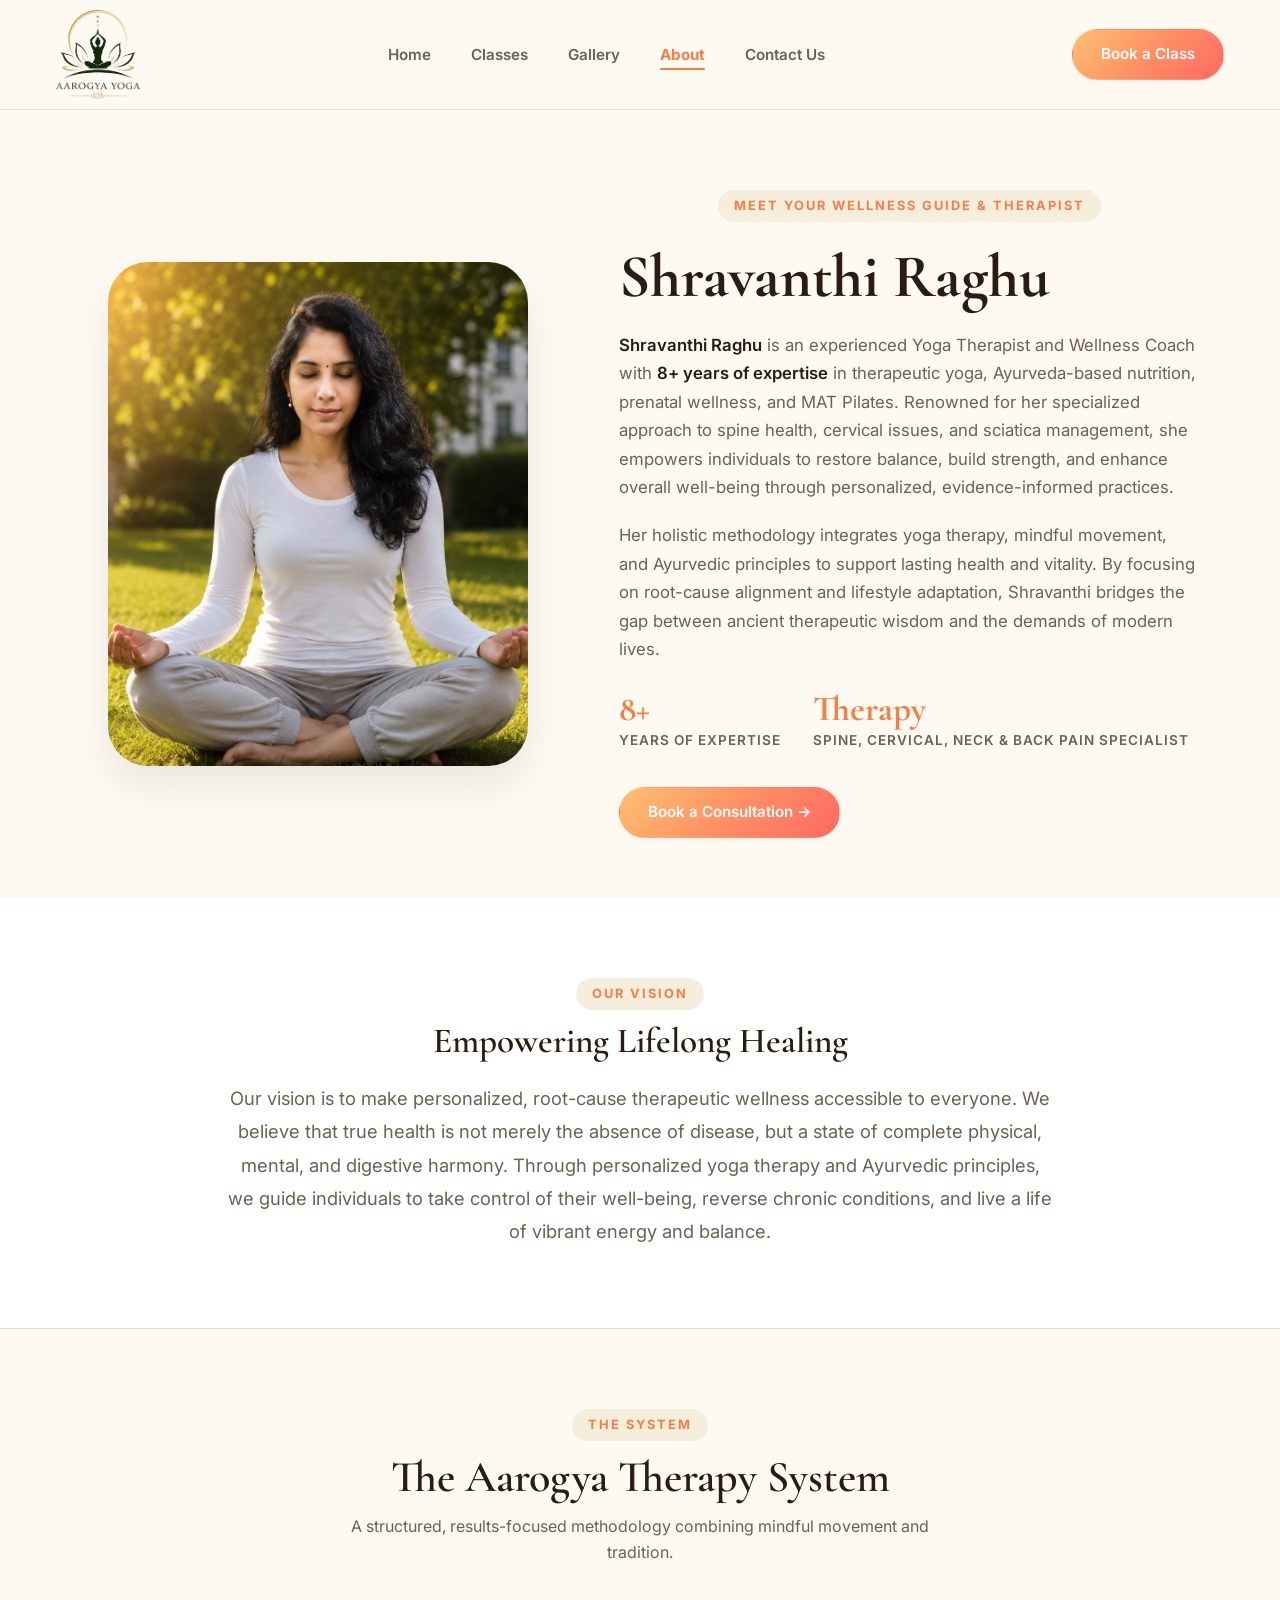
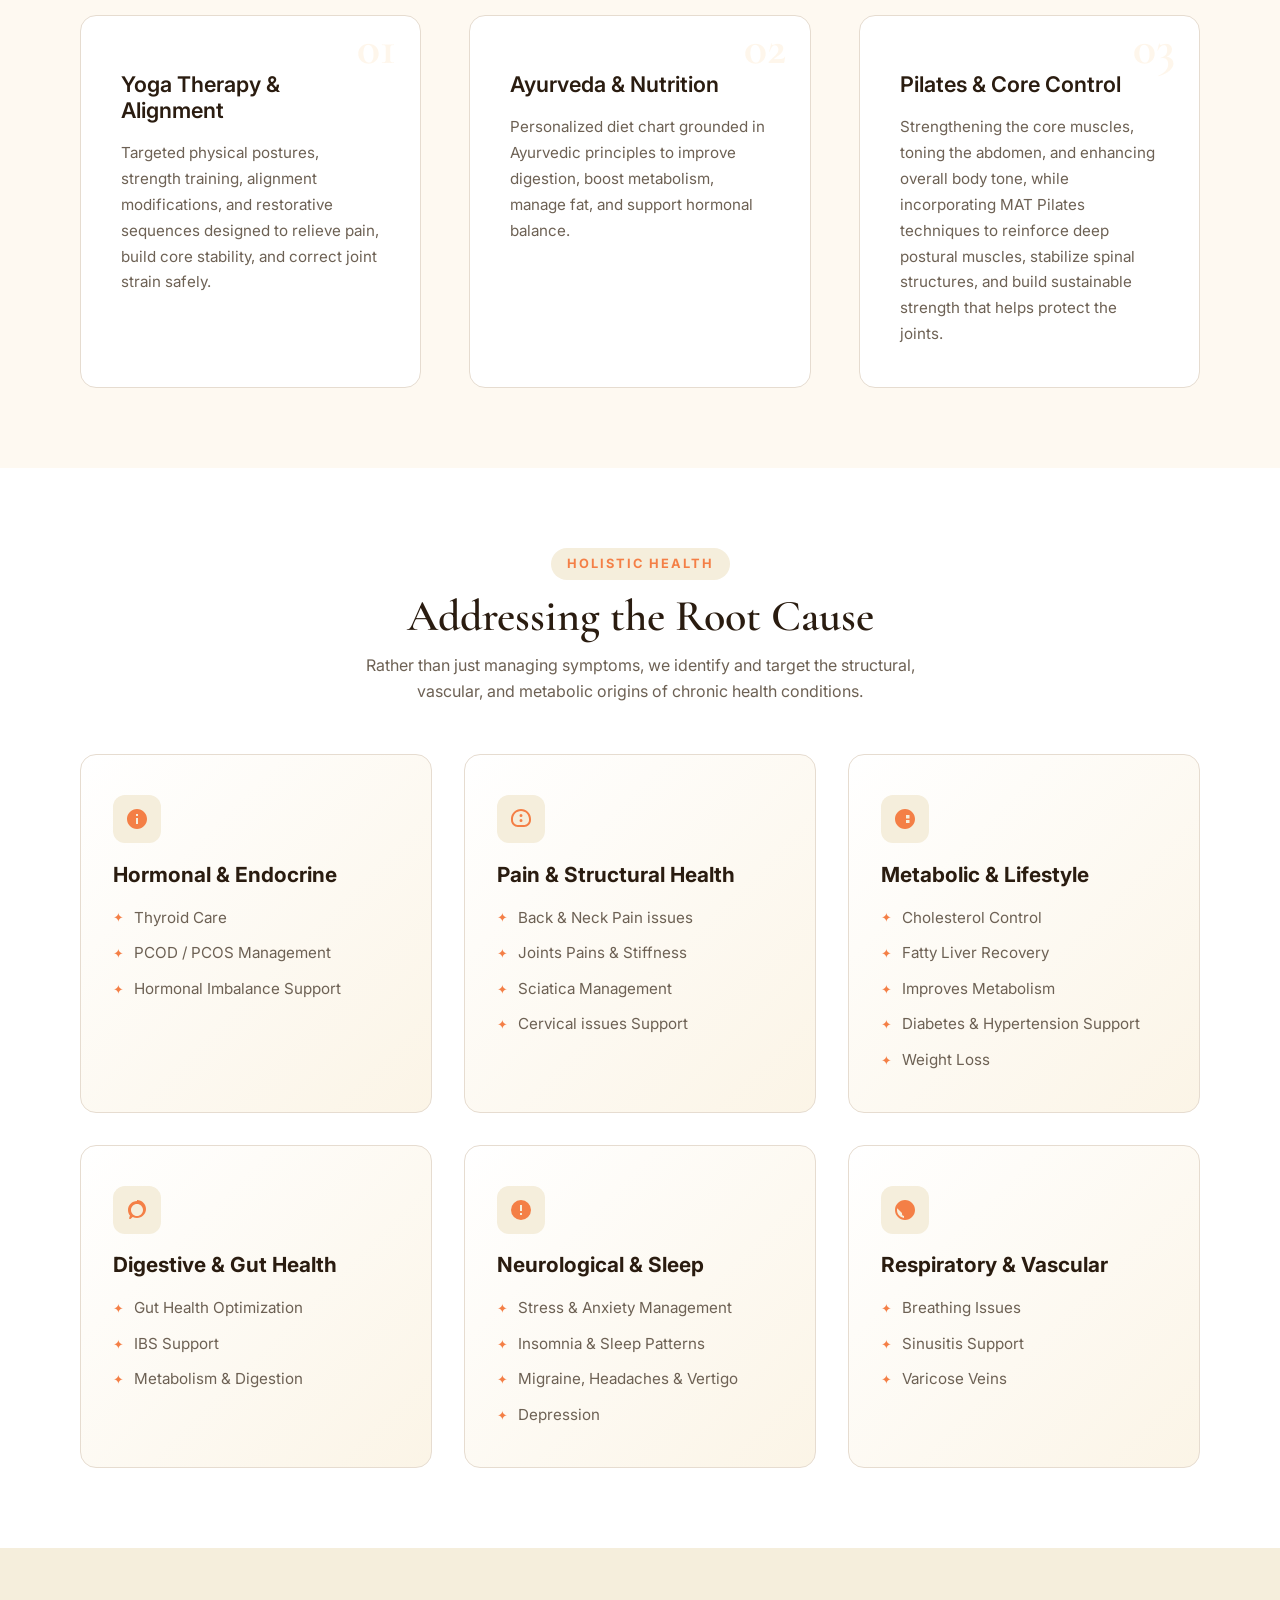
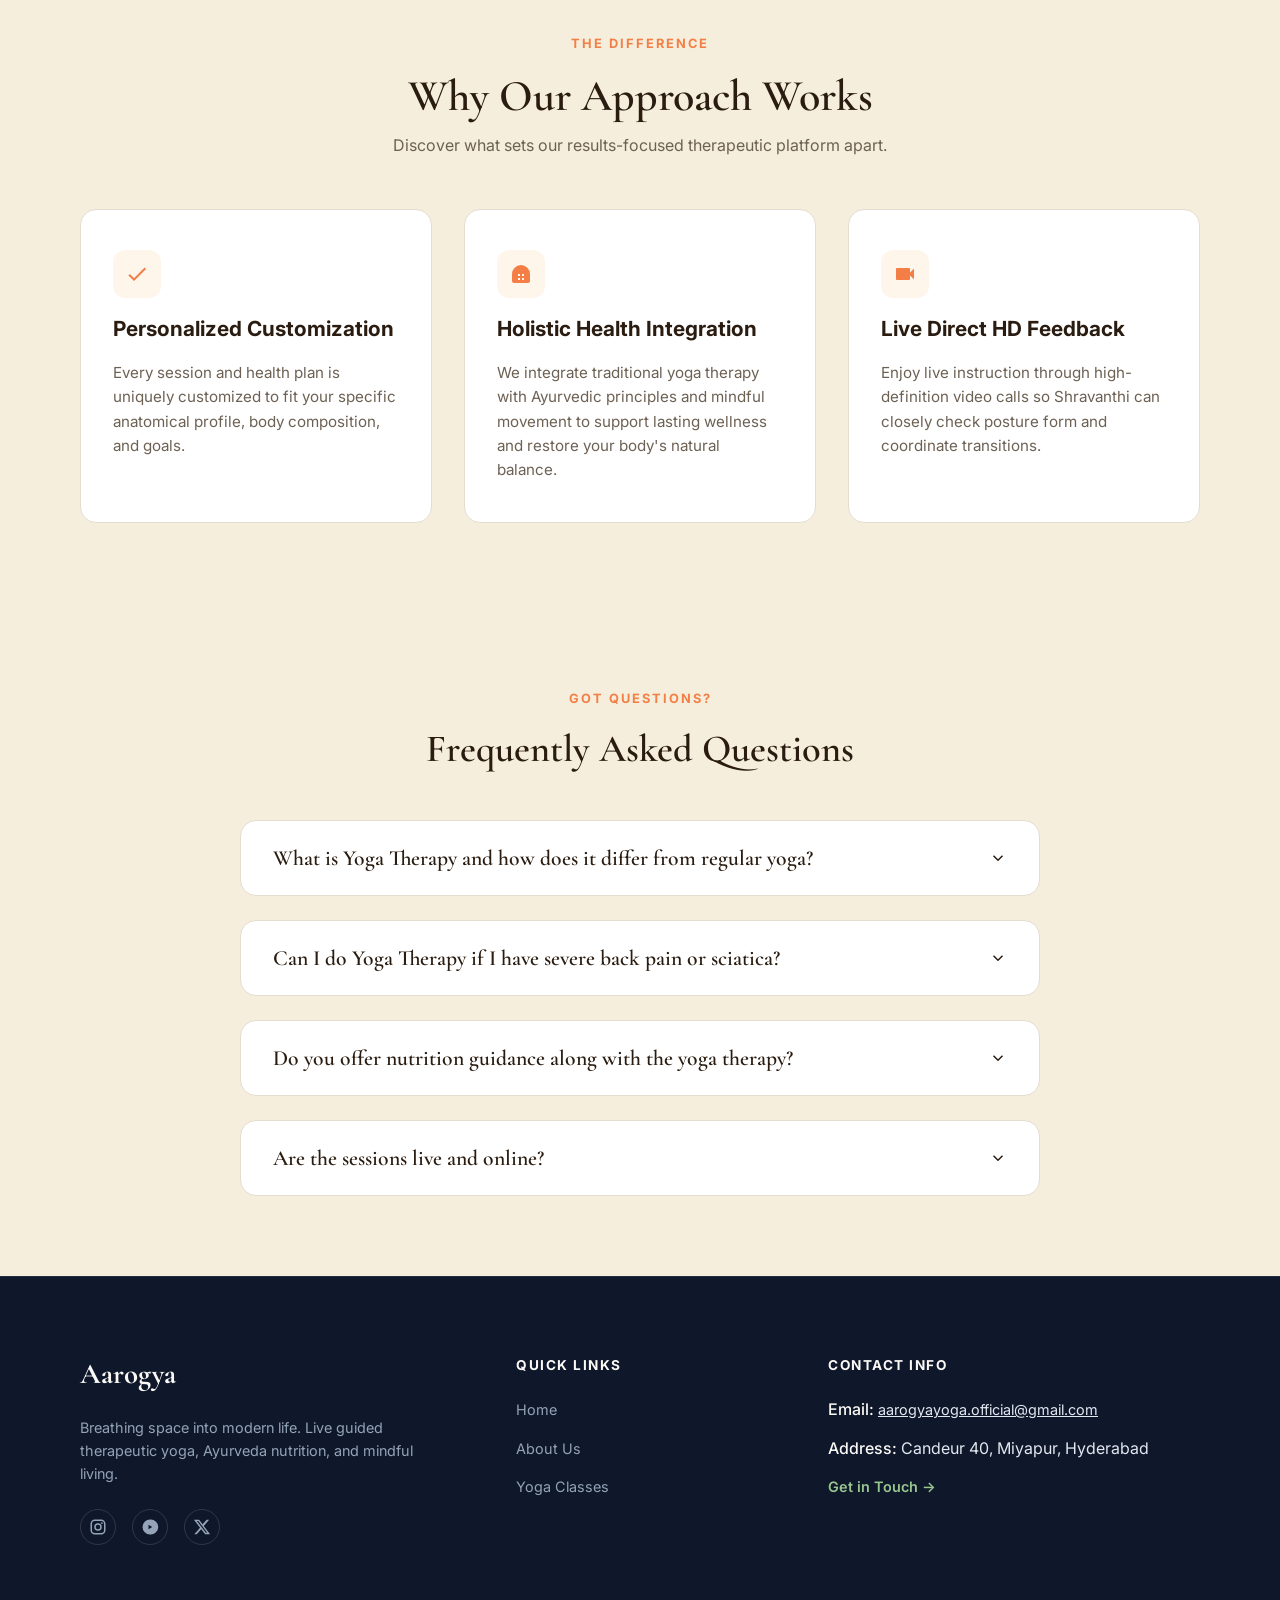
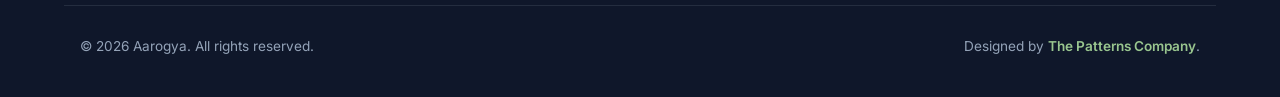
==== about.html @ a9d63c6a "d" ====
<!DOCTYPE html>
<html lang="en">

<head>
  <meta charset="UTF-8">
  <meta name="viewport" content="width=device-width, initial-scale=1.0">
  <title>About Shravanthi Raghu | Yoga Therapist & Wellness Coach - Aarogya</title>
  <meta name="description"
    content="Meet Shravanthi Raghu, an experienced Yoga Therapist and Wellness Coach with 8+ years of expertise. Learn about our holistic treatment for PCOS, Thyroid, Sciatica, and lifestyle disorders.">
  <link rel="stylesheet" href="css/style.css">

  <style>
    /* Custom Redesign Styles (v2) for Shravanthi Raghu & Therapeutic Solutions */
    .about-hero {
      background-color: var(--color-bg);
      padding: 80px 0 60px 0;
    }

    .hero-grid-custom {
      display: grid;
      grid-template-columns: 0.9fr 1.1fr;
      align-items: center;
      gap: 4rem;
    }

    .hero-left-img {
      display: flex;
      justify-content: center;
      position: relative;
    }

    .hero-right-content {
      display: flex;
      flex-direction: column;
      gap: 1.2rem;
      align-items: flex-start;
    }

    .about-title {
      font-size: clamp(2.5rem, 5vw, 3.8rem);
      font-weight: 700;
      color: var(--color-text);
      line-height: 1.15;
      margin: 0;
    }

    .about-tagline {
      font-size: 1.05rem;
      color: var(--color-text-muted);
      line-height: 1.7;
      margin: 0;
    }

    .about-tagline strong {
      color: var(--color-text);
      font-weight: 600;
    }

    .hero-badge-row {
      display: flex;
      gap: 2rem;
      margin-top: 0.5rem;
    }

    .hero-badge-item {
      display: flex;
      flex-direction: column;
      gap: 4px;
    }

    .badge-number {
      font-family: var(--font-serif);
      font-size: 2.2rem;
      font-weight: 700;
      color: var(--color-primary);
      line-height: 1;
    }

    .badge-label {
      font-size: 0.85rem;
      text-transform: uppercase;
      letter-spacing: 1px;
      color: var(--color-text-muted);
      font-weight: 600;
    }

    .oval-image-frame {
      width: 100%;
      max-width: 420px;
      aspect-ratio: 1/1.2;
      border-radius: var(--border-radius-xl);
      overflow: hidden;
      box-shadow: var(--shadow-lg);
      transition: transform 0.4s ease;
    }

    .oval-image-frame:hover {
      transform: scale(1.02);
    }

    .oval-image-frame img {
      width: 100%;
      height: 100%;
      object-fit: cover;
    }

    .about-hero .hero-subtitle {
      align-self: center !important;
    }

    .bio-paragraph {
      font-size: 1.05rem;
      line-height: 1.8;
      color: var(--color-text-muted);
      margin: 0;
    }

    /* Disorders & Root Cause Section */
    .disorder-grid {
      display: grid;
      grid-template-columns: repeat(auto-fit, minmax(280px, 1fr));
      gap: 2rem;
      margin-top: 3rem;
    }

    .disorder-card {
      background: linear-gradient(135deg, var(--color-white) 0%, var(--color-secondary-light) 100%);
      border: 1px solid var(--color-border);
      border-radius: var(--border-radius-md);
      padding: 2.5rem 2rem;
      transition: all 0.4s var(--transition-ease);
      display: flex;
      flex-direction: column;
      gap: 1.2rem;
      align-items: flex-start;
      position: relative;
      overflow: hidden;
    }

    .disorder-card::before {
      content: '';
      position: absolute;
      top: 0;
      left: 0;
      width: 4px;
      height: 100%;
      background-color: var(--color-primary);
      transform: scaleY(0);
      transition: transform 0.3s ease;
      transform-origin: bottom;
    }

    .disorder-card:hover {
      transform: translateY(-6px);
      box-shadow: var(--shadow-md);
      border-color: var(--color-primary);
    }

    .disorder-card:hover::before {
      transform: scaleY(1);
    }

    .disorder-icon-wrapper {
      width: 48px;
      height: 48px;
      border-radius: 12px;
      background-color: var(--color-primary-light);
      color: var(--color-primary);
      display: flex;
      align-items: center;
      justify-content: center;
      transition: all 0.3s ease;
    }

    .disorder-card:hover .disorder-icon-wrapper {
      background-color: var(--color-primary);
      color: var(--color-white);
      transform: scale(1.1);
    }

    .disorder-icon-wrapper svg {
      width: 24px;
      height: 24px;
      fill: currentColor;
    }

    .disorder-card h3 {
      font-size: 1.3rem;
      font-family: var(--font-sans);
      font-weight: 700;
      color: var(--color-text);
      margin: 0;
    }

    .disorder-list {
      list-style: none;
      padding: 0;
      margin: 0;
      display: flex;
      flex-direction: column;
      gap: 0.8rem;
      width: 100%;
    }

    .disorder-list li {
      font-size: 0.95rem;
      color: var(--color-text-muted);
      line-height: 1.5;
      display: flex;
      align-items: center;
      gap: 10px;
    }

    .disorder-list li::before {
      content: "✦";
      color: var(--color-primary);
      font-size: 0.8rem;
      font-weight: bold;
    }

    /* Pillars / System Section */
    .pillars-container {
      display: grid;
      grid-template-columns: repeat(3, 1fr);
      gap: 3rem;
      margin-top: 3rem;
    }

    .pillar-box {
      display: flex;
      flex-direction: column;
      gap: 1rem;
      padding: 2.5rem;
      background-color: var(--color-white);
      border: 1px solid var(--color-border);
      border-radius: var(--border-radius-md);
      position: relative;
    }

    .pillar-box:hover {
      background-color: var(--color-primary-light);
      border-color: var(--color-primary);
      transform: translateY(-8px) scale(1.02);
      box-shadow: 0 20px 40px rgba(244, 63, 94, 0.25);
      transition: all var(--transition-speed) var(--transition-ease);
    }

    .pillar-num {
      font-family: var(--font-serif);
      font-size: 3rem;
      font-weight: 700;
      color: var(--color-logo-bg);
      line-height: 1;
      position: absolute;
      top: 0.5rem;
      right: 1.5rem;
    }

    .pillar-box h3 {
      font-size: 1.35rem;
      color: var(--color-text);
      font-family: var(--font-sans);
      font-weight: 600;
      margin: 0;
      padding-top: 1rem;
    }

    .pillar-box p {
      font-size: 0.95rem;
      color: var(--color-text-muted);
      line-height: 1.7;
      margin: 0;
    }

    /* Media Queries for Custom Styles */
    @media (max-width: 1024px) {
      .hero-grid-custom {
        grid-template-columns: 1fr;
        gap: 3rem;
        text-align: center;
      }

      .hero-right-content {
        align-items: center;
      }

      .hero-badge-row {
        justify-content: center;
      }

      .hero-left-img {
        order: -1;
      }

      .pillars-container {
        grid-template-columns: 1fr;
        gap: 2rem;
      }
    }

    @media (max-width: 768px) {
      .disorder-grid {
        grid-template-columns: repeat(2, 1fr);
        gap: 0.75rem;
        margin-top: 1.5rem;
      }

      /* Make the 3rd card span full width if it's odd to align neatly and avoid empty space */
      .disorder-grid .disorder-card:last-child:nth-child(odd) {
        grid-column: span 2;
      }

      .disorder-card {
        display: grid;
        grid-template-columns: 32px 1fr;
        grid-template-rows: auto auto;
        column-gap: 0.4rem;
        row-gap: 0.5rem;
        padding: 0.85rem 0.6rem;
        border-radius: var(--border-radius-sm);
        align-items: center;
        text-align: left;
      }

      .disorder-icon-wrapper {
        grid-column: 1;
        grid-row: 1;
        width: 32px;
        height: 32px;
        border-radius: 6px;
        margin: 0;
      }

      .disorder-icon-wrapper svg {
        width: 15px;
        height: 15px;
      }

      .disorder-card h3 {
        grid-column: 2;
        grid-row: 1;
        font-size: 0.85rem;
        margin: 0;
        line-height: 1.25;
        text-align: left;
        word-break: break-word;
        overflow-wrap: break-word;
      }

      .disorder-list,
      .disorder-card p {
        grid-column: 1 / span 2;
        grid-row: 2;
        margin: 0;
        align-self: start;
        text-align: left;
      }

      .disorder-list {
        gap: 0.4rem;
      }

      .disorder-list li {
        font-size: 0.8rem;
        gap: 4px;
        line-height: 1.3;
        text-align: left;
        justify-content: flex-start;
      }

      .disorder-list li::before {
        font-size: 0.65rem;
      }

      .disorder-card p {
        font-size: 0.8rem;
        line-height: 1.4;
        text-align: left;
      }
    }

    @media (min-width: 769px) and (max-width: 1024px) {
      .hero-grid-custom {
        grid-template-columns: 0.9fr 1.1fr;
        gap: 3rem;
        text-align: left;
      }

      .hero-right-content {
        align-items: flex-start;
        text-align: left;
      }

      .hero-badge-row {
        justify-content: flex-start;
      }

      .about-hero {
        padding: 1.5rem 0 !important;
      }

      .oval-image-frame {
        max-width: 330px !important;
        aspect-ratio: 1 / 1.15 !important;
      }

      .oval-image-frame img {
        object-position: center top !important;
        object-fit: cover !important;
      }

      .disorder-grid {
        grid-template-columns: repeat(3, 1fr) !important;
        gap: 1.25rem !important;
        margin-top: 2rem !important;
      }
    }

    @media (max-width: 576px) {
      .hero-badge-row {
        flex-direction: column !important;
        gap: 1.5rem !important;
        align-items: center !important;
      }

      .hero-badge-item {
        align-items: center !important;
        text-align: center !important;
      }
    }
  </style>
</head>

<body>

  <!-- HEADER & NAVIGATION -->
  <header class="header-nav" id="main-header">
    <div class="container nav-container">
      <a href="index.html" class="logo">
        <img src="images/logo_transparent.png" alt="Aarogya Yoga Logo" class="logo-image">
      </a>

      <nav>
        <ul class="nav-links">
          <li><a href="index.html">Home</a></li>
          <li><a href="classes.html">Classes</a></li>
          <li><a href="gallery.html">Gallery</a></li>
          <li class="active"><a href="about.html">About</a></li>
          <li><a href="contact.html">Contact Us</a></li>
        </ul>
      </nav>

      <div class="nav-btn-container">
        <a href="contact.html" class="btn btn-nav-gold" id="book-class-btn">Book a Class</a>
      </div>

      <button class="menu-toggle" aria-label="Toggle menu">
        <span></span>
        <span></span>
        <span></span>
      </button>
    </div>
  </header>

  <main>
    <!-- ========== HERO SECTION (Profile and Narrative Side-by-Side) ========== -->
    <section class="about-hero">
      <div class="container hero-grid-custom">
        <div class="hero-left-img">
          <div class="oval-image-frame">
            <img src="images/image5.jpeg" alt="Shravanthi Raghu">
          </div>
        </div>
        <div class="hero-right-content">
          <span class="hero-subtitle">Meet Your Wellness Guide &amp; Therapist</span>
          <h1 class="about-title">Shravanthi Raghu</h1>
          <p class="about-tagline">
            <strong>Shravanthi Raghu</strong> is an experienced Yoga Therapist and Wellness Coach with <strong>8+ years
              of expertise</strong> in therapeutic yoga, Ayurveda-based nutrition, prenatal wellness, and MAT Pilates.
            Renowned for her specialized approach to spine health, cervical issues, and sciatica management, she
            empowers individuals to restore balance, build strength, and enhance overall well-being through
            personalized, evidence-informed practices.
          </p>
          <p class="about-tagline">
            Her holistic methodology integrates yoga therapy, mindful movement, and Ayurvedic principles to support
            lasting health and vitality. By focusing on root-cause alignment and lifestyle adaptation, Shravanthi
            bridges the gap between ancient therapeutic wisdom and the demands of modern lives.
          </p>
          <div class="hero-badge-row">
            <div class="hero-badge-item">
              <span class="badge-number">8+</span>
              <span class="badge-label">Years of Expertise</span>
            </div>
            <div class="hero-badge-item">
              <span class="badge-number">Therapy</span>
              <span class="badge-label">Spine, Cervical, Neck & Back Pain Specialist</span>
            </div>
          </div>
          <a href="contact.html" class="btn btn-primary" style="margin-top: 1rem;">Book a Consultation &rarr;</a>
        </div>
      </div>
    </section>

    <!-- ========== OUR VISION & MISSION SECTION ========== -->
    <section class="section-padding"
      style="background-color: var(--color-white); border-bottom: 1px solid var(--color-border);">
      <div class="container" style="max-width: 860px; text-align: center;">
        <span class="hero-subtitle">Our Vision</span>
        <h2 class="section-title" style="font-size: 2.2rem; margin: 10px 0 20px 0;">Empowering Lifelong Healing</h2>
        <p class="bio-paragraph" style="font-size: 1.15rem; line-height: 1.8; color: var(--color-text-muted);">
          Our vision is to make personalized, root-cause therapeutic wellness accessible to everyone. We believe that
          true health is not merely the absence of disease, but a state of complete physical, mental, and digestive
          harmony. Through personalized yoga therapy and Ayurvedic principles, we guide individuals to take control of
          their well-being, reverse chronic conditions, and live a life of vibrant energy and balance.
        </p>
      </div>
    </section>

    <!-- ========== THE SYSTEM SECTION (Methodology / Timeline) ========== -->
    <section class="section-padding bg-light-section" style="background-color: var(--color-bg);">
      <div class="container">
        <div class="section-header">
          <span class="hero-subtitle">The System</span>
          <h2 class="section-title">The Aarogya Therapy System</h2>
          <p class="section-subtitle">A structured, results-focused methodology combining mindful movement and
            tradition.</p>
        </div>

        <div class="pillars-container">
          <!-- Pillar 1 -->
          <div class="pillar-box">
            <div class="pillar-num">01</div>
            <h3>Yoga Therapy &amp; Alignment</h3>
            <p>Targeted physical postures, strength training, alignment modifications, and restorative sequences
              designed
              to relieve pain,
              build core stability, and correct joint strain safely.</p>
          </div>
          <!-- Pillar 2 -->
          <div class="pillar-box">
            <div class="pillar-num">02</div>
            <h3>Ayurveda &amp; Nutrition</h3>
            <p>Personalized diet chart grounded in Ayurvedic principles to improve digestion, boost metabolism,
              manage fat, and support hormonal balance.</p>
          </div>
          <!-- Pillar 3 -->
          <div class="pillar-box">
            <div class="pillar-num">03</div>
            <h3>Pilates &amp; Core Control</h3>
            <p>Strengthening the core muscles, toning the abdomen, and enhancing overall body tone, while incorporating
              MAT Pilates techniques to reinforce deep postural muscles, stabilize spinal structures, and build
              sustainable strength that helps protect the joints.</p>
          </div>
        </div>
      </div>
    </section>

    <!-- ========== HOLISTIC HEALTH (Addressing the Root Cause) ========== -->
    <section class="section-padding" style="background-color: var(--color-white);" id="therapeutic-solutions">
      <div class="container">
        <div class="section-header">
          <span class="hero-subtitle">Holistic Health</span>
          <h2 class="section-title">Addressing the Root Cause</h2>
          <p class="section-subtitle">
            Rather than just managing symptoms, we identify and target the structural, vascular, and metabolic origins
            of chronic health conditions.
          </p>
        </div>

        <div class="disorder-grid">
          <!-- Card 1: Endocrine & Hormonal -->
          <div class="disorder-card">
            <div class="disorder-icon-wrapper">
              <svg viewBox="0 0 24 24">
                <path
                  d="M12 2C6.48 2 2 6.48 2 12s4.48 10 10 10 10-4.48 10-10S17.52 2 12 2zm1 15h-2v-6h2v6zm0-8h-2V7h2v2z" />
              </svg>
            </div>
            <h3>Hormonal &amp; Endocrine</h3>
            <ul class="disorder-list">
              <li>Thyroid Care</li>
              <li>PCOD / PCOS Management</li>
              <li>Hormonal Imbalance Support</li>
            </ul>
          </div>

          <!-- Card 2: Spine & Pain Care -->
          <div class="disorder-card">
            <div class="disorder-icon-wrapper">
              <svg viewBox="0 0 24 24">
                <path
                  d="M12 2c5.52 0 10 4.48 10 10v1c0 3.87-3.13 7-7 7H9c-3.87 0-7-3.13-7-7v-1c0-5.52 4.48-10 10-10zm0 2c-4.41 0-8 3.59-8 8v1c0 2.76 2.24 5 5 5h6c2.76 0 5-2.24 5-5v-1c0-4.41-3.59-8-8-8zM12 7a1.5 1.5 0 110 3 1.5 1.5 0 010-3zm0 5a1.5 1.5 0 110 3 1.5 1.5 0 010-3z" />
              </svg>
            </div>
            <h3>Pain &amp; Structural Health</h3>
            <ul class="disorder-list">
              <li>Back &amp; Neck Pain issues</li>
              <li>Joints Pains &amp; Stiffness</li>
              <li>Sciatica Management</li>
              <li>Cervical issues Support</li>
            </ul>
          </div>

          <!-- Card 3: Metabolic & Cardiovascular -->
          <div class="disorder-card">
            <div class="disorder-icon-wrapper">
              <svg viewBox="0 0 24 24">
                <path
                  d="M12 2C6.48 2 2 6.48 2 12s4.48 10 10 10 10-4.48 10-10S17.52 2 12 2zm4.5 14H13v-3h3.5v3zm0-4.5H13V8h3.5v3.5z" />
              </svg>
            </div>
            <h3>Metabolic &amp; Lifestyle</h3>
            <ul class="disorder-list">
              <li>Cholesterol Control</li>
              <li>Fatty Liver Recovery</li>
              <li>Improves Metabolism</li>
              <li>Diabetes &amp; Hypertension Support</li>
              <li>Weight Loss</li>

            </ul>
          </div>

          <!-- Card 4: Digestive & Gut Health -->
          <div class="disorder-card">
            <div class="disorder-icon-wrapper">
              <svg viewBox="0 0 24 24">
                <path
                  d="M12 3c-4.97 0-9 4.03-9 9 0 2.12.74 4.07 1.97 5.61L4.35 19.4c-.39.39-.39 1.02 0 1.41.39.39 1.02.39 1.41 0l1.9-1.9C9.17 19.57 10.53 20 12 20c4.97 0 9-4.03 9-9 0-4.97-4.03-9-9-9zm0 15c-3.31 0-6-2.69-6-6s2.69-6 6-6 6 2.69 6 6-2.69 6-6 6z" />
              </svg>
            </div>
            <h3>Digestive &amp; Gut Health</h3>
            <ul class="disorder-list">
              <li>Gut Health Optimization</li>
              <li>IBS Support</li>
              <li>Metabolism &amp; Digestion</li>
            </ul>
          </div>

          <!-- Card 5: Neurological & Mental -->
          <div class="disorder-card">
            <div class="disorder-icon-wrapper">
              <svg viewBox="0 0 24 24">
                <path
                  d="M12 2A10 10 0 002 12a10 10 0 0010 10 10 10 0 0010-10A10 10 0 0012 2zm1 15h-2v-2h2v2zm0-4h-2V7h2v6z" />
              </svg>
            </div>
            <h3>Neurological &amp; Sleep</h3>
            <ul class="disorder-list">
              <li>Stress &amp; Anxiety Management</li>
              <li>Insomnia &amp; Sleep Patterns</li>
              <li>Migraine, Headaches &amp; Vertigo</li>
              <li>Depression</li>
            </ul>
          </div>

          <!-- Card 6: Respiratory & Vascular -->
          <div class="disorder-card">
            <div class="disorder-icon-wrapper">
              <svg viewBox="0 0 24 24">
                <path
                  d="M12 2C6.48 2 2 6.48 2 12s4.48 10 10 10 10-4.48 10-10S17.52 2 12 2zm-1 17.93c-3.95-.49-7-3.85-7-7.93 0-.62.08-1.21.21-1.79L9 15v1c0 1.1.9 2 2 2v1.93z" />
              </svg>
            </div>
            <h3>Respiratory &amp; Vascular</h3>
            <ul class="disorder-list">
              <li>Breathing Issues</li>
              <li>Sinusitis Support</li>
              <li>Varicose Veins</li>
            </ul>
          </div>
        </div>
      </div>
    </section>

    <!-- ========== THE DIFFERENCE SECTION ========== -->
    <section class="section-padding" style="background-color: var(--color-bg-secondary);">
      <div class="container">
        <div class="section-header">
          <span class="hero-subtitle">The Difference</span>
          <h2 class="section-title">Why Our Approach Works</h2>
          <p class="section-subtitle">Discover what sets our results-focused therapeutic platform apart.</p>
        </div>

        <div class="disorder-grid" style="margin-top: 2rem;">
          <!-- Card 1 -->
          <div class="disorder-card" style="background: var(--color-white);">
            <div class="disorder-icon-wrapper"
              style="background-color: var(--color-logo-bg); color: var(--color-primary);">
              <svg viewBox="0 0 24 24">
                <path d="M9 16.17L4.83 12l-1.42 1.41L9 19 21 7l-1.41-1.41z" fill="currentColor" />
              </svg>
            </div>
            <h3>Personalized Customization</h3>
            <p style="font-size: 0.95rem; color: var(--color-text-muted); line-height: 1.6; margin: 0;">
              Every session and health plan is uniquely customized to fit your specific anatomical profile, body
              composition, and goals.
            </p>
          </div>
          <!-- Card 2 -->
          <div class="disorder-card" style="background: var(--color-white);">
            <div class="disorder-icon-wrapper"
              style="background-color: var(--color-logo-bg); color: var(--color-primary);">
              <svg viewBox="0 0 24 24">
                <path
                  d="M12 3a9 9 0 00-9 9v7a2 2 0 002 2h14a2 2 0 002-2v-7a9 9 0 00-9-9zm-1 15H9v-2h2v2zm0-4H9v-2h2v2zm4 4h-2v-2h2v2zm0-4h-2v-2h2v2z"
                  fill="currentColor" />
              </svg>
            </div>
            <h3>Holistic Health Integration</h3>
            <p style="font-size: 0.95rem; color: var(--color-text-muted); line-height: 1.6; margin: 0;">
              We integrate traditional yoga therapy with Ayurvedic principles and mindful movement to support lasting
              wellness and restore your body's natural balance.
            </p>
          </div>
          <!-- Card 3 -->
          <div class="disorder-card" style="background: var(--color-white);">
            <div class="disorder-icon-wrapper"
              style="background-color: var(--color-logo-bg); color: var(--color-primary);">
              <svg viewBox="0 0 24 24">
                <path
                  d="M17 10.5V7c0-.55-.45-1-1-1H4c-.55 0-1 .45-1 1v10c0 .55.45 1 1 1h12c.55 0 1-.45 1-1v-3.5l4 4v-11l-4 4z"
                  fill="currentColor" />
              </svg>
            </div>
            <h3>Live Direct HD Feedback</h3>
            <p style="font-size: 0.95rem; color: var(--color-text-muted); line-height: 1.6; margin: 0;">
              Enjoy live instruction through high-definition video calls so Shravanthi can closely check posture form
              and coordinate transitions.
            </p>
          </div>
        </div>
      </div>
    </section>

    <!-- ========== FAQ SECTION ========== -->
    <section class="bg-secondary-section section-padding">
      <div class="container">
        <div class="section-header" style="text-align:center; margin-bottom:3rem;">
          <span class="hero-subtitle">Got Questions?</span>
          <h2 class="section-title" style="font-size:2.4rem;">Frequently Asked Questions</h2>
        </div>
        <div class="faq-container">
          <div class="faq-item">
            <button class="faq-question-btn">
              What is Yoga Therapy and how does it differ from regular yoga?
              <svg class="faq-arrow" viewBox="0 0 24 24" fill="none" stroke="currentColor" stroke-width="2">
                <path d="M6 9l6 6 6-6" />
              </svg>
            </button>
            <div class="faq-answer">
              <div class="faq-answer-inner">
                Yoga Therapy focuses on treating specific physiological, metabolic, and musculoskeletal disorders by
                modifying traditional yoga postures, breathing exercises, and lifestyle habits. Regular yoga is a
                general practice for fitness, whereas therapy is customized, holistic, and targeted to heal chronic
                disorders (such as back pain, PCOS, thyroid, diabetic disorders, asthma, or hypertension).
              </div>
            </div>
          </div>
          <div class="faq-item">
            <button class="faq-question-btn">
              Can I do Yoga Therapy if I have severe back pain or sciatica?
              <svg class="faq-arrow" viewBox="0 0 24 24" fill="none" stroke="currentColor" stroke-width="2">
                <path d="M6 9l6 6 6-6" />
              </svg>
            </button>
            <div class="faq-answer">
              <div class="faq-answer-inner">
                Yes, absolutely. Shravanthi specializes in spine health, cervical issues, and sciatica. Our postures are
                adapted and props are used to stabilize your joints and build deep muscular strength without straining
                your spine.
              </div>
            </div>
          </div>
          <div class="faq-item">
            <button class="faq-question-btn">
              Do you offer nutrition guidance along with the yoga therapy?
              <svg class="faq-arrow" viewBox="0 0 24 24" fill="none" stroke="currentColor" stroke-width="2">
                <path d="M6 9l6 6 6-6" />
              </svg>
            </button>
            <div class="faq-answer">
              <div class="faq-answer-inner">
                Yes. Shravanthi as an Ayurvedic dietician integrates Ayurveda-based nutrition and lifestyle planning
                into her coaching methodology
                to improve digestion, boost metabolism, and help address metabolic disorders at their root.
              </div>
            </div>
          </div>
          <div class="faq-item">
            <button class="faq-question-btn">
              Are the sessions live and online?
              <svg class="faq-arrow" viewBox="0 0 24 24" fill="none" stroke="currentColor" stroke-width="2">
                <path d="M6 9l6 6 6-6" />
              </svg>
            </button>
            <div class="faq-answer">
              <div class="faq-answer-inner">
                Yes, our sessions are conducted live via high-definition zoom video calls. This ensures Shravanthi can
                monitor your form, provide real-time alignment adjustments, and give direct feedback during your
                practice.
              </div>
            </div>
          </div>
        </div>
      </div>
    </section>
  </main>

  <!-- FOOTER -->

  <footer>
    <div class="container footer-grid">
      <div class="footer-column">
        <h1 class="footer-logo">Aarogya</h1>
        <p class="footer-desc">
          Breathing space into modern life. Live guided therapeutic yoga, Ayurveda nutrition, and mindful living.
        </p>
        <div class="footer-socials">
          <a href="#" class="social-link" aria-label="Instagram">
            <svg width="18" height="18" fill="currentColor" viewBox="0 0 24 24">
              <path
                d="M7.8,2H16.2C19.4,2 22,4.6 22,7.8V16.2A5.8,5.8 0 0,1 16.2,22H7.8C4.6,22 2,19.4 2,16.2V7.8A5.8,5.8 0 0,1 7.8,2M7.6,4A3.6,3.6 0 0,0 4,7.6V16.4A3.6,3.6 0 0,0 7.6,20H16.4A3.6,3.6 0 0,0 20,16.4V7.6A3.6,3.6 0 0,0 16.4,4H7.6M12,7A5,5 0 0,1 17,12A5,5 0 0,1 12,17A5,5 0 0,1 7,12A5,5 0 0,1 12,7M12,9A3,3 0 0,0 9,12A3,3 0 0,0 12,15A3,3 0 0,0 15,12A3,3 0 0,0 12,9M17.25,5.5A1.25,1.25 0 0,1 18.5,6.75A1.25,1.25 0 0,1 17.25,8A1.25,1.25 0 0,1 16,6.75A1.25,1.25 0 0,1 17.25,5.5Z" />
            </svg>
          </a>
          <a href="#" class="social-link" aria-label="YouTube">
            <svg width="18" height="18" fill="currentColor" viewBox="0 0 24 24">
              <path
                d="M23,12A10,10 0 0,0 12,2A10,10 0 0,0 2,12A10,10 0 0,0 12,22A10,10 0 0,0 23,12M10,15V9L15,12L10,15Z" />
            </svg>
          </a>
          <a href="#" class="social-link" aria-label="X (formerly Twitter)">
            <svg width="18" height="18" fill="currentColor" viewBox="0 0 24 24">
              <path
                d="M18.244 2.25h3.308l-7.227 8.26 8.502 11.24H16.17l-5.214-6.817L4.99 21.75H1.68l7.73-8.835L1.254 2.25H8.08l4.713 6.231zm-1.161 17.52h1.833L7.084 4.126H5.117z" />
            </svg>
          </a>
        </div>
      </div>

      <div class="footer-column">
        <h3>Quick Links</h3>
        <ul class="footer-links">
          <li><a href="index.html">Home</a></li>
          <li><a href="about.html">About Us</a></li>
          <li><a href="classes.html">Yoga Classes</a></li>
        </ul>
      </div>



      <div class="footer-column">
        <h3>Contact Info</h3>
        <ul class="footer-links" style="pointer-events: none;">
          <li><span style="color: #FAF9F6; font-weight: 500;">Email:</span> <a
              href="mailto:aarogyayoga.official@gmail.com"
              style="pointer-events: auto; color: inherit; text-decoration: underline;">aarogyayoga.official@gmail.com</a>
          </li>
          <li><span style="color: #FAF9F6; font-weight: 500;">Address:</span> Candeur 40, Miyapur, Hyderabad</li>
          <li><a href="contact.html" style="pointer-events: auto; color: var(--color-accent); font-weight: 600;">Get in
              Touch &rarr;</a></li>
        </ul>
      </div>
    </div>

    <div class="container footer-bottom">
      <p>&copy; 2026 Aarogya. All rights reserved.</p>
      <p>Designed by <a href="https://thepatternscompany.com/" target="_blank" rel="noopener noreferrer"
          class="designer-link">The Patterns Company</a>.</p>
    </div>
  </footer>

  <script src="js/main.js"></script>
</body>

</html>
---- css/style.css ----
/* 
 * Aarogya Yoga - Master Stylesheet
 * Custom, premium, and responsive design system.
 */

@import url('https://fonts.googleapis.com/css2?family=Cormorant+Garamond:ital,wght@0,300;0,400;0,500;0,600;0,700;1,300;1,400;1,500&family=Playfair+Display:ital,wght@0,400;0,500;0,600;0,700;1,400&family=Lora:ital,wght@0,400;0,500;0,600;0,700;1,400&family=Inter:wght@300;400;500;600;700&family=Plus+Jakarta+Sans:wght@300;400;500;600;700;800&display=swap');

/* --- DESIGN SYSTEM TOKENS --- */
:root {
  --color-bg: oklch(0.985 0.012 80);
  /* Warm cream/sage/gold yoga background */
  --color-bg-secondary: oklch(0.95 0.025 90);
  /* Soft secondary background */
  --color-text: oklch(0.24 0.03 60);
  /* Deep slate/warm gray text */
  --color-text-muted: oklch(0.5 0.025 70);
  /* Muted slate text */
  --color-primary: oklch(0.72 0.16 45);
  /* Warm terracotta-gold accent */
  --color-primary-hover: oklch(0.65 0.16 35);
  /* Terracotta primary hover */
  --color-primary-light: oklch(0.95 0.025 90);
  /* Soft secondary/cream tint */
  --color-secondary: oklch(0.82 0.13 75);
  /* Soft Gold accent */
  --color-secondary-light: oklch(0.97 0.02 85);
  /* Cream light accent */
  --color-white: #ffffff;
  --color-border: oklch(0.9 0.02 75);
  /* Sleek light grey border */
  --color-accent: oklch(0.78 0.09 140);
  /* Sage green accent */

  /* Additional styling variables */
  --color-logo-bg: oklch(0.82 0.13 75 / 0.12);
  --color-icon-bg: oklch(0.72 0.16 45 / 0.1);
  --gradient-accent: linear-gradient(135deg, oklch(0.85 0.12 70), oklch(0.78 0.16 40), oklch(0.7 0.18 25));
  --gradient-accent-hover: linear-gradient(135deg, oklch(0.78 0.14 55), oklch(0.72 0.18 35));

  --font-serif: "Cormorant Garamond", "Playfair Display", Georgia, serif;
  --font-sans: "Inter", system-ui, sans-serif;
  --font-indian-yatra: 'Yatra One', cursive;
  --font-indian-vesper: 'Vesper Libre', serif;
  --font-indian-vireo: 'Vireo', serif;

  --transition-speed: 0.3s;
  --transition-ease: cubic-bezier(0.25, 0.8, 0.25, 1);

  --border-radius-sm: 8px;
  --border-radius-md: 16px;
  --border-radius-lg: 24px;
  --border-radius-xl: 40px;
  --border-radius-full: 9999px;

  --shadow-sm: 0 2px 8px rgba(15, 23, 42, 0.04);
  --shadow-md: 0 10px 30px rgba(15, 23, 42, 0.06);
  --shadow-lg: 0 20px 40px rgba(15, 23, 42, 0.08);
}

/* Utility Classes for Indian Traditional Fonts */
.font-indian-traditional {
  font-family: var(--font-indian-yatra) !important;
  font-style: normal !important;
}

.font-indian-vesper {
  font-family: var(--font-indian-vesper) !important;
}

.font-indian-vireo {
  font-family: var(--font-indian-vireo) !important;
}

/* --- GLOBAL RESET & BASE --- */
* {
  margin: 0;
  padding: 0;
  box-sizing: border-box;
}

html {
  scroll-behavior: smooth;
  font-size: 16px;
}

body {
  font-family: var(--font-sans);
  background-color: var(--color-bg);
  color: var(--color-text);
  line-height: 1.6;
  -webkit-font-smoothing: antialiased;
  overflow-x: hidden;
}

h1,
h2,
h3,
h4,
h5,
h6,
.serif-font {
  font-family: var(--font-serif);
  font-weight: 600;
  line-height: 1.2;
}

a {
  color: inherit;
  text-decoration: none;
  transition: all var(--transition-speed) var(--transition-ease);
}

img {
  max-width: 100%;
  height: auto;
  display: block;
}

button,
input,
textarea,
select {
  font-family: inherit;
  font-size: inherit;
  outline: none;
}

/* --- STRUCTURE --- */
.container {
  width: 90%;
  max-width: 1200px;
  margin: 0 auto;
  padding: 0 1rem;
}

.section-padding {
  padding: 80px 0;
}

.bg-secondary-section {
  background-color: var(--color-bg-secondary);
}

.classes-online-grid {
  display: grid;
  grid-template-columns: 1fr 1fr;
  gap: 4rem;
  align-items: center;
}

.classes-online-img {
  width: 100%;
  height: 100%;
  aspect-ratio: 4 / 5.5;
  object-fit: cover;
  object-position: center;
  display: block;
  border-radius: var(--border-radius-lg);
  box-shadow: var(--shadow-md);
}

.classes-online-grid>div:first-child {
  width: 100%;
  text-align: center !important;
}

.live-online-badge-container {
  display: inline-flex;
  align-items: center;
  gap: 8px;
  background-color: var(--color-primary-light);
  color: var(--color-primary);
  font-size: 0.8rem;
  font-weight: 700;
  text-transform: uppercase;
  letter-spacing: 1.5px;
  padding: 8px 16px;
  border-radius: var(--border-radius-full);
  margin-bottom: 1.25rem;
}

.live-online-badge-container .live-dot {
  width: 8px;
  height: 8px;
  background-color: #10B981;
  border-radius: 50%;
  display: inline-block;
  animation: pulse 1.5s infinite;
}

/* --- HEADER / NAVBAR --- */
.header-nav {
  position: sticky;
  top: 0;
  z-index: 100;
  background: oklch(0.985 0.012 80 / 0.94);
  backdrop-filter: blur(16px);
  -webkit-backdrop-filter: blur(16px);
  border-bottom: 1px solid var(--color-border);
  height: 110px;
  display: flex;
  align-items: center;
  transition: background var(--transition-speed) var(--transition-ease),
    box-shadow var(--transition-speed) var(--transition-ease),
    height var(--transition-speed) var(--transition-ease);
  box-shadow: none;
}

.nav-container {
  display: flex;
  justify-content: space-between;
  align-items: center;
  width: 100%;
}

.logo {
  display: flex;
  align-items: center;
  text-decoration: none;
  background: transparent;
  padding: 0;
}

.logo span {
  color: var(--color-text) !important;
}

.logo-image {
  width: auto;
  height: 90px;
  object-fit: contain;
  transition: transform 0.3s ease, height var(--transition-speed) var(--transition-ease);
}

.logo:hover .logo-image {
  transform: scale(1.07);
}

.nav-links {
  display: flex;
  align-items: center;
  list-style: none;
  gap: 2.5rem;
}

.nav-links a {
  font-size: 0.95rem;
  font-weight: 600;
  color: var(--color-text-muted);
  position: relative;
  padding: 6px 0;
  transition: color var(--transition-speed) var(--transition-ease);
}

.nav-links a::after {
  content: '';
  position: absolute;
  bottom: 0;
  left: 0;
  width: 0;
  height: 2px;
  background: var(--color-primary);
  border-radius: var(--border-radius-full);
  transition: width var(--transition-speed) var(--transition-ease);
}

.nav-links a:hover {
  color: var(--color-primary);
}

.nav-links a:hover::after {
  width: 100%;
}

.nav-links .active a {
  color: var(--color-primary);
  font-weight: 700;
}

.nav-links .active a::after {
  width: 100%;
}

/* --- DROPDOWN NAVIGATION MENU --- */
.nav-item.dropdown {
  position: relative;
}

.dropdown-toggle {
  display: flex;
  align-items: center;
  gap: 6px;
  cursor: pointer;
}

.dropdown-toggle::after {
  content: "" !important;
  position: static !important;
  display: inline-block !important;
  width: 0 !important;
  height: 0 !important;
  margin-left: 6px !important;
  vertical-align: middle !important;
  border-top: 4px solid var(--color-text-muted) !important;
  border-right: 4px solid transparent !important;
  border-left: 4px solid transparent !important;
  background-color: transparent !important;
  transition: transform var(--transition-speed) var(--transition-ease) !important;
}

.nav-item.dropdown:hover .dropdown-toggle::after,
.nav-item.dropdown.open .dropdown-toggle::after {
  transform: rotate(180deg) !important;
  border-top-color: var(--color-primary) !important;
}

.dropdown-menu {
  position: absolute;
  top: 100%;
  left: 50%;
  transform: translateX(-50%) translateY(10px);
  background-color: var(--color-white);
  border: 1px solid var(--color-border);
  border-radius: var(--border-radius-md);
  box-shadow: var(--shadow-lg);
  padding: 0.75rem 0;
  list-style: none;
  min-width: 180px;
  opacity: 0;
  visibility: hidden;
  transition: opacity var(--transition-speed) var(--transition-ease),
    transform var(--transition-speed) var(--transition-ease),
    visibility var(--transition-speed);
  z-index: 1000;
  display: flex;
  flex-direction: column;
  gap: 4px;
}

.dropdown-menu li {
  width: 100%;
  padding: 0;
  margin: 0;
}

.dropdown-menu a {
  display: block !important;
  padding: 0.6rem 1.5rem !important;
  font-size: 0.9rem !important;
  font-weight: 500 !important;
  color: var(--color-text) !important;
  width: 100% !important;
  text-align: left !important;
  transition: all var(--transition-speed) var(--transition-ease) !important;
}

.dropdown-menu a::after {
  display: none !important;
  /* remove hover line underline */
}

.dropdown-menu a:hover {
  background-color: var(--color-primary-light) !important;
  color: var(--color-primary) !important;
  padding-left: 1.75rem !important;
}

/* Hover show on desktop */
@media (min-width: 769px) {
  .nav-item.dropdown:hover .dropdown-menu {
    opacity: 1;
    visibility: visible;
    transform: translateX(-50%) translateY(0);
  }
}

.nav-btn-container {
  display: flex;
  align-items: center;
  gap: 1.5rem;
}

/* Navbar Book a Class button — primary style */
.header-nav .nav-btn-container .btn-primary {
  background: var(--gradient-accent);
  color: var(--color-white);
  border: 1px solid transparent;
}

.header-nav .nav-btn-container .btn-primary:hover {
  background: var(--gradient-accent-hover);
  color: var(--color-white);
  box-shadow: 0 8px 24px rgba(244, 63, 94, 0.2);
  transform: translateY(-2px) scale(1.02);
}

/* Hamburger icon — dark on light navbar */
.header-nav .menu-toggle span {
  background-color: var(--color-text);
}

/* Navbar scrolled */
.header-nav.scrolled {
  background: oklch(0.985 0.012 80 / 0.98);
  height: 90px;
  box-shadow: var(--shadow-md);
}

.header-nav.scrolled .logo-image {
  height: 75px;
}

/* CTA button inside navbar */
.btn-nav-gold {
  background: var(--gradient-accent);
  color: var(--color-white) !important;
  font-weight: 700;
  border: none;
  box-shadow: 0 3px 14px rgba(244, 63, 94, 0.2);
}

.btn-nav-gold:hover {
  background: var(--gradient-accent-hover);
  transform: translateY(-2px) scale(1.04);
  box-shadow: 0 6px 20px rgba(244, 63, 94, 0.35);
  color: var(--color-white) !important;
}


/* Buttons */
.btn {
  display: inline-flex;
  align-items: center;
  justify-content: center;
  padding: 0.75rem 1.75rem;
  border-radius: var(--border-radius-full);
  font-weight: 600;
  font-size: 0.95rem;
  cursor: pointer;
  transition: all var(--transition-speed) var(--transition-ease);
  border: 1px solid transparent;
  gap: 8px;
  box-shadow: var(--shadow-sm);
}

.btn-primary {
  background: var(--gradient-accent);
  color: var(--color-white);
}

.btn-primary:hover {
  background: var(--gradient-accent-hover);
  transform: translateY(-2px) scale(1.02);
  box-shadow: 0 10px 20px rgba(244, 63, 94, 0.25);
}

.btn-secondary {
  background-color: transparent;
  border-color: var(--color-primary);
  color: var(--color-primary);
}

.btn-secondary:hover {
  background-color: var(--color-primary-light);
  transform: translateY(-2px) scale(1.02);
  box-shadow: 0 6px 12px rgba(244, 63, 94, 0.1);
}

.btn-outline-white {
  background-color: transparent;
  border-color: var(--color-white);
  color: var(--color-white);
}

.btn-outline-white:hover {
  background-color: var(--color-white);
  color: var(--color-primary);
  transform: translateY(-2px) scale(1.02);
  box-shadow: 0 10px 20px rgba(255, 255, 255, 0.2);
}

/* Hamburger menu */
.menu-toggle {
  display: none;
  background: none;
  border: none;
  cursor: pointer;
  width: 30px;
  height: 24px;
  position: relative;
}

.menu-toggle span {
  display: block;
  width: 100%;
  height: 2px;
  background-color: var(--color-white);
  position: absolute;
  transition: transform var(--transition-speed) var(--transition-ease),
    opacity var(--transition-speed) var(--transition-ease);
}

.menu-toggle span:nth-child(1) {
  top: 0;
}

.menu-toggle span:nth-child(2) {
  top: 11px;
}

.menu-toggle span:nth-child(3) {
  top: 22px;
}

.menu-toggle.active span:nth-child(1) {
  transform: translateY(11px) rotate(45deg);
}

.menu-toggle.active span:nth-child(2) {
  opacity: 0;
}

.menu-toggle.active span:nth-child(3) {
  transform: translateY(-11px) rotate(-45deg);
}

/* --- VIDEO / BUDDHA HERO SECTION --- */
.hero-video-section {
  position: relative;
  width: 100%;
  height: calc(100vh - 100px);
  /* full viewport minus navbar */
  min-height: 560px;
  overflow: hidden;
  display: flex;
  align-items: center;
  justify-content: center;
}

/* Image/Video wrapper stretched to fill */
.hero-video-wrapper {
  position: absolute;
  top: 0;
  left: 0;
  width: 100%;
  height: 100%;
  pointer-events: none;
}

.hero-video-wrapper video {
  width: 100%;
  height: 100%;
  object-fit: cover;
  object-position: center center;
}

.hero-room-img {
  width: 100%;
  height: 100%;
  object-fit: cover;
  object-position: center center;
  /* Subtle breathing zoom animation */
  animation: roomBreath 20s ease-in-out infinite alternate;
}

@keyframes roomBreath {
  from {
    transform: scale(1.0);
  }

  to {
    transform: scale(1.05);
  }
}

/* Dark premium slate gradient overlay to keep text readable on left side while displaying video on right */
.hero-video-overlay {
  position: absolute;
  inset: 0;
  background: linear-gradient(90deg,
      rgba(15, 23, 42, 0.78) 0%,
      rgba(15, 23, 42, 0.45) 50%,
      rgba(15, 23, 42, 0.15) 100%);
  z-index: 1;
}

/* Grid-aligned hero content flex container */
.hero-content-container {
  position: relative;
  z-index: 2;
  display: flex;
  justify-content: flex-start;
  align-items: center;
}

/* Hero text block (transparent background, left-aligned) */
.hero-video-content {
  position: relative;
  z-index: 2;
  text-align: left;
  max-width: 440px;
  /* Reduced to ensure it stays clear of the centered meditating woman */
  padding: 1rem 0;
  display: flex;
  flex-direction: column;
  align-items: flex-start;
  gap: 1.2rem;
  animation: fadeInUp 1.2s cubic-bezier(0.16, 1, 0.3, 1) both;
  background: none;
  border: none;
  backdrop-filter: none;
  -webkit-backdrop-filter: none;
  border-radius: 0;
  box-shadow: none;
}

@keyframes fadeInUp {
  from {
    opacity: 0;
    transform: translateY(30px);
  }

  to {
    opacity: 1;
    transform: translateY(0);
  }
}

/* Override sutra quote for video bg */
.video-hero-sutra {
  color: rgba(255, 255, 255, 0.85) !important;
  -webkit-text-fill-color: transparent !important;
  background: var(--gradient-accent) !important;
  background-size: 200% auto !important;
  -webkit-background-clip: text !important;
  background-clip: text !important;
  font-size: clamp(1.1rem, 2.5vw, 1.6rem) !important;
}

.video-hero-sutra::after {
  left: 0 !important;
  width: 60% !important;
  background: linear-gradient(90deg, var(--color-primary), var(--color-secondary), var(--color-accent), transparent) !important;
}

/* White pill badge over video */
.hero-subtitle-video {
  background: rgba(255, 255, 255, 0.15) !important;
  color: #fff !important;
  border: 1px solid rgba(255, 255, 255, 0.35) !important;
  backdrop-filter: blur(8px);
  -webkit-backdrop-filter: blur(8px);
  align-self: flex-start !important;
}

/* Live badge wrapper and element styling */
.hero-badges-wrapper {
  display: flex;
  flex-wrap: wrap;
  gap: 12px;
  align-items: center;
  align-self: flex-start;
  margin-bottom: 2px;
  width: 100%;
}

.hero-live-badge {
  display: inline-flex;
  align-items: center;
  gap: 10px;
  background: rgba(16, 185, 129, 0.12) !important;
  border: 1px solid rgba(16, 185, 129, 0.4) !important;
  padding: 8px 16px;
  border-radius: var(--border-radius-full);
  backdrop-filter: blur(8px);
  -webkit-backdrop-filter: blur(8px);
  align-self: flex-start;
  transition: all var(--transition-speed) var(--transition-ease);
  box-shadow: 0 4px 15px rgba(16, 185, 129, 0.15);
  cursor: default;
}

.hero-live-badge:hover {
  transform: translateY(-2px);
  background: rgba(16, 185, 129, 0.2) !important;
  border-color: rgba(16, 185, 129, 0.6) !important;
  box-shadow: 0 8px 24px rgba(16, 185, 129, 0.3);
}

.hero-live-badge .live-pulse-dot {
  width: 8px;
  height: 8px;
  background-color: #10B981;
  border-radius: 50%;
  display: inline-block;
  position: relative;
  box-shadow: 0 0 8px #10B981;
}

.hero-live-badge .live-pulse-dot::after {
  content: '';
  position: absolute;
  top: -4px;
  left: -4px;
  right: -4px;
  bottom: -4px;
  border: 2px solid #10B981;
  border-radius: 50%;
  animation: liveDotPulse 1.8s cubic-bezier(0.24, 0, 0.38, 1) infinite;
  opacity: 0;
}

@keyframes liveDotPulse {
  0% {
    transform: scale(0.6);
    opacity: 0.8;
  }
  50% {
    opacity: 0.5;
  }
  100% {
    transform: scale(1.6);
    opacity: 0;
  }
}

.hero-live-badge .live-badge-text {
  font-size: 0.8rem;
  font-weight: 700;
  letter-spacing: 1.2px;
  text-transform: uppercase;
  color: var(--color-white) !important;
  font-family: var(--font-sans);
}

.hero-live-badge .live-badge-text .highlight-gold {
  color: var(--color-secondary) !important;
  font-weight: 800;
}


/* Hero title — white on dark background */
.hero-title-video {
  color: #ffffff !important;
  font-size: clamp(1.8rem, 3.2vw, 2.6rem) !important;
  line-height: 1.15 !important;
  text-shadow: 0 2px 20px rgba(0, 0, 0, 0.45);
}

/* White gradient highlight */
.gradient-text-white {
  background: var(--gradient-accent);
  -webkit-background-clip: text;
  -webkit-text-fill-color: transparent;
  background-clip: text;
  display: inline;
}

/* Golden gradient for Buddha hero */
.gradient-text-gold {
  background: linear-gradient(135deg, #fbbf24 0%, #f59e0b 35%, #fde68a 65%, #d97706 100%);
  background-size: 200% auto;
  -webkit-background-clip: text;
  -webkit-text-fill-color: transparent;
  background-clip: text;
  display: inline;
  animation: shimmerGold 4s linear infinite;
}

@keyframes shimmerGold {
  0% {
    background-position: 0% center;
  }

  100% {
    background-position: 200% center;
  }
}

/* Floating live leaves & flower petals */
.hero-particles {
  position: absolute;
  inset: 0;
  z-index: 2;
  pointer-events: none;
  overflow: hidden;
}

.particle {
  position: absolute;
  opacity: 0;
  user-select: none;
  will-change: transform, opacity;
}

.particle.leaf {
  font-size: clamp(1.2rem, 2vw, 2.2rem);
  filter: drop-shadow(0 4px 8px rgba(13, 51, 32, 0.15)) brightness(0.95);
  animation: leafDrift 18s linear infinite;
}

.particle.petal {
  font-size: clamp(1rem, 1.8vw, 1.8rem);
  filter: drop-shadow(0 4px 8px rgba(244, 63, 94, 0.15)) saturate(1.1);
  animation: petalFlutter 14s linear infinite;
}

/* Individual particle settings for natural distribution and timing */
.p1 {
  left: 5%;
  top: -5%;
  animation-delay: 0s;
  animation-duration: 20s;
}

.p2 {
  left: 15%;
  top: -8%;
  animation-delay: 3s;
  animation-duration: 16s;
}

.p3 {
  left: 30%;
  top: -6%;
  animation-delay: 7s;
  animation-duration: 24s;
}

.p4 {
  left: 45%;
  top: -10%;
  animation-delay: 1s;
  animation-duration: 18s;
}

.p5 {
  left: 60%;
  top: -7%;
  animation-delay: 11s;
  animation-duration: 22s;
}

.p6 {
  left: 75%;
  top: -5%;
  animation-delay: 4s;
  animation-duration: 17s;
}

.p7 {
  left: 88%;
  top: -9%;
  animation-delay: 9s;
  animation-duration: 26s;
}

.p8 {
  left: 22%;
  top: -7%;
  animation-delay: 13s;
  animation-duration: 21s;
}

.p9 {
  left: 52%;
  top: -5%;
  animation-delay: 5s;
  animation-duration: 23s;
}

.p10 {
  left: 82%;
  top: -8%;
  animation-delay: 2s;
  animation-duration: 19s;
}

/* Leaves fall down and sway sideways with spiral-like rotation */
@keyframes leafDrift {
  0% {
    opacity: 0;
    transform: translateY(0) translateX(0) rotate(0deg) scale(0.8);
  }

  10% {
    opacity: 0.85;
  }

  90% {
    opacity: 0.7;
  }

  100% {
    opacity: 0;
    transform: translateY(105vh) translateX(120px) rotate(360deg) scale(1.15);
  }
}

/* Petals flutter down and sway with double rotation for a natural drop */
@keyframes petalFlutter {
  0% {
    opacity: 0;
    transform: translateY(0) translateX(0) rotateX(0deg) rotateY(0deg) scale(0.7);
  }

  12% {
    opacity: 0.9;
  }

  88% {
    opacity: 0.8;
  }

  100% {
    opacity: 0;
    transform: translateY(105vh) translateX(-100px) rotateX(480deg) rotateY(180deg) scale(1.1);
  }
}

/* Desc text white */
.hero-desc-video {
  color: rgba(255, 255, 255, 0.82) !important;
  text-shadow: 0 1px 8px rgba(0, 0, 0, 0.3);
  font-size: 0.95rem !important;
  max-width: 380px;
  line-height: 1.5 !important;
}

/* Actions centered */
.hero-actions-video {
  gap: 1.2rem;
  margin-top: 0.5rem;
}

/* Sound toggle button */
.hero-sound-btn {
  position: absolute;
  bottom: 90px;
  right: 28px;
  z-index: 10;
  display: flex;
  align-items: center;
  gap: 8px;
  background: rgba(255, 255, 255, 0.12);
  border: 1.5px solid rgba(255, 255, 255, 0.4);
  color: #fff;
  font-size: 0.82rem;
  font-weight: 600;
  letter-spacing: 0.5px;
  padding: 8px 16px 8px 12px;
  border-radius: 50px;
  cursor: pointer;
  backdrop-filter: blur(10px);
  -webkit-backdrop-filter: blur(10px);
  transition: all 0.3s ease;
}

.hero-sound-btn:hover {
  background: rgba(251, 191, 36, 0.28);
  border-color: rgba(251, 191, 36, 0.7);
  transform: scale(1.05);
  box-shadow: 0 4px 24px rgba(251, 191, 36, 0.4);
}

/* Active / playing state */
.hero-sound-btn.playing {
  background: rgba(251, 191, 36, 0.18);
  border-color: rgba(251, 191, 36, 0.6);
  box-shadow: 0 0 18px rgba(251, 191, 36, 0.3);
}

/* Scroll indicator */
.hero-scroll-indicator {
  position: absolute;
  bottom: 28px;
  left: 50%;
  transform: translateX(-50%);
  z-index: 10;
  display: flex;
  flex-direction: column;
  align-items: center;
  gap: 4px;
}

.scroll-dot {
  width: 6px;
  height: 6px;
  background: rgba(255, 255, 255, 0.9);
  border-radius: 50%;
  animation: bounce-dot 1.6s ease-in-out infinite;
}

/* =========================
   YOUTUBE VIDEOS SECTION
========================= */

.videos-header-container {
  display: flex;
  justify-content: space-between;
  align-items: center;
  gap: 20px;
  margin-bottom: 50px;
}

.videos-grid {
  display: grid;
  grid-template-columns: repeat(4, 1fr);
  gap: 30px;
}

.video-card {
  text-align: center;
}

.video-thumbnail-wrapper {
  position: relative;
  overflow: hidden;
  border-radius: 20px;
}

.video-thumbnail-wrapper img {
  width: 100%;
  height: 100%;
  display: block;
  object-fit: cover;
  border-radius: 20px;
}

.video-title {
  margin-top: 18px;
  font-size: 18px;
  line-height: 1.5;
  text-align: center;
}

.btn.btn-secondary {
  white-space: nowrap;
}

/* =========================
   LAPTOP
========================= */
@media (max-width: 1200px) {

  .videos-grid {
    grid-template-columns: repeat(3, 1fr);
    gap: 24px;
  }

}

/* =========================
   TABLET
========================= */
@media (max-width: 992px) {

  .videos-header-container {
    flex-direction: column;
    align-items: center;
    text-align: center;
  }

  .section-header {
    text-align: center;
  }

  .section-title,
  .section-subtitle {
    text-align: center;
  }

  .btn.btn-secondary {
    margin: 0 auto;
  }

  .videos-grid {
    grid-template-columns: repeat(4, 1fr);
    gap: 24px;
  }

}

/* =========================
   MOBILE
========================= */
@media (max-width: 768px) {

  .videos-header-container {
    flex-direction: column;
    justify-content: center;
    align-items: center;
    text-align: center;
    gap: 18px;
  }

  .section-header {
    width: 100%;
    text-align: center;
  }

  .section-title {
    text-align: center;
    font-size: 32px;
  }

  .section-subtitle {
    text-align: center;
    font-size: 16px;
  }

  .videos-grid {
    grid-template-columns: 1fr;
    gap: 28px;
  }

  .video-card {
    width: 100%;
    text-align: center;
  }

  .video-title {
    font-size: 17px;
    padding: 0 10px;
    text-align: center;
  }

  .btn.btn-secondary {
    margin: 0 auto;
    display: flex;
    justify-content: center;
    align-items: center;
    width: fit-content;
  }

}

/* =========================
   SMALL MOBILE
========================= */
@media (max-width: 480px) {

  .section-title {
    font-size: 28px;
  }

  .section-subtitle {
    font-size: 15px;
  }

  .video-title {
    font-size: 15px;
    line-height: 1.5;
  }

  .videos-grid {
    gap: 24px;
  }

  .btn.btn-secondary {
    font-size: 14px;
    padding: 12px 20px;
  }

}




@keyframes bounce-dot {

  0%,
  100% {
    transform: translateY(0);
    opacity: 0.5;
  }

  50% {
    transform: translateY(-8px);
    opacity: 1;
  }
}

/* --- HERO SECTION (old layout — kept for potential reuse) --- */
.hero {
  display: grid;
  grid-template-columns: 1.1fr 0.9fr;
  align-items: center;
  gap: 4rem;
  padding: 60px 0;
}

.hero-content {
  display: flex;
  flex-direction: column;
  gap: 1.5rem;
  align-items: flex-start;
}

.hero-subtitle {
  font-size: 0.8rem;
  font-weight: 700;
  letter-spacing: 2px;
  text-transform: uppercase;
  color: var(--color-primary);
  background-color: var(--color-primary-light);
  padding: 6px 16px;
  border-radius: var(--border-radius-full);
  display: inline-block;
  align-self: center;
}

/* --- YOGA SUTRA QUOTE --- */
.yoga-sutra-quote {
  font-family: var(--font-serif);
  font-size: clamp(1.35rem, 3.2vw, 2.1rem);
  font-weight: 700;
  line-height: 1.3;
  margin-top: 0.5rem;
  margin-bottom: 0.75rem;
  background: var(--gradient-accent);
  background-size: 200% auto;
  -webkit-background-clip: text;
  -webkit-text-fill-color: transparent;
  background-clip: text;
  display: inline-block;
  letter-spacing: 0.5px;
  font-style: italic;
  animation: gradient-shift 8s ease infinite alternate;
  position: relative;
  padding-bottom: 6px;
}

.yoga-sutra-quote::after {
  content: '';
  position: absolute;
  bottom: 0;
  left: 15%;
  width: 70%;
  height: 2px;
  background: linear-gradient(90deg, transparent, var(--color-primary), var(--color-secondary), var(--color-accent), transparent);
  border-radius: var(--border-radius-full);
  opacity: 0.7;
  animation: bar-glow 4s ease-in-out infinite alternate;
}

.yoga-sutra-quote.mobile-only {
  display: none;
}

@keyframes gradient-shift {
  0% {
    background-position: 0% 50%;
  }

  100% {
    background-position: 100% 50%;
  }
}

@keyframes bar-glow {
  0% {
    transform: scaleX(0.85);
    opacity: 0.5;
  }

  100% {
    transform: scaleX(1.15);
    opacity: 1;
    filter: drop-shadow(0 0 3px #D946EF);
  }
}

.hero-title {
  font-family: var(--font-serif);
  font-size: clamp(2.5rem, 5.2vw, 4rem);
  font-weight: 800;
  color: var(--color-text);
  line-height: 1.1;
  letter-spacing: -1.5px;
}

.gradient-text {
  background: var(--gradient-accent);
  -webkit-background-clip: text;
  -webkit-text-fill-color: transparent;
  background-clip: text;
  display: inline;
}

.hero-desc {
  font-size: 1.1rem;
  color: var(--color-text-muted);
  max-width: 520px;
  line-height: 1.6;
}

.hero-actions {
  display: flex;
  align-items: center;
  gap: 1.5rem;
  margin-top: 1rem;
}

.member-avatars {
  display: flex;
  align-items: center;
  background-color: var(--color-white);
  padding: 6px 16px 6px 8px;
  border-radius: var(--border-radius-full);
  border: 1px solid var(--color-border);
  box-shadow: var(--shadow-sm);
}

.member-avatars img {
  width: 32px;
  height: 32px;
  border-radius: var(--border-radius-full);
  border: 2px solid var(--color-white);
  margin-left: -8px;
  object-fit: cover;
}

.member-avatars img:first-child {
  margin-left: 0;
}

.member-avatars .avatar-label {
  margin-left: 8px;
  font-size: 0.85rem;
  font-weight: 600;
  color: var(--color-text);
}

.hero-image-container {
  position: relative;
  display: flex;
  justify-content: center;
  width: 100%;
}

.hero-image-container::before {
  content: '';
  position: absolute;
  top: 50%;
  left: 50%;
  transform: translate(-50%, -50%);
  width: 90%;
  height: 90%;
  background: radial-gradient(circle, rgba(244, 63, 94, 0.18) 0%, rgba(251, 146, 60, 0.12) 50%, transparent 100%);
  filter: blur(40px);
  z-index: -1;
  pointer-events: none;
}

.hero-image {
  width: 100%;
  max-width: 480px;
  height: auto;
  border-radius: var(--border-radius-lg);
  object-fit: cover;
  animation: float 6s ease-in-out infinite;
  mix-blend-mode: multiply;
}

@keyframes float {
  0% {
    transform: translateY(0px);
  }

  50% {
    transform: translateY(-10px);
  }

  100% {
    transform: translateY(0px);
  }
}

/* --- BANNER / TRUST BADGES --- */
.trust-banner {
  border-top: 1px solid var(--color-border);
  border-bottom: 1px solid var(--color-border);
  padding: 30px 0;
  background-color: var(--color-bg);
}

.trust-grid {
  display: grid;
  grid-template-columns: repeat(3, 1fr);
  gap: 2rem;
  text-align: center;
}

.trust-item {
  display: flex;
  flex-direction: column;
  align-items: center;
  gap: 8px;
  padding: 0 1rem;
}

.trust-item:not(:last-child) {
  border-right: 1px solid var(--color-border);
}

.trust-icon {
  width: 24px;
  height: 24px;
  fill: var(--color-primary);
  margin-bottom: 4px;
}

.trust-title {
  font-family: var(--font-serif);
  font-size: 1.4rem;
  font-weight: 600;
  color: var(--color-text);
}

.trust-desc {
  font-size: 0.85rem;
  color: var(--color-text-muted);
  text-transform: uppercase;
  letter-spacing: 1px;
}

/* --- SECTIONS COMMON --- */
.section-header {
  text-align: center;
  max-width: 600px;
  margin: 0 auto 50px auto;
  display: flex;
  flex-direction: column;
  align-items: center;
  gap: 10px;
}

.section-header .hero-subtitle {
  align-self: center;
}

.section-title {
  font-size: clamp(2rem, 4vw, 2.75rem);
  color: var(--color-text);
}

.section-subtitle {
  font-size: 1rem;
  color: var(--color-text-muted);
}

/* --- BENEFITS SECTION --- */
.benefits-grid {
  display: grid;
  grid-template-columns: repeat(auto-fit, minmax(240px, 1fr));
  gap: 2rem;
}

/* Individual card background colors */
.benefit-card {
  border-radius: var(--border-radius-md);
  padding: 2.5rem 2rem;
  transition: all 0.4s cubic-bezier(0.25, 0.8, 0.25, 1);
  display: flex;
  flex-direction: column;
  align-items: flex-start;
  gap: 1.5rem;
  border: 1px solid transparent;
  position: relative;
  overflow: hidden;
}

/* Card 1 — Calm: Soothing Sage Green */
.benefit-card:nth-child(1) {
  background: linear-gradient(135deg, oklch(0.97 0.02 145) 0%, oklch(0.95 0.04 145) 100%);
  border-color: oklch(0.78 0.09 140 / 0.15);
}

.benefit-card:nth-child(1):hover {
  background: linear-gradient(135deg, var(--color-accent) 0%, oklch(0.65 0.08 140) 100%);
  transform: translateY(-8px) scale(1.02);
  box-shadow: 0 20px 40px oklch(0.78 0.09 140 / 0.25);
  border-color: oklch(0.65 0.08 140);
}

/* Card 2 — Burn Fat: Warm Terracotta */
.benefit-card:nth-child(2) {
  background: linear-gradient(135deg, oklch(0.97 0.02 45) 0%, oklch(0.94 0.04 45) 100%);
  border-color: oklch(0.72 0.16 45 / 0.15);
}

.benefit-card:nth-child(2):hover {
  background: linear-gradient(135deg, var(--color-primary) 0%, var(--color-primary-hover) 100%);
  transform: translateY(-8px) scale(1.02);
  box-shadow: 0 20px 40px oklch(0.72 0.16 45 / 0.25);
  border-color: var(--color-primary-hover);
}

/* Card 3 — Get Stronger: Soft Gold */
.benefit-card:nth-child(3) {
  background: linear-gradient(135deg, oklch(0.97 0.02 75) 0%, oklch(0.94 0.04 75) 100%);
  border-color: oklch(0.82 0.13 75 / 0.15);
}

.benefit-card:nth-child(3):hover {
  background: linear-gradient(135deg, var(--color-secondary) 0%, oklch(0.75 0.13 75) 100%);
  transform: translateY(-8px) scale(1.02);
  box-shadow: 0 20px 40px oklch(0.82 0.13 75 / 0.25);
  border-color: oklch(0.75 0.13 75);
}

/* Card 4 — Flexible: Cream/Sunrise */
.benefit-card:nth-child(4) {
  background: linear-gradient(135deg, oklch(0.985 0.012 80) 0%, oklch(0.95 0.025 90) 100%);
  border-color: var(--color-border);
}

.benefit-card:nth-child(4):hover {
  background: linear-gradient(135deg, oklch(0.4 0.025 70) 0%, oklch(0.24 0.03 60) 100%);
  transform: translateY(-8px) scale(1.02);
  box-shadow: 0 20px 40px oklch(0.24 0.03 60 / 0.25);
  border-color: oklch(0.24 0.03 60);
}

/* On hover — flip text and list to white */
.benefit-card:hover h3,
.benefit-card:hover .benefit-list li {
  color: rgba(255, 255, 255, 0.95);
}

.benefit-card:hover .benefit-list li::before {
  color: rgba(255, 255, 255, 0.75);
}

.benefit-card:hover .benefit-icon-wrapper {
  background-color: rgba(255, 255, 255, 0.2);
}

.benefit-card:hover .benefit-icon {
  fill: #ffffff;
}

.benefit-icon-wrapper {
  width: 52px;
  height: 52px;
  border-radius: var(--border-radius-full);
  display: flex;
  align-items: center;
  justify-content: center;
  transition: background-color 0.4s ease;
}

.benefit-icon-wrapper.calm {
  background-color: oklch(0.78 0.09 140 / 0.12);
  color: var(--color-accent);
}

.benefit-icon-wrapper.fat {
  background-color: oklch(0.72 0.16 45 / 0.12);
  color: var(--color-primary);
}

.benefit-icon-wrapper.strong {
  background-color: oklch(0.82 0.13 75 / 0.12);
  color: var(--color-secondary);
}

.benefit-icon-wrapper.flex {
  background-color: oklch(0.24 0.03 60 / 0.12);
  color: var(--color-text);
}

.benefit-icon {
  width: 26px;
  height: 26px;
  fill: currentColor;
  transition: fill 0.4s ease;
}

.benefit-card h3 {
  font-size: 1.5rem;
  color: var(--color-text);
  transition: color 0.4s ease;
}

.benefit-list {
  list-style: none;
  display: flex;
  flex-direction: column;
  gap: 10px;
  width: 100%;
}

.benefit-list li {
  display: flex;
  align-items: center;
  gap: 10px;
  font-size: 0.9rem;
  color: var(--color-text-muted);
  transition: color 0.4s ease;
}

.benefit-list li::before {
  content: "✓";
  color: var(--color-primary);
  font-weight: bold;
  transition: color 0.4s ease;
}

/* --- INSTRUCTOR / GUIDE SECTION --- */
.guide-section {
  display: grid;
  grid-template-columns: 0.9fr 1.1fr;
  align-items: center;
  gap: 4rem;
}

.guide-images {
  display: flex;
  align-items: center;
  justify-content: center;
  position: relative;
  gap: 1.5rem;
}

.guide-img-oval {
  border-radius: var(--border-radius-xl);
  overflow: hidden;
  box-shadow: var(--shadow-md);
}

.guide-img-oval.left {
  width: 180px;
  height: 270px;
  transform: rotate(-4deg);
}

.guide-img-oval.right {
  width: 220px;
  height: 330px;
  transform: translateY(-20px) rotate(4deg);
}

.guide-img-oval img {
  width: 100%;
  height: 100%;
  object-fit: cover;
}

.guide-content {
  display: flex;
  flex-direction: column;
  gap: 1.5rem;
  align-items: flex-start;
}

.guide-content p {
  color: var(--color-text-muted);
  line-height: 1.7;
}

.guide-stats {
  display: grid;
  grid-template-columns: repeat(2, 1fr);
  gap: 2rem;
  margin-top: 1rem;
  width: 100%;
  max-width: 320px;
}

.stat-item {
  display: flex;
  flex-direction: column;
  gap: 4px;
}

.stat-number {
  font-family: var(--font-serif);
  font-size: 2.5rem;
  font-weight: 700;
  color: var(--color-primary);
  line-height: 1;
}

.stat-label {
  font-size: 0.85rem;
  text-transform: uppercase;
  letter-spacing: 1px;
  color: var(--color-text-muted);
}

/* --- TESTIMONIALS SECTION --- */
.testimonials-grid {
  display: grid;
  grid-template-columns: repeat(auto-fit, minmax(280px, 1fr));
  gap: 2rem;
}

/* Testimonial section header with subtitle */
.testimonials-section-header .hero-subtitle {
  display: inline-block;
  margin-bottom: 0.5rem;
}

.testimonial-card {
  border-radius: var(--border-radius-md);
  padding: 2.5rem 2rem;
  display: flex;
  flex-direction: column;
  justify-content: space-between;
  gap: 2rem;
  position: relative;
  transition: all 0.4s cubic-bezier(0.25, 0.8, 0.25, 1);
  border: 1px solid transparent;
  overflow: hidden;
}

/* Card 1 - Sonali Gupta: Sage tint */
.testimonial-card:nth-child(1) {
  background: linear-gradient(135deg, oklch(0.97 0.02 145) 0%, oklch(0.95 0.04 145) 100%);
  border-color: oklch(0.78 0.09 140 / 0.15);
}

.testimonial-card:nth-child(1):hover {
  background: linear-gradient(135deg, var(--color-accent) 0%, oklch(0.65 0.08 140) 100%);
  transform: translateY(-8px) scale(1.02);
  box-shadow: 0 20px 40px oklch(0.78 0.09 140 / 0.25);
  border-color: oklch(0.65 0.08 140);
}

/* Card 2 - Yavanika: Terracotta tint */
.testimonial-card:nth-child(2) {
  background: linear-gradient(135deg, oklch(0.97 0.02 45) 0%, oklch(0.94 0.04 45) 100%);
  border-color: oklch(0.72 0.16 45 / 0.15);
}

.testimonial-card:nth-child(2):hover {
  background: linear-gradient(135deg, var(--color-primary) 0%, var(--color-primary-hover) 100%);
  transform: translateY(-8px) scale(1.02);
  box-shadow: 0 20px 40px oklch(0.72 0.16 45 / 0.25);
  border-color: var(--color-primary-hover);
}

/* Card 3 - Priyanka: Gold tint */
.testimonial-card:nth-child(3) {
  background: linear-gradient(135deg, oklch(0.97 0.02 75) 0%, oklch(0.94 0.04 75) 100%);
  border-color: oklch(0.82 0.13 75 / 0.15);
}

.testimonial-card:nth-child(3):hover {
  background: linear-gradient(135deg, var(--color-secondary) 0%, oklch(0.75 0.13 75) 100%);
  transform: translateY(-8px) scale(1.02);
  box-shadow: 0 20px 40px oklch(0.82 0.13 75 / 0.25);
  border-color: oklch(0.75 0.13 75);
}

/* Card 4 - Gold tint */
.testimonial-card:nth-child(4) {
  background: linear-gradient(135deg, oklch(0.97 0.02 75) 0%, oklch(0.94 0.04 75) 100%);
  border-color: oklch(0.82 0.13 75 / 0.15);
}

.testimonial-card:nth-child(4):hover {
  background: linear-gradient(135deg, var(--color-secondary) 0%, oklch(0.75 0.13 75) 100%);
  transform: translateY(-8px) scale(1.02);
  box-shadow: 0 20px 40px oklch(0.82 0.13 75 / 0.25);
  border-color: oklch(0.75 0.13 75);
}

/* Card 5 - Terracotta tint */
.testimonial-card:nth-child(5) {
  background: linear-gradient(135deg, oklch(0.97 0.02 45) 0%, oklch(0.94 0.04 45) 100%);
  border-color: oklch(0.72 0.16 45 / 0.15);
}

.testimonial-card:nth-child(5):hover {
  background: linear-gradient(135deg, var(--color-primary) 0%, var(--color-primary-hover) 100%);
  transform: translateY(-8px) scale(1.02);
  box-shadow: 0 20px 40px oklch(0.72 0.16 45 / 0.25);
  border-color: var(--color-primary-hover);
}

/* Card 6 - Sage tint */
.testimonial-card:nth-child(6) {
  background: linear-gradient(135deg, oklch(0.97 0.02 145) 0%, oklch(0.95 0.04 145) 100%);
  border-color: oklch(0.78 0.09 140 / 0.15);
}

.testimonial-card:nth-child(6):hover {
  background: linear-gradient(135deg, var(--color-accent) 0%, oklch(0.65 0.08 140) 100%);
  transform: translateY(-8px) scale(1.02);
  box-shadow: 0 20px 40px oklch(0.78 0.09 140 / 0.25);
  border-color: oklch(0.65 0.08 140);
}

/* On hover — flip text and icons to white/light */
.testimonial-card:hover .testimonial-text {
  color: rgba(255, 255, 255, 0.95);
}

.testimonial-card:hover .testimonial-info h4 {
  color: #ffffff;
}

.testimonial-card:hover .testimonial-info span {
  color: rgba(255, 255, 255, 0.75);
}

.testimonial-card:hover .quote-icon {
  color: rgba(255, 255, 255, 0.15);
}

.quote-icon {
  font-size: 4rem;
  color: rgba(244, 63, 94, 0.1);
  line-height: 0.8;
  font-family: Georgia, serif;
  position: absolute;
  top: 1.5rem;
  left: 1.5rem;
  transition: color 0.4s ease;
}

.testimonial-text {
  font-size: 1rem;
  line-height: 1.7;
  color: var(--color-text-muted);
  position: relative;
  z-index: 2;
  font-style: italic;
  transition: color 0.4s ease;
}

.testimonial-user {
  display: flex;
  align-items: center;
  gap: 1rem;
  position: relative;
  z-index: 2;
}

.testimonial-avatar {
  width: 48px;
  height: 48px;
  border-radius: var(--border-radius-full);
  border: 2px solid transparent;
  object-fit: cover;
  transition: border-color 0.4s ease;
}

.testimonial-card:hover .testimonial-avatar {
  border-color: rgba(255, 255, 255, 0.5);
}

.testimonial-info h4 {
  font-family: var(--font-sans);
  font-size: 0.95rem;
  font-weight: 600;
  color: var(--color-text);
  transition: color 0.4s ease;
}

.testimonial-info span {
  font-size: 0.8rem;
  color: var(--color-text-muted);
  transition: color 0.4s ease;
}

/* --- VIDEOS SECTION --- */
.videos-header-container {
  display: flex;
  justify-content: space-between;
  align-items: flex-end;
  margin-bottom: 40px;
}

.videos-header-container .section-header {
  text-align: left;
  margin: 0;
  align-items: flex-start;
}

.videos-grid {
  display: grid;
  grid-template-columns: repeat(4, 1fr);
  gap: 2rem;
}

.video-card {
  display: flex;
  flex-direction: column;
  gap: 1rem;
}

.video-thumbnail-wrapper {
  position: relative;
  border-radius: var(--border-radius-md);
  overflow: hidden;
  box-shadow: var(--shadow-sm);
  width: 100%;
  height: 0;
  padding-bottom: 62.5%;
  /* 16:10 Aspect Ratio */
}

.video-thumbnail-wrapper img {
  position: absolute;
  top: 0;
  left: 0;
  width: 100%;
  height: 100%;
  object-fit: cover;
  transition: transform 0.5s var(--transition-ease);
}

/* --- TESTIMONIAL VIDEO CARDS --- */
.testimonial-video-card {
  background-color: var(--color-white);
  padding: 1.25rem;
  border-radius: var(--border-radius-lg);
  box-shadow: var(--shadow-md);
  border: 1px solid var(--color-border);
  transition: transform var(--transition-speed) var(--transition-ease), box-shadow var(--transition-speed) var(--transition-ease);
  display: flex;
  flex-direction: column;
  gap: 1.25rem;
}

.testimonial-video-card:hover {
  transform: translateY(-6px);
  box-shadow: var(--shadow-lg);
}

.testimonial-video-wrapper {
  padding-bottom: 0;
  height: 300px;
  background-color: var(--color-bg-secondary);
  border-radius: var(--border-radius-md);
  overflow: hidden;
  display: flex;
  align-items: center;
  justify-content: center;
  position: relative;
}

.testimonial-video-wrapper video {
  display: block;
  width: 100%;
  height: 100%;
  object-fit: cover;
  background-color: var(--color-bg-secondary);
  border-radius: var(--border-radius-md);
  transition: transform 0.4s ease;
}

.testimonial-video-wrapper video.video-align-top {
  object-position: center top;
}

/* Force standard fit in fullscreen to avoid zoom-cropping */
.testimonial-video-wrapper video:fullscreen {
  object-fit: contain !important;
}

.testimonial-video-wrapper video:-webkit-full-screen {
  object-fit: contain !important;
}

.testimonial-video-wrapper video:-moz-full-screen {
  object-fit: contain !important;
}

.testimonial-video-wrapper video:-ms-fullscreen {
  object-fit: contain !important;
}

.testimonial-video-card:hover .testimonial-video-wrapper video {
  transform: scale(1.03);
}

/* Custom Play Overlay */
.video-overlay-play {
  position: absolute;
  inset: 0;
  background-color: rgba(15, 23, 15, 0.35);
  display: flex;
  align-items: center;
  justify-content: center;
  transition: opacity 0.35s ease, visibility 0.35s ease;
  z-index: 2;
  pointer-events: none;
}

.play-icon-circle {
  width: 54px;
  height: 54px;
  background-color: var(--color-primary);
  border-radius: 50%;
  display: flex;
  align-items: center;
  justify-content: center;
  color: var(--color-white);
  box-shadow: 0 4px 15px rgba(244, 63, 94, 0.35);
  transition: transform 0.3s var(--transition-ease), background-color 0.3s var(--transition-ease);
}

.testimonial-video-card:hover .play-icon-circle {
  transform: scale(1.1);
  background-color: var(--color-primary-hover);
}

/* Hide play overlay when video is playing */
.testimonial-video-card.playing .video-overlay-play {
  opacity: 0;
  visibility: hidden;
}

.testimonial-video-body {
  display: flex;
  flex-direction: column;
  gap: 0.25rem;
  align-items: center;
  text-align: center;
}

.testimonial-video-card .video-title {
  font-family: var(--font-serif);
  font-size: 1.4rem;
  font-weight: 700;
  color: var(--color-text);
  line-height: 1.35;
  transition: color var(--transition-speed) var(--transition-ease);
}

.testimonial-video-tag {
  font-size: 0.85rem;
  color: var(--color-text-muted);
  font-weight: 500;
  letter-spacing: 0.5px;
}

.video-play-btn {
  position: absolute;
  inset: 0;
  background-color: rgba(30, 37, 30, 0.2);
  display: flex;
  align-items: center;
  justify-content: center;
  opacity: 0;
  transition: opacity var(--transition-speed) var(--transition-ease);
  cursor: pointer;
}

.video-play-btn svg {
  width: 48px;
  height: 48px;
  fill: var(--color-white);
  transition: transform var(--transition-speed) var(--transition-ease);
}

.video-card:hover .video-thumbnail-wrapper img {
  transform: scale(1.05);
}

.video-card:hover .video-play-btn {
  opacity: 1;
}

.video-card:hover .video-play-btn svg {
  transform: scale(1.1);
}

.video-title {
  font-family: var(--font-serif);
  font-size: 1.35rem;
  font-weight: 600;
  color: var(--color-text);
  line-height: 1.3;
}

.video-card:hover .video-title {
  color: var(--color-primary);
}

/* --- FAQ SECTION --- */
.faq-container {
  max-width: 800px;
  margin: 0 auto;
  display: flex;
  flex-direction: column;
  gap: 1.5rem;
}

.faq-search-wrapper {
  position: relative;
  margin-bottom: 2rem;
}

.faq-search-input {
  width: 100%;
  padding: 1.2rem 1.5rem 1.2rem 3.5rem;
  border: 1px solid var(--color-border);
  border-radius: var(--border-radius-md);
  background-color: var(--color-white);
  font-size: 1rem;
  transition: border-color var(--transition-speed), box-shadow var(--transition-speed);
}

.faq-search-input:focus {
  border-color: var(--color-primary);
  box-shadow: 0 0 0 3px rgba(244, 63, 94, 0.1);
}

.faq-search-icon {
  position: absolute;
  left: 1.5rem;
  top: 50%;
  transform: translateY(-50%);
  color: var(--color-text-muted);
}

.faq-item {
  background-color: var(--color-white);
  border: 1px solid var(--color-border);
  border-radius: var(--border-radius-md);
  overflow: hidden;
  transition: all var(--transition-speed) var(--transition-ease);
}

.faq-item:hover {
  border-color: rgba(244, 63, 94, 0.2);
}

.faq-question-btn {
  width: 100%;
  display: flex;
  justify-content: space-between;
  align-items: center;
  padding: 1.5rem 2rem;
  background: none;
  border: none;
  cursor: pointer;
  text-align: left;
  font-family: var(--font-serif);
  font-size: 1.35rem;
  font-weight: 600;
  color: var(--color-text);
}

.faq-arrow {
  width: 18px;
  height: 18px;
  transition: transform var(--transition-speed) var(--transition-ease);
}

.faq-answer {
  max-height: 0;
  overflow: hidden;
  transition: max-height var(--transition-speed) var(--transition-ease);
}

.faq-answer-inner {
  padding: 0 2rem 1.5rem 2rem;
  color: var(--color-text-muted);
  font-size: 0.95rem;
  line-height: 1.6;
}

/* FAQ Active State */
.faq-item.active {
  box-shadow: var(--shadow-md);
  border-color: rgba(244, 63, 94, 0.15);
}

.faq-item.active .faq-arrow {
  transform: rotate(180deg);
}

.faq-item.active .faq-answer {
  max-height: 200px;
  /* Adjusted by JS, but safe default */
}

.faq-more-link {
  text-align: center;
  margin-top: 2rem;
}

.faq-more-link a {
  font-size: 0.95rem;
  font-weight: 600;
  color: var(--color-primary);
  border-bottom: 1.5px solid var(--color-primary);
}

/* --- FOOTER --- */
footer {
  background-color: #0F172A;
  /* Deep premium slate background */
  color: #E2E8F0;
  /* Clean light slate/grey text */
  border-top: 1px solid rgba(226, 232, 240, 0.1);
  padding: 80px 0 40px 0;
}

.footer-grid {
  display: grid;
  grid-template-columns: 1.5fr 1fr 1.5fr;
  gap: 4rem;
  margin-bottom: 60px;
}

.footer-column {
  display: flex;
  flex-direction: column;
  gap: 1.5rem;
}

.footer-logo {
  font-family: var(--font-serif);
  font-size: 1.8rem;
  font-weight: 700;
  color: #FAF9F6;
}

.footer-desc {
  font-size: 0.9rem;
  color: #94A3B8;
  line-height: 1.6;
}

.lightbox-video-container {
  width: 90vw;
  height: 90vh;
  background-color: #000;
  border-radius: var(--border-radius-sm);
  overflow: hidden;
  box-shadow: 0 25px 50px -12px rgba(0, 0, 0, 0.5);
  display: flex;
  align-items: center;
  justify-content: center;
}

.lightbox-video-container video,
.lightbox-video-container iframe {
  width: 100%;
  height: 100%;
  border: none;
  object-fit: cover;
}

.footer-socials {
  display: flex;
  gap: 1rem;
}

.social-link {
  width: 36px;
  height: 36px;
  border-radius: var(--border-radius-full);
  border: 1px solid rgba(226, 232, 240, 0.15);
  display: flex;
  align-items: center;
  justify-content: center;
  color: #94A3B8;
  transition: all var(--transition-speed) var(--transition-ease);
}

.social-link:hover {
  background-color: var(--color-accent);
  color: #ffffff;
  border-color: var(--color-accent);
  transform: translateY(-2px);
}

.footer-column h3 {
  font-family: var(--font-sans);
  font-size: 0.85rem;
  font-weight: 700;
  text-transform: uppercase;
  letter-spacing: 1.5px;
  color: #FAF9F6;
}

.footer-links {
  list-style: none;
  display: flex;
  flex-direction: column;
  gap: 0.8rem;
}

.footer-links a {
  font-size: 0.9rem;
  color: #94A3B8;
  transition: all var(--transition-speed) var(--transition-ease);
}

.footer-links a:hover {
  color: var(--color-accent);
  padding-left: 4px;
}

.newsletter-form {
  display: flex;
  flex-direction: column;
  gap: 10px;
}

.newsletter-input-wrapper {
  display: flex;
  border: 1px solid rgba(226, 232, 240, 0.15);
  border-radius: var(--border-radius-full);
  overflow: hidden;
  background-color: rgba(226, 232, 240, 0.08);
  padding: 4px;
}

.newsletter-input-wrapper input {
  flex: 1;
  border: none;
  background: none;
  padding: 0.75rem 1rem;
  font-size: 0.9rem;
  color: #FAF9F6;
}

.newsletter-input-wrapper input::placeholder {
  color: rgba(226, 232, 240, 0.4);
}

.newsletter-btn {
  background-color: var(--color-accent);
  color: #FAF9F6;
  border: none;
  border-radius: var(--border-radius-full);
  width: 42px;
  height: 42px;
  display: flex;
  align-items: center;
  justify-content: center;
  cursor: pointer;
  transition: background-color var(--transition-speed);
}

.newsletter-btn:hover {
  background-color: var(--color-primary-hover);
}

.footer-bottom {
  border-top: 1px solid rgba(226, 232, 240, 0.1);
  padding-top: 30px;
  display: flex;
  justify-content: space-between;
  align-items: center;
  font-size: 0.85rem;
  color: #94A3B8;
}

.footer-bottom a {
  color: inherit;
  text-decoration: underline;
  transition: color var(--transition-speed) var(--transition-ease);
}

.footer-bottom a:hover {
  color: var(--color-white);
}

.footer-bottom a.designer-link {
  color: var(--color-accent);
  font-weight: 600;
  text-decoration: none;
}

.footer-bottom a.designer-link:hover {
  color: var(--color-secondary);
  text-decoration: underline;
}

/* --- SUBPAGE: CLASSES / PRICING --- */
.classes-hero {
  display: grid;
  grid-template-columns: 1.1fr 0.9fr;
  align-items: center;
  gap: 4rem;
  padding: 60px 0;
}

.pricing-banner {
  border-radius: var(--border-radius-lg);
  overflow: hidden;
  height: auto;
  animation: float 6s ease-in-out infinite;
  mix-blend-mode: multiply;
}

.paths-grid {
  display: grid;
  grid-template-columns: repeat(auto-fit, minmax(280px, 1fr));
  gap: 2.5rem;
}

.path-card {
  background-color: var(--color-white);
  border: 1px solid var(--color-border);
  border-radius: var(--border-radius-md);
  overflow: hidden;
  transition: all var(--transition-speed) var(--transition-ease);
  display: flex;
  flex-direction: column;
}

.path-card:hover {
  transform: translateY(-6px) scale(1.01);
  box-shadow: 0 12px 30px rgba(15, 23, 42, 0.08);
  border-color: rgba(244, 63, 94, 0.3);
}

.path-img-wrapper {
  width: 100%;
  height: 0;
  padding-bottom: 70%;
  /* Taller aspect ratio to show more vertical area */
  overflow: hidden;
  position: relative;
}

.path-img-wrapper img {
  position: absolute;
  top: 0;
  left: 0;
  width: 100%;
  height: 100%;
  object-fit: cover;
  object-position: center 80%;
  transition: transform 0.5s ease;
}

.path-card:hover .path-img-wrapper img {
  transform: scale(1.05);
}

.path-content {
  padding: 1.5rem;
  display: flex;
  flex-direction: column;
  gap: 0.75rem;
  flex: 1;
}

.path-duration {
  font-size: 0.75rem;
  font-weight: 700;
  text-transform: uppercase;
  color: var(--color-secondary);
  letter-spacing: 1.5px;
}

.path-card h3 {
  font-size: 1.35rem;
  color: var(--color-text);
}

.path-desc {
  font-size: 0.9rem;
  color: var(--color-text-muted);
  line-height: 1.55;
}

.path-tags {
  display: flex;
  gap: 8px;
  margin-top: auto;
  padding-top: 0.75rem;
}

.tag {
  background-color: var(--color-bg-secondary);
  color: var(--color-text);
  padding: 4px 12px;
  border-radius: var(--border-radius-full);
  font-size: 0.8rem;
  font-weight: 500;
}

/* Choose Journey Table */
.comparison-table-container {
  overflow-x: auto;
  border-radius: var(--border-radius-md);
  border: 1px solid var(--color-border);
}

.comparison-table {
  width: 100%;
  border-collapse: collapse;
  text-align: left;
  background-color: var(--color-white);
}

.comparison-table th,
.comparison-table td {
  padding: 1.25rem 2rem;
  border-bottom: 1px solid var(--color-border);
}

.comparison-table th {
  font-family: var(--font-sans);
  font-weight: 600;
  text-transform: uppercase;
  font-size: 0.85rem;
  letter-spacing: 1px;
  background-color: var(--color-bg-secondary);
  color: var(--color-text);
}

.comparison-table td:first-child,
.comparison-table th:first-child {
  font-weight: 500;
}

.comparison-table tr:last-child td {
  border-bottom: none;
}

.comparison-table tr:hover td {
  background-color: var(--color-bg-secondary);
}

.check-icon {
  color: var(--color-primary);
  font-weight: bold;
}

.dash-icon {
  color: var(--color-text-muted);
  opacity: 0.5;
}

/* Call to Action Banner */
.cta-banner {
  background: var(--gradient-accent);
  border-radius: var(--border-radius-lg);
  padding: 5rem 3rem;
  text-align: center;
  color: var(--color-white);
  display: flex;
  flex-direction: column;
  align-items: center;
  gap: 1.5rem;
  box-shadow: var(--shadow-lg);
}

.cta-banner h2 {
  font-size: clamp(2rem, 4vw, 3rem);
  color: var(--color-white);
}

.cta-banner p {
  font-size: 1.1rem;
  max-width: 600px;
  opacity: 0.9;
}

/* --- DEDICATED PRICING CARDS PAGE --- */
.pricing-grid {
  display: grid;
  grid-template-columns: repeat(auto-fit, minmax(280px, 1fr));
  gap: 2.5rem;
}

.pricing-card {
  background-color: var(--color-white);
  border: 1px solid var(--color-border);
  border-radius: var(--border-radius-md);
  padding: 3rem 2.5rem;
  display: flex;
  flex-direction: column;
  align-items: center;
  text-align: center;
  gap: 1.5rem;
  transition: all var(--transition-speed) var(--transition-ease);
}

.pricing-card:hover {
  transform: translateY(-5px);
  box-shadow: var(--shadow-md);
}

.pricing-card.featured {
  border: 2px solid var(--color-primary);
  position: relative;
}

.featured-tag {
  position: absolute;
  top: -15px;
  background-color: var(--color-primary);
  color: var(--color-white);
  padding: 4px 16px;
  border-radius: var(--border-radius-full);
  font-size: 0.8rem;
  font-weight: 600;
  text-transform: uppercase;
  letter-spacing: 1px;
}

.pricing-tier {
  font-family: var(--font-serif);
  font-size: 2rem;
  font-weight: 600;
}

.price {
  font-size: 3.5rem;
  font-weight: 700;
  color: var(--color-primary);
  font-family: var(--font-serif);
  display: flex;
  align-items: baseline;
}

.price sup {
  font-size: 1.75rem;
  top: -1.2rem;
}

.pricing-features {
  list-style: none;
  display: flex;
  flex-direction: column;
  gap: 12px;
  width: 100%;
  margin: 1.5rem 0;
}

.pricing-features li {
  font-size: 0.95rem;
  color: var(--color-text-muted);
}

/* --- ABOUT SUPPORT CONTACT CARDS --- */
.support-cards-grid {
  display: grid;
  grid-template-columns: repeat(2, 1fr);
  gap: 2rem;
}

.support-card {
  background-color: var(--color-white);
  border: 1px solid var(--color-border);
  border-radius: var(--border-radius-md);
  padding: 2.5rem 2rem;
  display: flex;
  flex-direction: column;
  align-items: flex-start;
  gap: 1rem;
  transition: all var(--transition-speed) var(--transition-ease);
}

.support-card:hover {
  transform: translateY(-5px);
  box-shadow: var(--shadow-md);
  border-color: rgba(244, 63, 94, 0.3);
}

.support-card-icon {
  width: 40px;
  height: 40px;
  border-radius: var(--border-radius-full);
  background-color: var(--color-bg-secondary);
  display: flex;
  align-items: center;
  justify-content: center;
  color: var(--color-primary);
  margin-bottom: 0.5rem;
}

.support-card h3 {
  font-size: 1.35rem;
  font-family: var(--font-sans);
  font-weight: 600;
}

.support-card p {
  font-size: 0.9rem;
  color: var(--color-text-muted);
}

.support-card .support-link {
  font-weight: 700;
  color: var(--color-primary);
  font-size: 1.1rem;
  margin-top: 0.5rem;
}

/* Contact Grid Form */
.contact-container-grid {
  display: grid;
  grid-template-columns: 1.2fr 0.8fr;
  gap: 4rem;
}

.contact-form-card {
  background-color: var(--color-white);
  border: 1px solid var(--color-border);
  border-radius: var(--border-radius-md);
  padding: 3rem;
  box-shadow: var(--shadow-sm);
}

.form-group-row {
  display: grid;
  grid-template-columns: 1fr 1fr;
  gap: 1.5rem;
  margin-bottom: 1.5rem;
}

.form-group {
  display: flex;
  flex-direction: column;
  gap: 8px;
  margin-bottom: 1.5rem;
}

.form-group label {
  font-size: 0.85rem;
  font-weight: 600;
  text-transform: uppercase;
  letter-spacing: 0.5px;
  color: var(--color-text);
}

.form-group input,
.form-group textarea {
  width: 100%;
  padding: 0.9rem 1.2rem;
  border: 1px solid var(--color-border);
  border-radius: var(--border-radius-sm);
  background-color: var(--color-bg);
  font-size: 0.95rem;
  transition: all var(--transition-speed);
}

.form-group input:focus,
.form-group textarea:focus {
  border-color: var(--color-primary);
  background-color: var(--color-white);
}

/* Community stats banner in Support */
.community-stats-banner {
  border-top: 1px solid var(--color-border);
  padding-top: 60px;
  display: flex;
  align-items: center;
  justify-content: space-between;
  gap: 2rem;
}

.community-stats-left {
  display: flex;
  align-items: center;
  gap: 1.5rem;
}

.community-stats-label h4 {
  font-family: var(--font-sans);
  font-size: 1.8rem;
  font-weight: 700;
  color: var(--color-text);
}

.community-stats-label span {
  font-size: 0.8rem;
  text-transform: uppercase;
  letter-spacing: 1px;
  color: var(--color-text-muted);
}

.community-avatars-large {
  display: flex;
}

.community-avatars-large img {
  width: 52px;
  height: 52px;
  border-radius: var(--border-radius-full);
  border: 3px solid var(--color-bg);
  margin-left: -16px;
  object-fit: cover;
}

.community-avatars-large img:first-child {
  margin-left: 0;
}

.community-avatars-large .avatar-count {
  width: 52px;
  height: 52px;
  border-radius: var(--border-radius-full);
  border: 3px solid var(--color-bg);
  background-color: var(--color-primary);
  color: var(--color-white);
  font-size: 0.9rem;
  font-weight: 600;
  display: flex;
  align-items: center;
  justify-content: center;
  margin-left: -16px;
}

.community-stats-quote {
  font-family: var(--font-serif);
  font-size: 1.35rem;
  font-style: italic;
  max-width: 500px;
  color: var(--color-text-muted);
  line-height: 1.5;
  text-align: right;
}

/* --- BLOG GRID PAGE --- */
.blog-grid {
  display: grid;
  grid-template-columns: repeat(auto-fit, minmax(280px, 1fr));
  gap: 2.5rem;
}

.blog-card {
  background-color: var(--color-white);
  border: 1px solid var(--color-border);
  border-radius: var(--border-radius-md);
  overflow: hidden;
  transition: all var(--transition-speed) var(--transition-ease);
  display: flex;
  flex-direction: column;
}

.blog-card:hover {
  transform: translateY(-6px) scale(1.01);
  box-shadow: 0 12px 30px rgba(15, 23, 42, 0.08);
  border-color: rgba(244, 63, 94, 0.3);
}

.blog-img-link {
  display: block;
  aspect-ratio: 16/10;
  overflow: hidden;
}

.blog-img-link img {
  width: 100%;
  height: 100%;
  object-fit: cover;
  transition: transform 0.5s ease;
}

.blog-card:hover .blog-img-link img {
  transform: scale(1.05);
}

.blog-content {
  padding: 2rem;
  display: flex;
  flex-direction: column;
  gap: 1rem;
  flex: 1;
}

.blog-meta {
  display: flex;
  align-items: center;
  gap: 15px;
  font-size: 0.8rem;
  color: var(--color-text-muted);
  font-weight: 500;
}

.blog-date {
  display: flex;
  align-items: center;
  gap: 6px;
}

.blog-card h3 {
  font-size: 1.5rem;
  color: var(--color-text);
  line-height: 1.3;
}

.blog-card h3 a:hover {
  color: var(--color-primary);
}

.blog-desc {
  font-size: 0.95rem;
  color: var(--color-text-muted);
  line-height: 1.6;
}

.blog-read-more {
  font-size: 0.9rem;
  font-weight: 700;
  color: var(--color-primary);
  margin-top: auto;
  padding-top: 1rem;
  display: inline-flex;
  align-items: center;
  gap: 6px;
}

.blog-read-more:hover {
  gap: 10px;
}

/* Pagination */
.pagination {
  display: flex;
  justify-content: center;
  gap: 10px;
  margin-top: 60px;
}

.page-link {
  width: 48px;
  height: 48px;
  border-radius: var(--border-radius-full);
  border: 1px solid var(--color-border);
  display: flex;
  align-items: center;
  justify-content: center;
  font-weight: 600;
  color: var(--color-text);
  transition: all var(--transition-speed);
}

.page-link:hover,
.page-link.active {
  background-color: var(--color-primary);
  color: var(--color-white);
  border-color: var(--color-primary);
}

/* --- BLOG SINGLE ARTICLE DETAIL --- */
.blog-single-layout {
  max-width: 800px;
  margin: 0 auto;
  display: flex;
  flex-direction: column;
  gap: 2rem;
}

.blog-single-meta {
  display: flex;
  align-items: center;
  gap: 20px;
  font-size: 0.9rem;
  color: var(--color-text-muted);
}

.blog-single-title {
  font-size: clamp(2.25rem, 5vw, 3.5rem);
  color: var(--color-text);
  line-height: 1.15;
}

.blog-single-hero {
  border-radius: var(--border-radius-lg);
  overflow: hidden;
  box-shadow: var(--shadow-md);
  margin: 1rem 0;
}

.blog-single-content {
  font-size: 1.1rem;
  line-height: 1.8;
  color: var(--color-text);
  display: flex;
  flex-direction: column;
  gap: 1.5rem;
}

.blog-single-content p {
  color: #2b352b;
}

.blog-single-content h2,
.blog-single-content h3 {
  margin-top: 1.5rem;
  color: var(--color-text);
}

.blog-single-content blockquote {
  border-left: 4px solid var(--color-primary);
  padding-left: 2rem;
  margin: 2rem 0;
  font-family: var(--font-serif);
  font-size: 1.5rem;
  font-style: italic;
  color: var(--color-text-muted);
}

.blog-single-tags {
  display: flex;
  gap: 10px;
  border-top: 1px solid var(--color-border);
  border-bottom: 1px solid var(--color-border);
  padding: 1.5rem 0;
  margin-top: 2rem;
}

.blog-author-card {
  display: flex;
  align-items: center;
  gap: 2rem;
  background-color: var(--color-white);
  border: 1px solid var(--color-border);
  border-radius: var(--border-radius-md);
  padding: 2.5rem;
  margin-top: 2rem;
}

.blog-author-avatar {
  width: 100px;
  height: 100px;
  border-radius: var(--border-radius-full);
  object-fit: cover;
}

.blog-author-info {
  display: flex;
  flex-direction: column;
  gap: 8px;
}

.blog-author-info h4 {
  font-family: var(--font-sans);
  font-size: 1.2rem;
  font-weight: 600;
}

.blog-author-info p {
  font-size: 0.95rem;
  color: var(--color-text-muted);
  line-height: 1.5;
}

/* --- RESPONSIVE MEDIA QUERIES --- */
@media (max-width: 1024px) {

  .hero,
  .classes-hero,
  .guide-section,
  .contact-container-grid,
  .classes-online-grid {
    grid-template-columns: 1fr;
    gap: 3rem;
  }

  .pricing-banner {
    order: -1;
  }

  .hero-image-container {
    order: 2;
  }

  .hero-content {
    order: 3;
  }

  .yoga-sutra-quote.mobile-only {
    display: inline-block;
    order: 1;
    margin-top: 0.5rem;
    margin-bottom: 0.5rem;
    align-self: center;
    text-align: center;
  }

  .yoga-sutra-quote.desktop-only {
    display: none;
  }

  .hero-content,
  .guide-content {
    align-items: center;
    text-align: center;
  }

  .hero-subtitle {
    align-self: center;
  }

  .hero-desc {
    max-width: 100%;
  }

  .hero-actions {
    justify-content: center;
  }

  .footer-grid {
    grid-template-columns: repeat(2, 1fr);
    gap: 3rem;
  }
}

@media (max-width: 768px) {
  .yoga-sutra-quote {
    font-size: clamp(1.15rem, 4.5vw, 1.45rem);
    margin-top: 0.25rem;
    margin-bottom: 0.25rem;
  }

  .hero-title {
    font-size: 2.1rem;
    line-height: 1.25;
  }

  .hero-actions {
    flex-direction: column;
    gap: 1.25rem;
    align-items: center;
  }

  .btn {
    padding: 0.65rem 1.4rem;
    font-size: 0.88rem;
  }

  .faq-question-btn {
    font-size: 1.05rem;
    padding: 1.1rem 1.25rem;
  }

  .faq-answer-inner {
    padding: 0 1.25rem 1.1rem 1.25rem;
    font-size: 0.88rem;
  }

  .header-nav,
  .header-nav.scrolled {
    height: 85px;
    border-image: none;
    border-bottom: 1px solid var(--color-border);
    box-shadow: var(--shadow-sm);
  }

  .logo-image,
  .header-nav.scrolled .logo-image {
    height: 70px;
  }

  .nav-links {
    position: fixed;
    top: 85px;
    left: -100%;
    width: 60%;
    height: calc(100vh - 85px);
    background: linear-gradient(160deg, #FAF5F0 0%, #FFF0EC 100%);
    flex-direction: column;
    padding: 2.5rem 2rem;
    gap: 1.5rem;
    transition: left var(--transition-speed) var(--transition-ease);
    border-top: 1px solid var(--color-border);
    border-right: 1px solid var(--color-border);
    box-shadow: 4px 0 15px rgba(15, 23, 42, 0.08);
    z-index: 999;
    overflow-y: auto;
  }

  .nav-links.active {
    left: 0;
  }

  .nav-links a {
    color: var(--color-text-muted);
    font-size: 1.15rem;
  }

  .nav-links .active a {
    color: var(--color-primary);
  }

  /* Mobile testimonials horizontal scroll */
  .testimonials-grid {
    display: flex;
    flex-direction: row;
    overflow-x: auto;
    scroll-snap-type: x mandatory;
    -webkit-overflow-scrolling: touch;
    gap: 1.25rem;
    padding-bottom: 1rem;
    scrollbar-width: none;
  }

  .testimonials-grid::-webkit-scrollbar {
    display: none;
  }

  .testimonial-card {
    flex: 0 0 82vw;
    max-width: 340px;
    scroll-snap-align: start;
  }

  .nav-btn-container {
    display: none;
    /* Hide top btn on mobile, can embed inside nav drawer if needed */
  }

  .menu-toggle {
    display: block;
    z-index: 1000;
  }

  .trust-grid {
    grid-template-columns: 1fr;
    gap: 1.5rem;
  }

  .trust-item:not(:last-child) {
    border-right: none;
    border-bottom: 1px solid var(--color-border);
    padding-bottom: 1.5rem;
  }

  .guide-images {
    height: 350px;
  }

  .guide-img-oval.left {
    position: absolute;
    left: 10%;
    z-index: 1;
  }

  .guide-img-oval.right {
    position: absolute;
    right: 10%;
    transform: translateY(10px) rotate(4deg);
  }

  .support-cards-grid {
    grid-template-columns: 1fr;
  }

  .community-stats-banner {
    flex-direction: column;
    text-align: center;
  }

  .community-stats-quote {
    text-align: center;
  }

  .form-group-row {
    grid-template-columns: 1fr;
    gap: 0;
  }

  .footer-grid {
    grid-template-columns: 1fr;
    gap: 2.5rem;
  }

  .footer-bottom {
    flex-direction: column;
    gap: 15px;
    text-align: center;
  }

  .section-padding {
    padding: 30px 0;
  }
}

/* Mobile Dropdown responsive styles */
@media (max-width: 768px) {
  .dropdown-menu {
    position: static !important;
    transform: none !important;
    opacity: 1 !important;
    visibility: visible !important;
    display: none !important;
    /* Toggled via JavaScript */
    box-shadow: none !important;
    border: none !important;
    background-color: transparent !important;
    padding-left: 1.5rem !important;
    min-width: auto !important;
    width: 100% !important;
    margin-top: 0.5rem;
  }

  .nav-item.dropdown.open .dropdown-menu {
    display: flex !important;
  }

  .dropdown-toggle::after {
    border-top-color: var(--color-text);
  }
}

/* --- BATCHES SECTION SPLIT LAYOUT REDESIGN --- */
.batches-split-container {
  display: grid;
  grid-template-columns: 1.15fr 0.85fr;
  gap: 4rem;
  align-items: flex-start;
  margin-top: 2rem;
}

.batches-info-col {
  display: flex;
  flex-direction: column;
  gap: 2.25rem;
}

.section-header-compact {
  text-align: left;
  display: flex;
  flex-direction: column;
  gap: 0.75rem;
}

.batches-badge {
  display: inline-block;
  align-self: flex-start;
  background-color: var(--color-primary-light);
  color: var(--color-primary);
  font-size: 0.8rem;
  font-weight: 700;
  text-transform: uppercase;
  letter-spacing: 2px;
  padding: 6px 16px;
  border-radius: var(--border-radius-full);
}

.batches-main-title {
  font-family: var(--font-serif);
  font-size: clamp(2.2rem, 4.5vw, 2.8rem);
  font-weight: 700;
  color: var(--color-text);
  line-height: 1.25;
  margin: 0.2rem 0 0;
}

.batches-desc {
  font-size: 1.02rem;
  line-height: 1.7;
  color: var(--color-text-muted);
  margin-top: 0.25rem;
}

.batches-checklist {
  list-style: none;
  padding: 0;
  margin: 0;
  display: flex;
  flex-direction: column;
  gap: 1rem;
}

.batches-checklist li {
  display: flex;
  align-items: flex-start;
  gap: 1rem;
  font-size: 1rem;
  color: var(--color-text);
  line-height: 1.5;
}

.check-icon-wrapper {
  width: 24px;
  height: 24px;
  background-color: var(--color-icon-bg);
  color: var(--color-primary);
  border-radius: var(--border-radius-full);
  display: flex;
  align-items: center;
  justify-content: center;
  flex-shrink: 0;
  margin-top: 1px;
}

.check-icon-wrapper svg {
  width: 12px;
  height: 12px;
}

.available-batches-wrapper {
  display: flex;
  flex-direction: column;
  gap: 1.5rem;
  border-top: 1px solid var(--color-border);
  padding-top: 2rem;
}

.batches-sub-title {
  font-family: var(--font-serif);
  font-size: 1.35rem;
  font-weight: 600;
  color: var(--color-primary);
  text-transform: uppercase;
  letter-spacing: 2px;
  margin: 0;
}

.batches-list {
  display: flex;
  flex-direction: column;
  gap: 1.25rem;
}

.batch-row-card {
  display: flex;
  align-items: center;
  justify-content: space-between;
  background-color: var(--color-white);
  border: 1px solid var(--color-border);
  border-radius: var(--border-radius-md);
  padding: 1.5rem 2rem;
  box-shadow: var(--shadow-sm);
  transition: all var(--transition-speed) var(--transition-ease);
}

.batch-row-card:hover {
  transform: translateY(-3px);
  box-shadow: var(--shadow-md);
  border-color: var(--color-primary);
}

.batch-icon-title {
  display: flex;
  align-items: center;
  gap: 1.25rem;
}

.batch-avatar-icon {
  width: 48px;
  height: 48px;
  background-color: var(--color-primary-light);
  border-radius: var(--border-radius-full);
  display: flex;
  align-items: center;
  justify-content: center;
  flex-shrink: 0;
}

.batch-title-details h4 {
  font-family: var(--font-sans);
  font-size: 1.15rem;
  font-weight: 700;
  color: var(--color-text);
  margin: 0 0 0.2rem;
}

.batch-title-details p {
  font-size: 0.9rem;
  color: var(--color-text-muted);
  margin: 0;
}

.batch-pricing-cta {
  display: flex;
  align-items: center;
  gap: 2rem;
}

.batch-price-tag {
  display: flex;
  flex-direction: column;
  text-align: right;
}

.batch-price-tag .price-value {
  font-family: var(--font-serif);
  font-size: 1.6rem;
  font-weight: 700;
  color: var(--color-primary);
}

.batch-price-tag .price-period {
  font-size: 0.78rem;
  color: var(--color-text-muted);
}

.enroll-btn {
  display: flex;
  align-items: center;
  gap: 8px;
  padding: 0.65rem 1.5rem;
  font-weight: 600;
  font-size: 0.9rem;
}

.btn-sm {
  padding: 0.55rem 1.35rem;
  font-size: 0.88rem;
}

/* Sticky Image Column */
.batches-image-col {
  position: sticky;
  top: 110px;
}

.batches-banner-card {
  position: relative;
  border-radius: var(--border-radius-lg);
  overflow: hidden;
  box-shadow: var(--shadow-lg);
  aspect-ratio: 1/1.05;
  background-color: var(--color-primary);
}

.batches-promo-img {
  width: 100%;
  height: 100%;
  object-fit: cover;
  transition: transform 0.6s var(--transition-ease);
}

.batches-banner-card:hover .batches-promo-img {
  transform: scale(1.03);
}

.batches-promo-glass-overlay {
  position: absolute;
  bottom: 0;
  left: 0;
  right: 0;
  background: linear-gradient(to top, rgba(30, 45, 30, 0.95) 45%, rgba(30, 45, 30, 0.4) 100%);
  backdrop-filter: blur(12px);
  -webkit-backdrop-filter: blur(12px);
  padding: 2.25rem 2rem;
  color: var(--color-white);
  border-top: 1px solid rgba(255, 255, 255, 0.1);
  display: flex;
  flex-direction: column;
  gap: 0.4rem;
}

.overlay-badge {
  display: inline-block;
  align-self: flex-start;
  background-color: rgba(255, 255, 255, 0.15);
  color: var(--color-white);
  font-size: 0.72rem;
  font-weight: 600;
  text-transform: uppercase;
  letter-spacing: 1px;
  padding: 4px 10px;
  border-radius: var(--border-radius-sm);
  margin-bottom: 0.25rem;
}

.batches-promo-glass-overlay h4 {
  font-family: var(--font-serif);
  font-size: 1.45rem;
  font-weight: 700;
  color: var(--color-white);
  margin: 0;
}

.batches-promo-glass-overlay p {
  font-size: 0.88rem;
  line-height: 1.5;
  opacity: 0.85;
  margin: 0;
}

/* Responsiveness for Batches Split */
@media (max-width: 991px) {
  .batches-split-container {
    grid-template-columns: 1fr;
    gap: 3rem;
  }

  .batches-image-col {
    position: static;
    max-width: 500px;
    margin: 0 auto;
  }
}

@media (max-width: 600px) {
  .batch-row-card {
    flex-direction: column;
    align-items: flex-start;
    gap: 1.25rem;
    padding: 1.5rem;
  }

  .batch-pricing-cta {
    width: 100%;
    justify-content: space-between;
    border-top: 1px solid var(--color-border);
    padding-top: 1.25rem;
    gap: 1rem;
  }

  .batch-price-tag {
    text-align: left;
  }
}

/* ==========================================
   --- GALLERY PAGE STYLES ---
   ========================================== */

/* Hero Header Extra */
.gallery-hero {
  background-color: var(--color-bg);
  padding: 30px 0 40px 0;
  text-align: center;
}

/* Category Filter Tabs */
.gallery-filter-container {
  display: flex;
  justify-content: center;
  align-items: center;
  margin-bottom: 3.5rem;
  position: relative;
}

.gallery-filter-tabs {
  display: flex;
  background-color: var(--color-white);
  padding: 6px;
  border-radius: var(--border-radius-full);
  border: 1px solid var(--color-border);
  box-shadow: var(--shadow-sm);
  gap: 4px;
}

.filter-btn {
  background: transparent;
  border: none;
  padding: 10px 24px;
  font-size: 0.95rem;
  font-weight: 600;
  color: var(--color-text-muted);
  cursor: pointer;
  border-radius: var(--border-radius-full);
  transition: all var(--transition-speed) var(--transition-ease);
}

.filter-btn:hover {
  color: var(--color-primary);
}

.filter-btn.active {
  background: var(--gradient-accent);
  color: var(--color-white);
  box-shadow: 0 4px 12px rgba(244, 63, 94, 0.18);
}

/* Gallery Grid */
.gallery-grid {
  display: grid;
  grid-template-columns: repeat(auto-fill, minmax(320px, 1fr));
  gap: 2rem;
  transition: all 0.4s var(--transition-ease);
}

/* Gallery Card */
.gallery-card {
  background-color: var(--color-white);
  border-radius: var(--border-radius-md);
  border: 1px solid var(--color-border);
  overflow: hidden;
  box-shadow: var(--shadow-sm);
  display: flex;
  flex-direction: column;
  transition: transform var(--transition-speed) var(--transition-ease),
    box-shadow var(--transition-speed) var(--transition-ease),
    border-color var(--transition-speed) var(--transition-ease);
  cursor: pointer;
  position: relative;
}

.gallery-card:hover {
  transform: translateY(-8px);
  box-shadow: var(--shadow-lg);
  border-color: var(--color-primary-light);
}

.gallery-media-wrapper {
  position: relative;
  width: 100%;
  aspect-ratio: 16/11;
  overflow: hidden;
  background-color: #1e1e1e;
}

.gallery-media-wrapper img,
.gallery-video-thumb {
  width: 100%;
  height: 100%;
  object-fit: cover;
  transition: transform 0.6s var(--transition-ease);
}

.gallery-card:hover .gallery-media-wrapper img,
.gallery-card:hover .gallery-video-thumb {
  transform: scale(1.05);
}

/* Card Badge */
.gallery-card-badge {
  position: absolute;
  top: 16px;
  left: 16px;
  background-color: rgba(15, 23, 42, 0.75);
  backdrop-filter: blur(8px);
  -webkit-backdrop-filter: blur(8px);
  color: var(--color-white);
  font-size: 0.72rem;
  font-weight: 600;
  text-transform: uppercase;
  letter-spacing: 1px;
  padding: 4px 10px;
  border-radius: var(--border-radius-sm);
  z-index: 2;
  display: flex;
  align-items: center;
  gap: 5px;
}

.gallery-card-badge svg {
  width: 12px;
  height: 12px;
  fill: currentColor;
}

/* Play Button Overlay for Videos */
.video-play-overlay {
  position: absolute;
  top: 0;
  left: 0;
  width: 100%;
  height: 100%;
  background-color: rgba(15, 23, 42, 0.25);
  display: flex;
  align-items: center;
  justify-content: center;
  transition: background-color var(--transition-speed) var(--transition-ease);
  z-index: 1;
}

.gallery-card:hover .video-play-overlay {
  background-color: rgba(15, 23, 42, 0.35);
}

.play-button-circle {
  width: 64px;
  height: 64px;
  background: var(--gradient-accent);
  border-radius: var(--border-radius-full);
  display: flex;
  align-items: center;
  justify-content: center;
  color: var(--color-white);
  box-shadow: 0 8px 24px rgba(244, 63, 94, 0.35);
  transition: transform var(--transition-speed) var(--transition-ease),
    box-shadow var(--transition-speed) var(--transition-ease);
}

.play-button-circle svg {
  width: 22px;
  height: 22px;
  fill: currentColor;
  margin-left: 3px;
  /* visual center alignment */
}

.gallery-card:hover .play-button-circle {
  transform: scale(1.12);
  box-shadow: 0 12px 30px rgba(244, 63, 94, 0.5);
  animation: pulse-button 2s infinite;
}

@keyframes pulse-button {
  0% {
    box-shadow: 0 0 0 0 rgba(244, 63, 94, 0.6);
  }

  70% {
    box-shadow: 0 0 0 15px rgba(244, 63, 94, 0);
  }

  100% {
    box-shadow: 0 0 0 0 rgba(244, 63, 94, 0);
  }
}

/* Card Content styling */
.gallery-card-content {
  padding: 1.5rem;
  display: flex;
  flex-direction: column;
  gap: 0.6rem;
  flex-grow: 1;
}

.gallery-card-content h3 {
  font-family: var(--font-sans);
  font-size: 1.15rem;
  font-weight: 700;
  color: var(--color-text);
  margin: 0;
  line-height: 1.4;
  transition: color var(--transition-speed) var(--transition-ease);
}

.gallery-card:hover .gallery-card-content h3 {
  color: var(--color-primary);
}

.gallery-card-content p {
  font-size: 0.9rem;
  color: var(--color-text-muted);
  line-height: 1.5;
  margin: 0;
}

.gallery-card-meta {
  margin-top: auto;
  padding-top: 0.8rem;
  border-top: 1px solid var(--color-border);
  display: flex;
  justify-content: space-between;
  align-items: center;
  font-size: 0.82rem;
  color: var(--color-text-muted);
}

.gallery-card-tag {
  color: var(--color-primary);
  font-weight: 600;
  text-transform: uppercase;
  letter-spacing: 0.5px;
}

/* --- LIGHTBOX MODAL --- */
.lightbox-modal {
  display: none;
  position: fixed;
  top: 0;
  left: 0;
  width: 100%;
  height: 100%;
  background-color: rgba(15, 23, 42, 0.96);
  backdrop-filter: blur(12px);
  -webkit-backdrop-filter: blur(12px);
  z-index: 9999;
  justify-content: center;
  align-items: center;
  opacity: 0;
  transition: opacity 0.3s ease;
}

.lightbox-modal.active {
  display: flex;
  opacity: 1;
}

.lightbox-wrapper {
  position: relative;
  width: 90%;
  max-width: 1000px;
  height: 85%;
  display: flex;
  flex-direction: column;
  justify-content: center;
  align-items: center;
  outline: none;
}

.lightbox-content-box {
  width: 100%;
  flex: 1;
  min-height: 0;
  display: flex;
  justify-content: center;
  align-items: center;
  position: relative;
}

.lightbox-img {
  max-width: 100%;
  max-height: 100%;
  object-fit: contain;
  border-radius: var(--border-radius-sm);
  box-shadow: 0 25px 50px -12px rgba(0, 0, 0, 0.5);
  user-select: none;
  -webkit-user-drag: none;
  margin: 0;
}

.lightbox-desc {
  font-size: 0.9rem;
  opacity: 0.75;
  margin: 0;
}

/* Close & Navigation Buttons */
.lightbox-btn {
  background: rgba(255, 255, 255, 0.08);
  border: 1px solid rgba(255, 255, 255, 0.1);
  color: var(--color-white);
  width: 48px;
  height: 48px;
  border-radius: var(--border-radius-full);
  display: flex;
  align-items: center;
  justify-content: center;
  cursor: pointer;
  position: absolute;
  transition: all var(--transition-speed) var(--transition-ease);
  z-index: 10;
  backdrop-filter: blur(4px);
  -webkit-backdrop-filter: blur(4px);
}

.lightbox-btn:hover {
  background-color: var(--color-primary);
  border-color: var(--color-primary);
  transform: scale(1.08);
}

.lightbox-btn svg {
  width: 20px;
  height: 20px;
  fill: currentColor;
}

.lightbox-close {
  top: -42px;
  right: 0;
}

.lightbox-prev {
  left: -24px;
  top: 50%;
  transform: translateY(-50%);
}

.lightbox-next {
  right: -24px;
  top: 50%;
  transform: translateY(-50%);
}

/* Custom adjustment when no next/prev exists (like for videos) */
.lightbox-btn.hidden {
  opacity: 0;
  visibility: hidden;
  pointer-events: none;
}

/* Media Queries for Gallery */
@media (max-width: 1200px) {
  .lightbox-prev {
    left: 10px;
  }

  .lightbox-next {
    right: 10px;
  }
}

@media (max-width: 768px) {
  .gallery-hero {
    padding: 60px 0 30px 0;
  }

  .gallery-filter-tabs {
    flex-wrap: wrap;
    justify-content: center;
    border-radius: var(--border-radius-md);
  }

  .filter-btn {
    padding: 8px 18px;
    font-size: 0.88rem;
  }

  .lightbox-close {
    top: -32px;
    right: 10px;
    width: 40px;
    height: 40px;
  }

  .lightbox-prev,
  .lightbox-next {
    width: 40px;
    height: 40px;
  }
}

@media (max-width: 500px) {
  .gallery-grid {
    grid-template-columns: 1fr;
  }
}

/* Responsive Overrides for Video Hero */
@media (max-width: 991px) {
  .hero-video-section {
    height: calc(90vh - 80px);
  }

  .hero-title-video {
    font-size: 2.1rem !important;
  }

  .hero-desc-video {
    font-size: 0.95rem !important;
    max-width: 360px;
  }
}

@media (max-width: 768px) {
  .hero-video-section {
    height: auto;
    min-height: calc(100vh - 80px);
    padding: 60px 0;
  }

  .hero-video-overlay {
    background: linear-gradient(180deg,
        rgba(15, 23, 42, 0.85) 0%,
        rgba(15, 23, 42, 0.7) 60%,
        rgba(15, 23, 42, 0.5) 100%) !important;
  }

  .hero-title-video {
    font-size: 2rem !important;
    line-height: 1.2 !important;
  }

  .hero-desc-video {
    font-size: 0.9rem !important;
    max-width: 100%;
  }

  .hero-sound-btn {
    bottom: 20px;
    right: 20px;
    padding: 6px 12px 6px 10px;
    font-size: 0.75rem;
  }

  .hero-scroll-indicator {
    display: none;
  }
}

/* --- CHAKRAS SECTION (VERTICAL ZIGZAG TIMELINE) --- */
.chakras-section {
  background-color: var(--color-bg);
  position: relative;
  overflow: hidden;
}

.chakras-vertical-container {
  position: relative;
  display: flex;
  flex-direction: column;
  gap: 2.5rem;
  /* Neat, compact spacing */
  margin-top: 40px;
  padding: 40px 0;
  width: 100%;
  max-width: 900px;
  /* Constrain max-width for a neat desktop layout */
  margin-left: auto;
  margin-right: auto;
}

/* Subtle vertical gradient timeline axis in the center */
.chakras-vertical-container::before {
  content: '';
  position: absolute;
  top: 40px;
  bottom: 40px;
  left: 50%;
  transform: translateX(-50%);
  width: 2px;
  background: linear-gradient(to bottom,
      oklch(0.6 0.2 320) 0%,
      /* Sahasrara - Violet */
      oklch(0.5 0.22 280) 16%,
      /* Ajna - Indigo */
      oklch(0.7 0.16 220) 33%,
      /* Vishuddha - Blue */
      oklch(0.65 0.18 140) 50%,
      /* Anahata - Green */
      oklch(0.75 0.18 80) 66%,
      /* Manipura - Yellow */
      oklch(0.65 0.22 50) 83%,
      /* Svadhisthana - Orange */
      oklch(0.6 0.25 20) 100%
      /* Muladhara - Red */
    );
  opacity: 0.25;
  z-index: 1;
}

.chakra-row {
  display: flex;
  align-items: center;
  justify-content: center;
  gap: 4rem;
  /* Gap between image and card */
  position: relative;
  z-index: 2;
  width: 100%;
  transition: all 0.4s var(--transition-ease);
}

/* Alternating flex direction on desktop */
.chakra-row:nth-child(odd) {
  flex-direction: row;
  /* Image on left, Card on right */
}

.chakra-row:nth-child(even) {
  flex-direction: row-reverse;
  /* Card on left, Image on right */
}

/* Align cards text alignment based on their layout side */
.chakra-row:nth-child(odd) .chakra-card-compact {
  text-align: left;
  align-items: flex-start;
}

.chakra-row:nth-child(even) .chakra-card-compact {
  text-align: right;
  align-items: flex-end;
}

/* Chakra Image Wrapper */
.chakra-img-wrapper {
  width: 110px;
  /* Enlarged slightly for prominence */
  height: 110px;
  border-radius: 50%;
  /* Removed overflow: hidden to allow flowy smoke pseudo-elements to expand outside the border */
  border: 4px solid var(--chakra-color);
  /* Thicker colored border */
  background: transparent;
  /* Changed from white to transparent to prevent clipping the smoke behind it */
  /* Intense glowing neon energy ring shadow */
  box-shadow:
    0 0 15px var(--chakra-color),
    0 0 30px var(--chakra-color-glow-strong),
    inset 0 0 15px var(--chakra-color-glow-strong);
  transition: all 0.5s cubic-bezier(0.16, 1, 0.3, 1);
  position: relative;
  z-index: 3;
  padding: 5px;
  flex-shrink: 0;
}

.chakra-image {
  width: 100%;
  height: 100%;
  object-fit: contain;
  border-radius: 50%;
  /* Make image round to contain the white background */
  background: var(--color-white);
  /* White background moved here to act as a solid center mask */
  position: relative;
  z-index: 2;
  /* Ensure image draws over the smoky pseudo-elements */
  transition: transform 0.8s cubic-bezier(0.16, 1, 0.3, 1);
}

/* Layered Smoky Energy Aura Pseudo-elements */
.chakra-img-wrapper::before,
.chakra-img-wrapper::after {
  content: '';
  position: absolute;
  top: -30px;
  /* Expanded further to let flares stretch out */
  left: -30px;
  right: -30px;
  bottom: -30px;
  border-radius: 50%;
  z-index: 1;
  /* Stays inside the wrapper's stacking context, but behind the image (z-index 2) */
  opacity: 0;
  /* Apply SVG turbulence/displacement filter for high-fidelity wispy energy flares */
  filter: url(#chakra-energy-vortex) blur(6px);
  transition: opacity 1.5s cubic-bezier(0.16, 1, 0.3, 1), filter 0.5s ease;
  pointer-events: none;
  will-change: transform, border-radius;
}

/* Base smoky gradients using the chakra's theme color variables */
.chakra-img-wrapper::before {
  background: radial-gradient(circle, var(--chakra-color) 15%, var(--chakra-color-glow-strong) 45%, transparent 70%);
}

.chakra-img-wrapper::after {
  background: radial-gradient(circle, var(--chakra-color-glow-strong) 10%, var(--chakra-color) 40%, transparent 68%);
}

/* Styled, Highly Compressed Card Container */
.chakra-card-compact {
  background: var(--color-white);
  border: 1px solid var(--color-border);
  border-radius: var(--border-radius-md);
  padding: 0.8rem 1.1rem;
  /* Compressed padding */
  width: 100%;
  max-width: 260px;
  /* Compressed card width to highlight chakra circle size */
  box-shadow: 0 4px 12px rgba(15, 23, 42, 0.03);
  /* Soft default shadow */
  opacity: 0.92;
  display: flex;
  flex-direction: column;
  transition: all 0.4s cubic-bezier(0.16, 1, 0.3, 1);
  cursor: pointer;
}

.chakra-badge {
  font-size: 0.58rem;
  /* Slightly smaller */
  font-weight: 700;
  letter-spacing: 1px;
  text-transform: uppercase;
  color: var(--color-text-muted);
  background-color: var(--color-bg-secondary);
  padding: 2px 6px;
  border-radius: var(--border-radius-full);
  margin-bottom: 0.35rem;
  align-self: flex-start;
  transition: all var(--transition-speed) var(--transition-ease);
}

/* Adjust badge alignment on even rows (right-aligned card) */
.chakra-row:nth-child(even) .chakra-badge {
  align-self: flex-end;
}

.chakra-name {
  font-family: var(--font-serif);
  font-size: 1.05rem;
  /* Compressed font size */
  color: var(--color-text);
  margin-bottom: 0.15rem;
  transition: all var(--transition-speed) var(--transition-ease);
}

.chakra-short-info {
  font-size: 0.76rem;
  /* Compressed font size */
  color: var(--color-text-muted);
  margin-bottom: 0.35rem;
  border-bottom: 1px dashed var(--color-border);
  width: 100%;
  padding-bottom: 0.15rem;
}

.chakra-desc {
  font-size: 0.76rem;
  /* Compressed font size */
  color: var(--color-text-muted);
  line-height: 1.3;
}

/* Chakra theme colors & glow configurations */
.chakra-row.crown {
  --chakra-color: oklch(0.6 0.2 320);
  --chakra-color-glow: oklch(0.6 0.2 320 / 0.18);
  --chakra-color-glow-strong: oklch(0.6 0.2 320 / 0.5);
  --chakra-color-trans: oklch(0.6 0.2 320 / 0);
}

.chakra-row.third-eye {
  --chakra-color: oklch(0.5 0.22 280);
  --chakra-color-glow: oklch(0.5 0.22 280 / 0.18);
  --chakra-color-glow-strong: oklch(0.5 0.22 280 / 0.5);
  --chakra-color-trans: oklch(0.5 0.22 280 / 0);
}

.chakra-row.throat {
  --chakra-color: oklch(0.7 0.16 220);
  --chakra-color-glow: oklch(0.7 0.16 220 / 0.18);
  --chakra-color-glow-strong: oklch(0.7 0.16 220 / 0.5);
  --chakra-color-trans: oklch(0.7 0.16 220 / 0);
}

.chakra-row.heart {
  --chakra-color: oklch(0.65 0.18 140);
  --chakra-color-glow: oklch(0.65 0.18 140 / 0.18);
  --chakra-color-glow-strong: oklch(0.65 0.18 140 / 0.5);
  --chakra-color-trans: oklch(0.65 0.18 140 / 0);
}

.chakra-row.solar-plexus {
  --chakra-color: oklch(0.75 0.18 80);
  --chakra-color-glow: oklch(0.75 0.18 80 / 0.18);
  --chakra-color-glow-strong: oklch(0.75 0.18 80 / 0.5);
  --chakra-color-trans: oklch(0.75 0.18 80 / 0);
}

.chakra-row.sacral {
  --chakra-color: oklch(0.65 0.22 50);
  --chakra-color-glow: oklch(0.65 0.22 50 / 0.18);
  --chakra-color-glow-strong: oklch(0.65 0.22 50 / 0.5);
  --chakra-color-trans: oklch(0.65 0.22 50 / 0);
}

.chakra-row.root {
  --chakra-color: oklch(0.6 0.25 20);
  --chakra-color-glow: oklch(0.6 0.25 20 / 0.18);
  --chakra-color-glow-strong: oklch(0.6 0.25 20 / 0.5);
  --chakra-color-trans: oklch(0.6 0.25 20 / 0);
}

/* Scroll-triggered flowy, smoky continuous animations */
.chakra-row.active .chakra-img-wrapper::before {
  opacity: 0.45;
  /* Lightened from 0.75 for a softer default look */
  animation: smoke-flow-1 9s infinite linear;
}

.chakra-row.active .chakra-img-wrapper::after {
  opacity: 0.35;
  /* Lightened from 0.65 for a softer default look */
  animation: smoke-flow-2 6.5s infinite linear;
}

/* Organic morphing, rotating, and scaling keyframes for smoke */
@keyframes smoke-flow-1 {
  0% {
    transform: rotate(0deg) scale(0.98);
    border-radius: 40% 60% 60% 40% / 40% 40% 60% 60%;
  }

  25% {
    transform: rotate(90deg) scale(1.12);
    border-radius: 52% 48% 30% 70% / 50% 62% 38% 50%;
  }

  50% {
    transform: rotate(180deg) scale(0.95);
    border-radius: 65% 35% 72% 28% / 50% 30% 70% 50%;
  }

  75% {
    transform: rotate(270deg) scale(1.18);
    border-radius: 30% 70% 45% 55% / 65% 35% 65% 35%;
  }

  100% {
    transform: rotate(360deg) scale(0.98);
    border-radius: 40% 60% 60% 40% / 40% 40% 60% 60%;
  }
}

@keyframes smoke-flow-2 {
  0% {
    transform: rotate(360deg) scale(1.05);
    border-radius: 50% 50% 50% 50%;
  }

  25% {
    transform: rotate(270deg) scale(0.9);
    border-radius: 38% 62% 28% 72% / 58% 48% 52% 42%;
  }

  50% {
    transform: rotate(180deg) scale(1.1);
    border-radius: 62% 38% 62% 38% / 38% 62% 38% 62%;
  }

  75% {
    transform: rotate(90deg) scale(0.92);
    border-radius: 28% 72% 48% 52% / 48% 38% 62% 48%;
  }

  100% {
    transform: rotate(0deg) scale(1.05);
    border-radius: 50% 50% 50% 50%;
  }
}

@media (hover: hover) {

  /* Dim other rows when hovering a row */
  .chakras-vertical-container:hover .chakra-row:not(:hover) {
    opacity: 0.5;
    transform: scale(0.98);
    filter: blur(0.2px);
  }

  .chakra-row:hover {
    z-index: 10;
  }

  /* Reveal card and cast soft colored shadow on hover */
  .chakra-row:hover .chakra-card-compact {
    transform: translateY(-3px);
    opacity: 1;
    border-color: var(--chakra-color);
    box-shadow: 0 8px 20px var(--chakra-color-glow);
  }

  /* Image interactions on hover (extra scaling and intense glow shadow) */
  .chakra-row:hover .chakra-img-wrapper {
    border-color: var(--chakra-color);
    transform: scale(1.15);
    /* Pop the chakra circular image wrapper */
    box-shadow:
      0 0 25px var(--chakra-color),
      0 0 50px var(--chakra-color-glow-strong),
      inset 0 0 20px var(--chakra-color-glow-strong);
  }

  /* Intensify the smoke aura on hover */
  .chakra-row:hover .chakra-img-wrapper::before {
    opacity: 0.95;
    filter: url(#chakra-energy-vortex) blur(4px);
    /* Slightly sharper flares on hover */
    animation: smoke-flow-1 5s infinite linear;
    /* Faster rotation for intensified energetic look */
  }

  .chakra-row:hover .chakra-img-wrapper::after {
    opacity: 0.85;
    filter: url(#chakra-energy-vortex) blur(4px);
    animation: smoke-flow-2 3.8s infinite linear;
  }

  .chakra-row:hover .chakra-image {
    transform: rotate(12deg) scale(1.08);
  }

  .chakra-row:hover .chakra-badge {
    background-color: var(--chakra-color);
    color: var(--color-white);
  }

  .chakra-row:hover .chakra-name {
    color: var(--chakra-color);
  }
}

/* Responsiveness - Stacked Layout for Tablets and Mobile Devices */
@media (max-width: 768px) {
  .chakras-vertical-container::before {
    left: 57.5px;
    /* Shift axis line to align with centers of 85px mobile images (15px padding + 42.5px center) */
    transform: none;
    top: 30px;
    bottom: 30px;
  }

  .chakras-vertical-container {
    gap: 2rem;
    padding: 20px 15px;
  }

  .chakra-row {
    flex-direction: row !important;
    /* Force left-aligned layout on mobile */
    gap: 1.25rem;
    justify-content: flex-start;
  }

  .chakra-img-wrapper {
    width: 85px;
    /* Chakra images size on mobile */
    height: 85px;
    border-width: 3px;
  }

  .chakra-card-compact {
    max-width: 100%;
    text-align: left !important;
    align-items: flex-start !important;
    padding: 0.8rem 1.1rem;
    background: var(--color-white);
    border: 1px solid var(--color-border);
    box-shadow: 0 4px 12px rgba(15, 23, 42, 0.03);
    border-radius: var(--border-radius-md);
  }

  .chakra-row:nth-child(even) .chakra-badge {
    align-self: flex-start;
    /* Reset mobile badges to left-aligned */
  }

  .chakra-short-info {
    text-align: left;
  }

  /* Benefits Grid 2x2 Layout on Mobile */
  .benefits-grid {
    grid-template-columns: repeat(2, 1fr);
    gap: 1rem;
  }

  .benefit-card {
    padding: 1.25rem 1rem;
    gap: 1rem;
  }

  .benefit-card h3 {
    font-size: 1.15rem;
  }

  .benefit-list {
    gap: 6px;
  }

  .benefit-list li {
    font-size: 0.8rem;
    gap: 6px;
  }

  /* Classes page: Tailored wellness paths 2x2 layout on mobile */
  .paths-grid {
    grid-template-columns: repeat(2, 1fr) !important;
    gap: 1rem !important;
  }

  .paths-grid .path-content {
    padding: 1rem !important;
    gap: 0.5rem !important;
  }

  .paths-grid .path-card h3 {
    font-size: 1.15rem !important;
  }

  .paths-grid .path-desc {
    font-size: 0.8rem !important;
    line-height: 1.4 !important;
  }

  .paths-grid .path-tags {
    padding-top: 0.5rem !important;
    gap: 6px !important;
  }

  .paths-grid .tag {
    padding: 2px 8px !important;
    font-size: 0.7rem !important;
  }
}

/* ==========================================================================
   NEST HUB LAYOUT OVERRIDES (min-width: 769px) and (max-width: 1024px)
   ========================================================================== */
@media (min-width: 769px) and (max-width: 1024px) {

  /* Homepage: Meet your yoga guide section - photo left, content right */
  section.bg-secondary-section:has(.guide-section) {
    padding-top: 2rem !important;
    padding-bottom: 2rem !important;
  }

  .guide-section {
    grid-template-columns: 0.9fr 1.1fr !important;
    gap: 2.5rem !important;
    align-items: center !important;
    text-align: left !important;
  }

  .guide-images div {
    max-width: 250px !important;
    aspect-ratio: 1 / 1.1 !important;
  }

  .guide-images img {
    object-position: center top !important;
  }

  .guide-content {
    align-items: flex-start !important;
    text-align: left !important;
  }

  .guide-content .hero-subtitle {
    align-self: flex-start !important;
  }

  .guide-content h2.section-title {
    font-size: 2rem !important;
    margin-bottom: 0.5rem !important;
  }

  .guide-content p {
    font-size: 0.95rem !important;
    margin-bottom: 0.5rem !important;
    line-height: 1.5 !important;
  }

  .guide-specs {
    margin-top: 0.75rem !important;
    padding-top: 0.75rem !important;
    gap: 8px !important;
  }

  .specialty-highlight-card {
    margin-top: 0.75rem !important;
    padding: 8px 14px !important;
  }

  /* Homepage: Client testimonials section - all 4 videos in one line */
  .videos-grid {
    grid-template-columns: repeat(4, 1fr) !important;
    gap: 1rem !important;
  }

  .testimonial-video-wrapper {
    height: 240px !important;
  }

  /* Homepage: Benefits section - 4 cards in one line */
  .benefits-grid {
    grid-template-columns: repeat(4, 1fr) !important;
    gap: 1rem !important;
  }

  .benefit-card {
    padding: 1.5rem 1.25rem !important;
  }

  .benefit-card h3 {
    font-size: 1.15rem !important;
  }

  /* Classes page: Tailored wellness paths - all 4 cards in one line */
  #wellness-paths-section {
    padding-top: 1.5rem !important;
    padding-bottom: 1.5rem !important;
  }

  #wellness-paths-section .section-header {
    margin-bottom: 1.5rem !important;
  }

  #wellness-paths-section h2.section-title {
    font-size: 1.8rem !important;
  }

  #wellness-paths-section .section-subtitle {
    font-size: 0.9rem !important;
    margin-top: 0.25rem !important;
  }

  .paths-grid {
    grid-template-columns: repeat(4, 1fr) !important;
    gap: 0.75rem !important;
  }

  .paths-grid .path-card h3 {
    font-size: 1.15rem !important;
  }

  .paths-grid .path-content {
    padding: 1rem !important;
    gap: 0.5rem !important;
  }

  .paths-grid .path-desc {
    font-size: 0.8rem !important;
    line-height: 1.4 !important;
  }

  .paths-grid .path-tags {
    padding-top: 0.5rem !important;
    gap: 4px !important;
  }

  .paths-grid .tag {
    padding: 2px 8px !important;
    font-size: 0.7rem !important;
  }

  /* Gallery page: 3 columns in one line */
  .gallery-grid {
    grid-template-columns: repeat(3, 1fr) !important;
    gap: 1.25rem !important;
  }

  /* Classes page: Enroll in live online classes - fit on single screen for Nest Hub */
  section:has(.classes-online-grid) {
    min-height: calc(100vh - 80px) !important;
    display: flex !important;
    align-items: center !important;
    padding-top: 1.5rem !important;
    padding-bottom: 1.5rem !important;
    box-sizing: border-box !important;
  }

  .classes-online-grid {
    grid-template-columns: 1fr 1fr !important;
    gap: 2.5rem !important;
    width: 100% !important;
  }

  .classes-online-img {
    width: auto !important;
    max-width: 100% !important;
    max-height: 280px !important;
    aspect-ratio: 4 / 5.5 !important;
    object-fit: cover !important;
    display: block !important;
    margin: 0 auto !important;
  }

  .classes-online-grid>div:last-child {
    gap: 0.75rem !important;
  }

  .classes-online-grid h2.section-title {
    font-size: 1.8rem !important;
  }

  .classes-online-grid p {
    font-size: 0.9rem !important;
    line-height: 1.5 !important;
  }

  .classes-online-grid ul {
    gap: 0.4rem !important;
  }

  .classes-online-grid li {
    font-size: 0.85rem !important;
  }

  /* About page: hero photo left, content right */
  .hero-grid-custom {
    grid-template-columns: 0.9fr 1.1fr !important;
    gap: 3rem !important;
    text-align: left !important;
  }

  .hero-right-content {
    align-items: flex-start !important;
    text-align: left !important;
  }

  .hero-badge-row {
    justify-content: flex-start !important;
  }

  /* Footer: all 3 columns in one row */
  .footer-grid {
    grid-template-columns: 1.5fr 1fr 1.5fr !important;
    gap: 2rem !important;
  }
}

/* ==========================================================================
   DESKTOP CLASSES PAGE HEIGHT CONSTRAINTS (min-width: 1025px)
   ========================================================================== */
@media (min-width: 1025px) {

  /* Classes page: Enroll in live online classes - fit on single screen on desktop */
  section:has(.classes-online-grid) {
    min-height: calc(100vh - 80px) !important;
    display: flex !important;
    align-items: center !important;
    padding-top: 2rem !important;
    padding-bottom: 2rem !important;
    box-sizing: border-box !important;
  }

  .classes-online-grid {
    grid-template-columns: 1fr 1fr !important;
    gap: 4rem !important;
    width: 100% !important;
  }

  .classes-online-img {
    width: auto !important;
    max-width: 100% !important;
    max-height: 520px !important;
    /* larger uncropped image size for desktop views */
    aspect-ratio: 4 / 5.5 !important;
    object-fit: cover !important;
    display: block !important;
    margin: 0 auto !important;
  }

  .classes-online-grid>div:last-child {
    gap: 1.5rem !important;
  }

  .classes-online-grid h2.section-title {
    font-size: 2.5rem !important;
  }

  .classes-online-grid p {
    font-size: 1.05rem !important;
    line-height: 1.7 !important;
  }

  .classes-online-grid ul {
    gap: 0.75rem !important;
  }

  .classes-online-grid li {
    font-size: 1rem !important;
  }

  .paths-grid {
    grid-template-columns: repeat(4, 1fr) !important;
    gap: 1.5rem !important;
  }

  .videos-grid {
    grid-template-columns: repeat(4, 1fr) !important;
    gap: 2rem !important;
  }
}

/* ==========================================================================
   MOBILE & SMALL SCREEN RESPONSIVENESS PATCHES
   ========================================================================== */

/* Fix testimonial videos grid stacking on mobile (<= 768px) */
@media (max-width: 768px) {
  .videos-grid {
    grid-template-columns: 1fr !important;
    gap: 24px !important;
  }
}

/* Wellness paths on Classes page: stack to 1 column on small screens (<= 576px) */
@media (max-width: 576px) {
  .paths-grid {
    grid-template-columns: 1fr !important;
    gap: 1.25rem !important;
  }
}

/* Small mobile responsiveness (<= 480px) */
@media (max-width: 480px) {
  /* Header adjustments */
  .header-nav {
    height: 70px !important;
  }

  .logo-image {
    height: 50px !important;
  }

  .nav-links {
    top: 70px !important;
    height: calc(100vh - 70px) !important;
  }
}
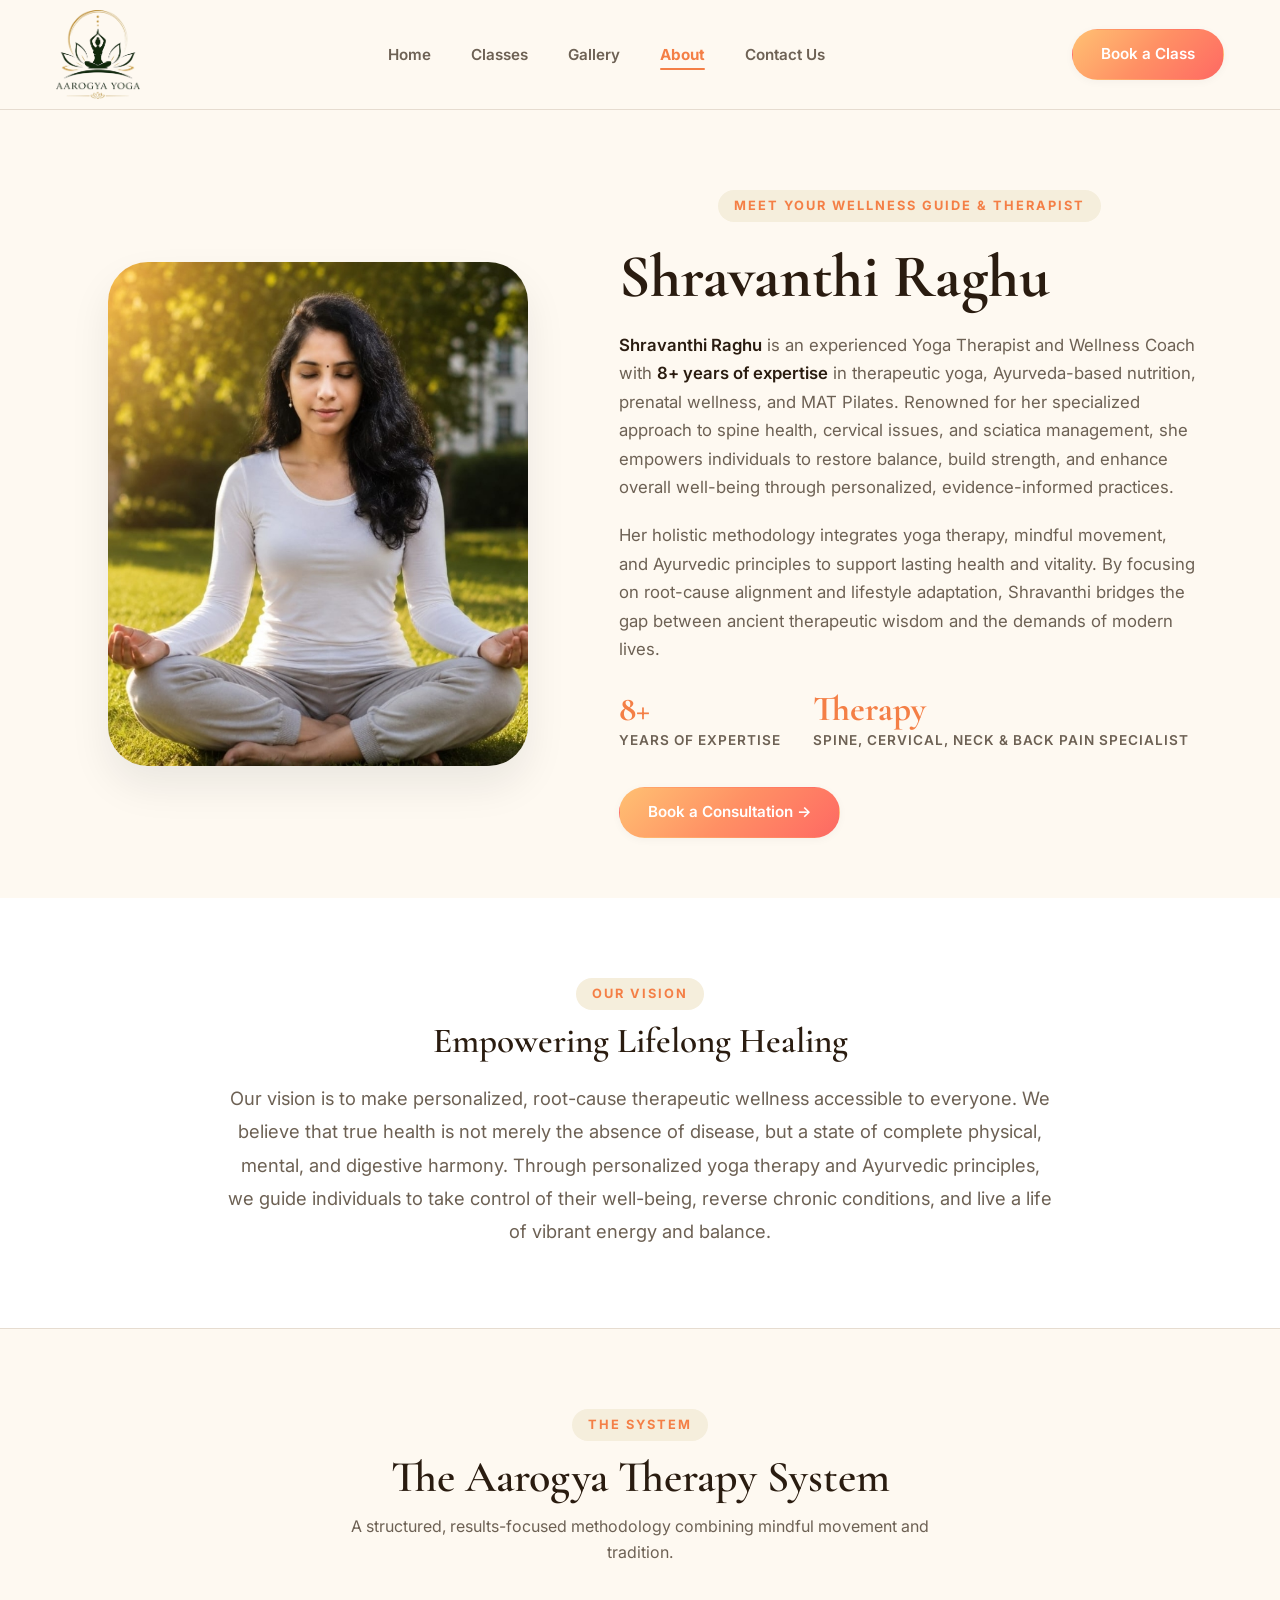
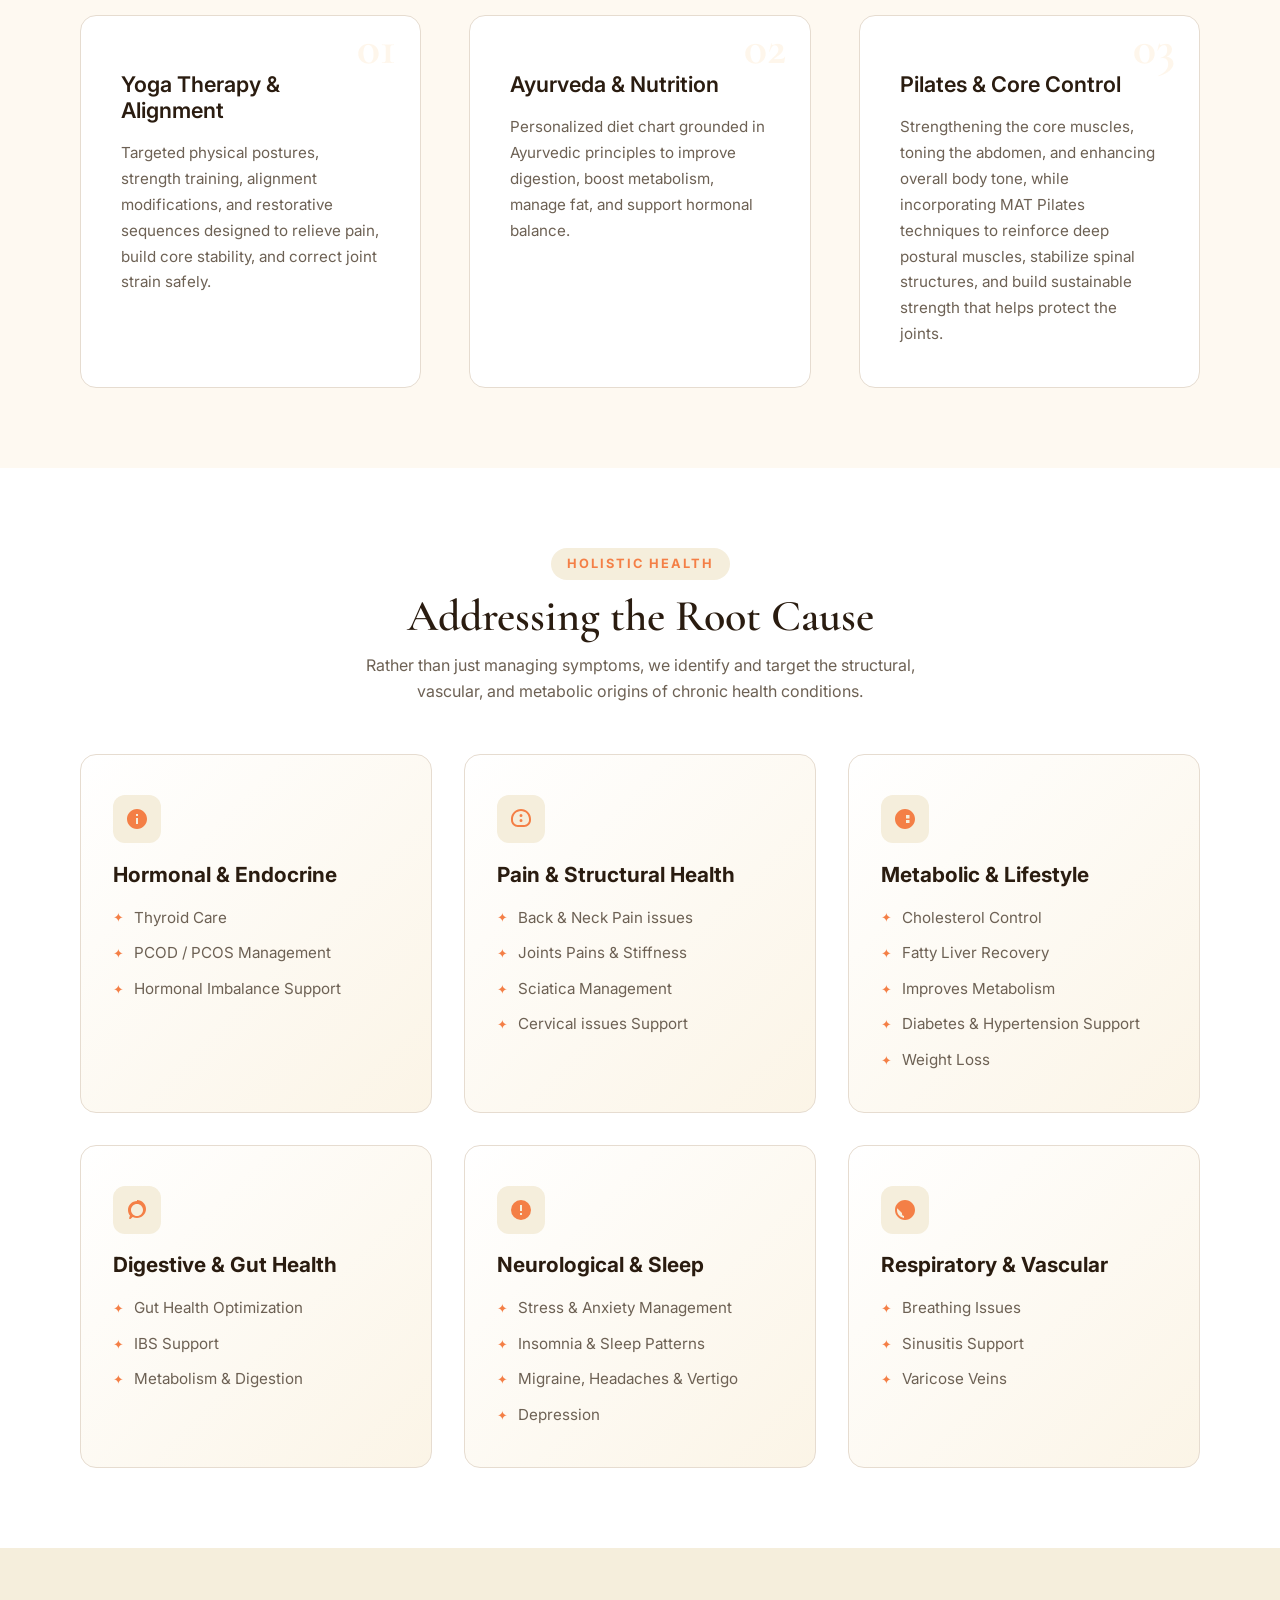
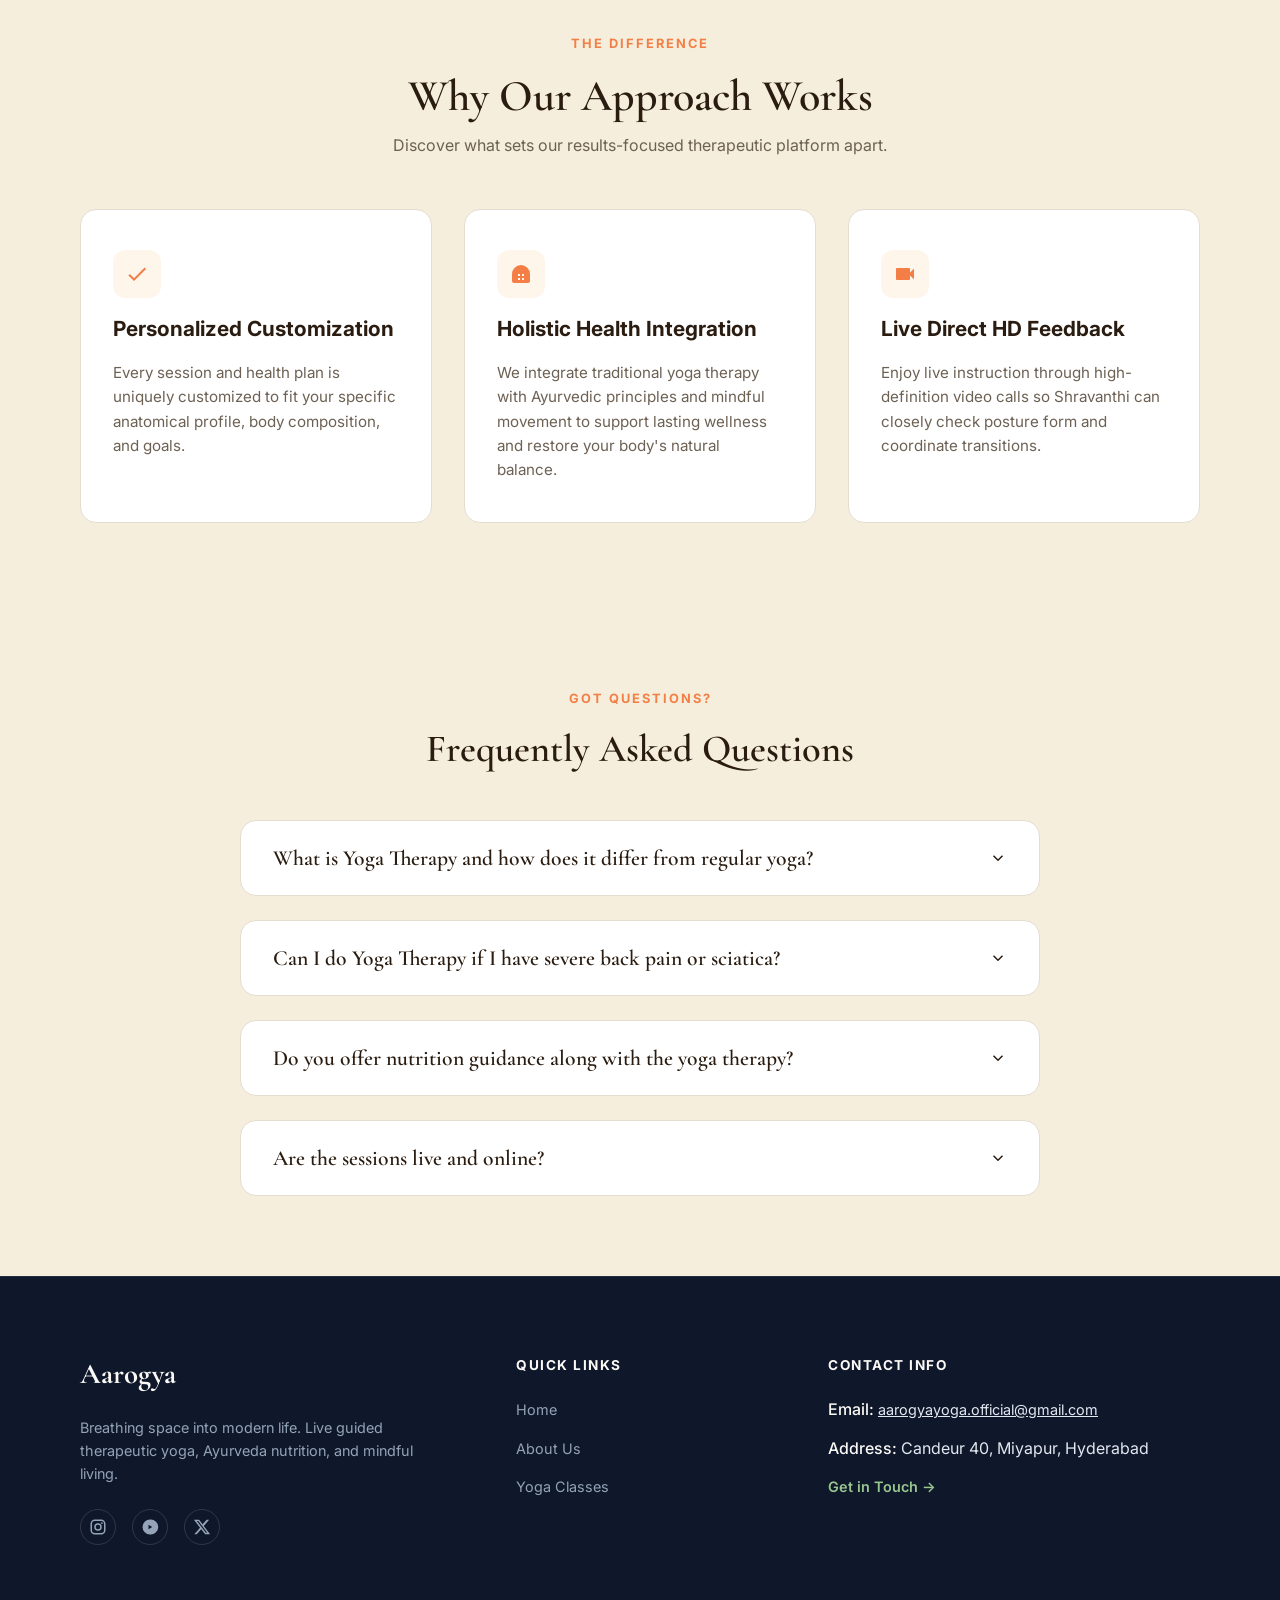
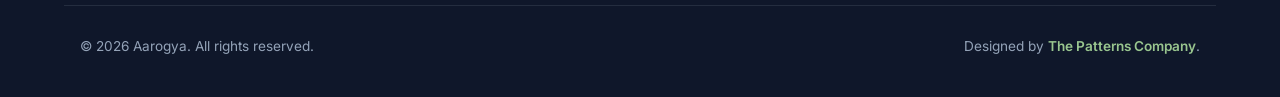
==== commit 9114d205: "insta" ====
--- a/about.html
+++ b/about.html
@@ -749,7 +749,8 @@
             </button>
             <div class="faq-answer">
               <div class="faq-answer-inner">
-                Yoga Therapy focuses on treating specific physiological, metabolic, and musculoskeletal disorders by
+                Yoga Therapy is a <b>Therapeutic treatment</b> that focuses on treating specific physiological,
+                metabolic, and musculoskeletal disorders by
                 modifying traditional yoga postures, breathing exercises, and lifestyle habits. Regular yoga is a
                 general practice for fitness, whereas therapy is customized, holistic, and targeted to heal chronic
                 disorders (such as back pain, PCOS, thyroid, diabetic disorders, asthma, or hypertension).
@@ -816,7 +817,7 @@
           Breathing space into modern life. Live guided therapeutic yoga, Ayurveda nutrition, and mindful living.
         </p>
         <div class="footer-socials">
-          <a href="#" class="social-link" aria-label="Instagram">
+          <a href="https://www.instagram.com/aarogyayoga?igsh=MTlqcDFqcDUwczhkaA==" class="social-link" aria-label="Instagram" target="_blank" rel="noopener noreferrer">
             <svg width="18" height="18" fill="currentColor" viewBox="0 0 24 24">
               <path
                 d="M7.8,2H16.2C19.4,2 22,4.6 22,7.8V16.2A5.8,5.8 0 0,1 16.2,22H7.8C4.6,22 2,19.4 2,16.2V7.8A5.8,5.8 0 0,1 7.8,2M7.6,4A3.6,3.6 0 0,0 4,7.6V16.4A3.6,3.6 0 0,0 7.6,20H16.4A3.6,3.6 0 0,0 20,16.4V7.6A3.6,3.6 0 0,0 16.4,4H7.6M12,7A5,5 0 0,1 17,12A5,5 0 0,1 12,17A5,5 0 0,1 7,12A5,5 0 0,1 12,7M12,9A3,3 0 0,0 9,12A3,3 0 0,0 12,15A3,3 0 0,0 15,12A3,3 0 0,0 12,9M17.25,5.5A1.25,1.25 0 0,1 18.5,6.75A1.25,1.25 0 0,1 17.25,8A1.25,1.25 0 0,1 16,6.75A1.25,1.25 0 0,1 17.25,5.5Z" />
--- a/css/style.css
+++ b/css/style.css
@@ -643,14 +643,63 @@
   background: linear-gradient(90deg, var(--color-primary), var(--color-secondary), var(--color-accent), transparent) !important;
 }
 
-/* White pill badge over video */
+/* Large highlighted sunset-terracotta button-like badge over video */
 .hero-subtitle-video {
-  background: rgba(255, 255, 255, 0.15) !important;
-  color: #fff !important;
-  border: 1px solid rgba(255, 255, 255, 0.35) !important;
-  backdrop-filter: blur(8px);
-  -webkit-backdrop-filter: blur(8px);
+  font-size: clamp(1.15rem, 3.2vw, 1.4rem) !important;
+  padding: 12px 32px !important;
+  background: rgba(15, 23, 42, 0.55) !important;
+  backdrop-filter: blur(12px) !important;
+  -webkit-backdrop-filter: blur(12px) !important;
+  background-size: 200% auto !important;
+  color: #ffffff !important;
+  font-weight: 850 !important;
+  text-transform: uppercase !important;
+  letter-spacing: 2.2px !important;
+  border: 1.5px solid rgba(16, 185, 129, 0.35) !important; /* Elegant semi-transparent green border */
+  box-shadow: 0 8px 30px rgba(15, 23, 42, 0.3), 0 0 20px rgba(16, 185, 129, 0.1) !important;
+  animation: badgePulse 2s ease-in-out infinite alternate !important;
   align-self: flex-start !important;
+  border-radius: 50px !important;
+  text-shadow: 0 1px 2px rgba(15, 23, 42, 0.4) !important;
+  transition: all var(--transition-speed) var(--transition-ease) !important;
+  cursor: default;
+  margin-bottom: 0.6rem;
+  display: inline-flex !important;
+  align-items: center !important;
+  white-space: nowrap !important;
+}
+
+.hero-subtitle-video:hover {
+  transform: translateY(-3px) scale(1.04);
+  background: rgba(15, 23, 42, 0.65) !important;
+  border-color: rgba(16, 185, 129, 0.6) !important;
+  box-shadow: 0 12px 35px rgba(15, 23, 42, 0.45), 0 0 25px rgba(16, 185, 129, 0.25) !important;
+}
+
+.hero-subtitle-video .badge-highlight-text {
+  color: #10b981 !important; /* Beautiful green color */
+  font-weight: 900 !important;
+  margin-left: 6px;
+  text-shadow: 0 0 10px rgba(16, 185, 129, 0.4) !important;
+}
+
+@keyframes badgePulse {
+  0% {
+    box-shadow: 0 6px 20px rgba(15, 23, 42, 0.2), 0 0 15px rgba(16, 185, 129, 0.05) !important;
+  }
+  100% {
+    box-shadow: 0 12px 35px rgba(15, 23, 42, 0.4), 0 0 28px rgba(16, 185, 129, 0.2) !important;
+  }
+}
+
+@media (max-width: 576px) {
+  .hero-subtitle-video {
+    font-size: 0.92rem !important;
+    padding: 10px 22px !important;
+    letter-spacing: 1.5px !important;
+    white-space: nowrap !important;
+    margin-top: -35px !important; /* Pull the badge slightly upward in mobile viewports */
+  }
 }
 
 /* Live badge wrapper and element styling */
@@ -736,6 +785,14 @@
 .hero-live-badge .live-badge-text .highlight-gold {
   color: var(--color-secondary) !important;
   font-weight: 800;
+}
+
+.hero-live-badge .live-badge-sub {
+  display: inline;
+}
+
+.hero-live-badge .live-badge-sub::before {
+  content: " — ";
 }
 
 
@@ -3150,7 +3207,7 @@
 
   .logo-image,
   .header-nav.scrolled .logo-image {
-    height: 70px;
+    height: 75px;
   }
 
   .nav-links {
@@ -4461,6 +4518,30 @@
 
 /* Responsiveness - Stacked Layout for Tablets and Mobile Devices */
 @media (max-width: 768px) {
+  .guide-content h2.section-title {
+    font-size: clamp(1.1rem, 5.5vw, 2rem) !important;
+    white-space: nowrap !important;
+  }
+
+  .hero-live-badge {
+    align-items: flex-start !important;
+    border-radius: 14px !important;
+    padding: 10px 16px !important;
+  }
+
+  .hero-live-badge .live-pulse-dot {
+    margin-top: 5px !important;
+  }
+
+  .hero-live-badge .live-badge-sub {
+    display: block !important;
+    margin-top: 4px !important;
+  }
+
+  .hero-live-badge .live-badge-sub::before {
+    content: "" !important;
+  }
+
   .chakras-vertical-container::before {
     left: 57.5px;
     /* Shift axis line to align with centers of 85px mobile images (15px padding + 42.5px center) */
@@ -4570,20 +4651,20 @@
 
   /* Homepage: Meet your yoga guide section - photo left, content right */
   section.bg-secondary-section:has(.guide-section) {
-    padding-top: 2rem !important;
-    padding-bottom: 2rem !important;
+    padding-top: 1rem !important;
+    padding-bottom: 1rem !important;
   }
 
   .guide-section {
-    grid-template-columns: 0.9fr 1.1fr !important;
-    gap: 2.5rem !important;
+    grid-template-columns: 0.95fr 1.05fr !important;
+    gap: 2rem !important;
     align-items: center !important;
     text-align: left !important;
   }
 
   .guide-images div {
-    max-width: 250px !important;
-    aspect-ratio: 1 / 1.1 !important;
+    max-width: 310px !important;
+    aspect-ratio: 1.25 / 1 !important;
   }
 
   .guide-images img {
@@ -4600,25 +4681,39 @@
   }
 
   .guide-content h2.section-title {
-    font-size: 2rem !important;
-    margin-bottom: 0.5rem !important;
-  }
-
-  .guide-content p {
-    font-size: 0.95rem !important;
-    margin-bottom: 0.5rem !important;
-    line-height: 1.5 !important;
+    font-size: clamp(1.2rem, 5.8vw, 1.85rem) !important;
+    margin-bottom: 0.4rem !important;
+    white-space: nowrap !important;
+  }
+
+  .guide-content p.guide-bio-highlight {
+    font-size: 0.88rem !important;
+    margin-bottom: 0.4rem !important;
+    line-height: 1.4 !important;
   }
 
   .guide-specs {
-    margin-top: 0.75rem !important;
-    padding-top: 0.75rem !important;
-    gap: 8px !important;
+    margin-top: 0.5rem !important;
+    padding-top: 0.5rem !important;
+    gap: 6px 12px !important;
+    grid-template-columns: repeat(3, 1fr) !important;
+  }
+
+  .guide-specs .spec-item {
+    font-size: 0.82rem !important;
   }
 
   .specialty-highlight-card {
-    margin-top: 0.75rem !important;
-    padding: 8px 14px !important;
+    margin-top: 0.5rem !important;
+    padding: 6px 12px !important;
+  }
+
+  .specialty-highlight-card strong {
+    font-size: 0.92rem !important;
+  }
+
+  .specialty-highlight-card span {
+    font-size: 0.65rem !important;
   }
 
   /* Homepage: Client testimonials section - all 4 videos in one line */
@@ -4843,6 +4938,16 @@
     grid-template-columns: 1fr !important;
     gap: 24px !important;
   }
+
+  /* Center "Join From Home" section elements and button on mobile */
+  .classes-online-grid > div:last-child {
+    align-items: center !important;
+    text-align: center !important;
+  }
+
+  .classes-online-grid .btn-primary {
+    align-self: center !important;
+  }
 }
 
 /* Wellness paths on Classes page: stack to 1 column on small screens (<= 576px) */
@@ -4857,15 +4962,32 @@
 @media (max-width: 480px) {
   /* Header adjustments */
   .header-nav {
-    height: 70px !important;
+    height: 85px !important;
   }
 
   .logo-image {
-    height: 50px !important;
+    height: 75px !important;
   }
 
   .nav-links {
-    top: 70px !important;
-    height: calc(100vh - 70px) !important;
-  }
+    top: 85px !important;
+    height: calc(100vh - 85px) !important;
+  }
+}
+
+/* Guide Biography Highlight Style */
+.guide-bio-highlight {
+  font-family: 'Lora', Georgia, serif !important;
+  font-style: italic !important;
+  font-weight: 400 !important;
+  font-size: clamp(1.05rem, 2vw, 1.25rem) !important;
+  line-height: 1.85 !important;
+  color: #1a2656 !important; /* Rich deep indigo/blue from the screenshot */
+  letter-spacing: 0.1px;
+}
+
+.guide-bio-highlight strong {
+  font-family: 'Lora', Georgia, serif !important;
+  font-weight: 700 !important;
+  color: #1a2656 !important;
 }
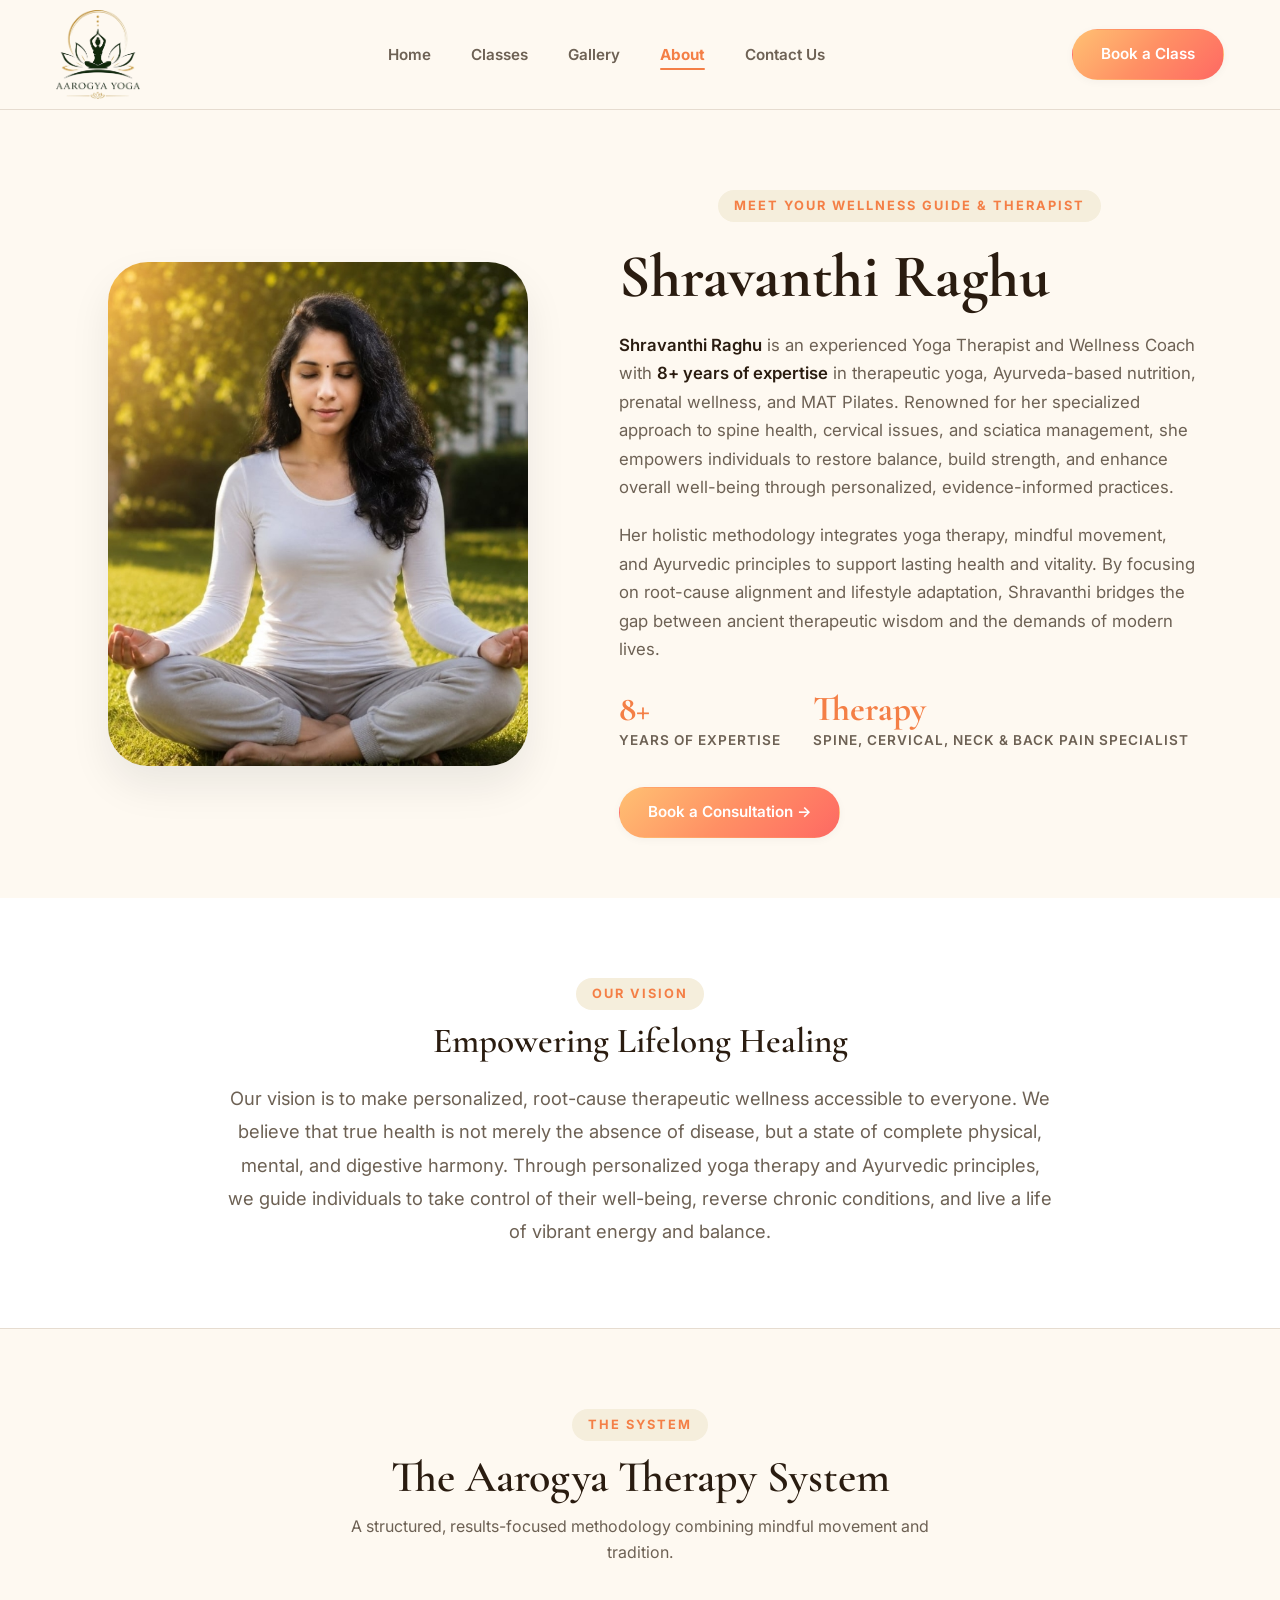
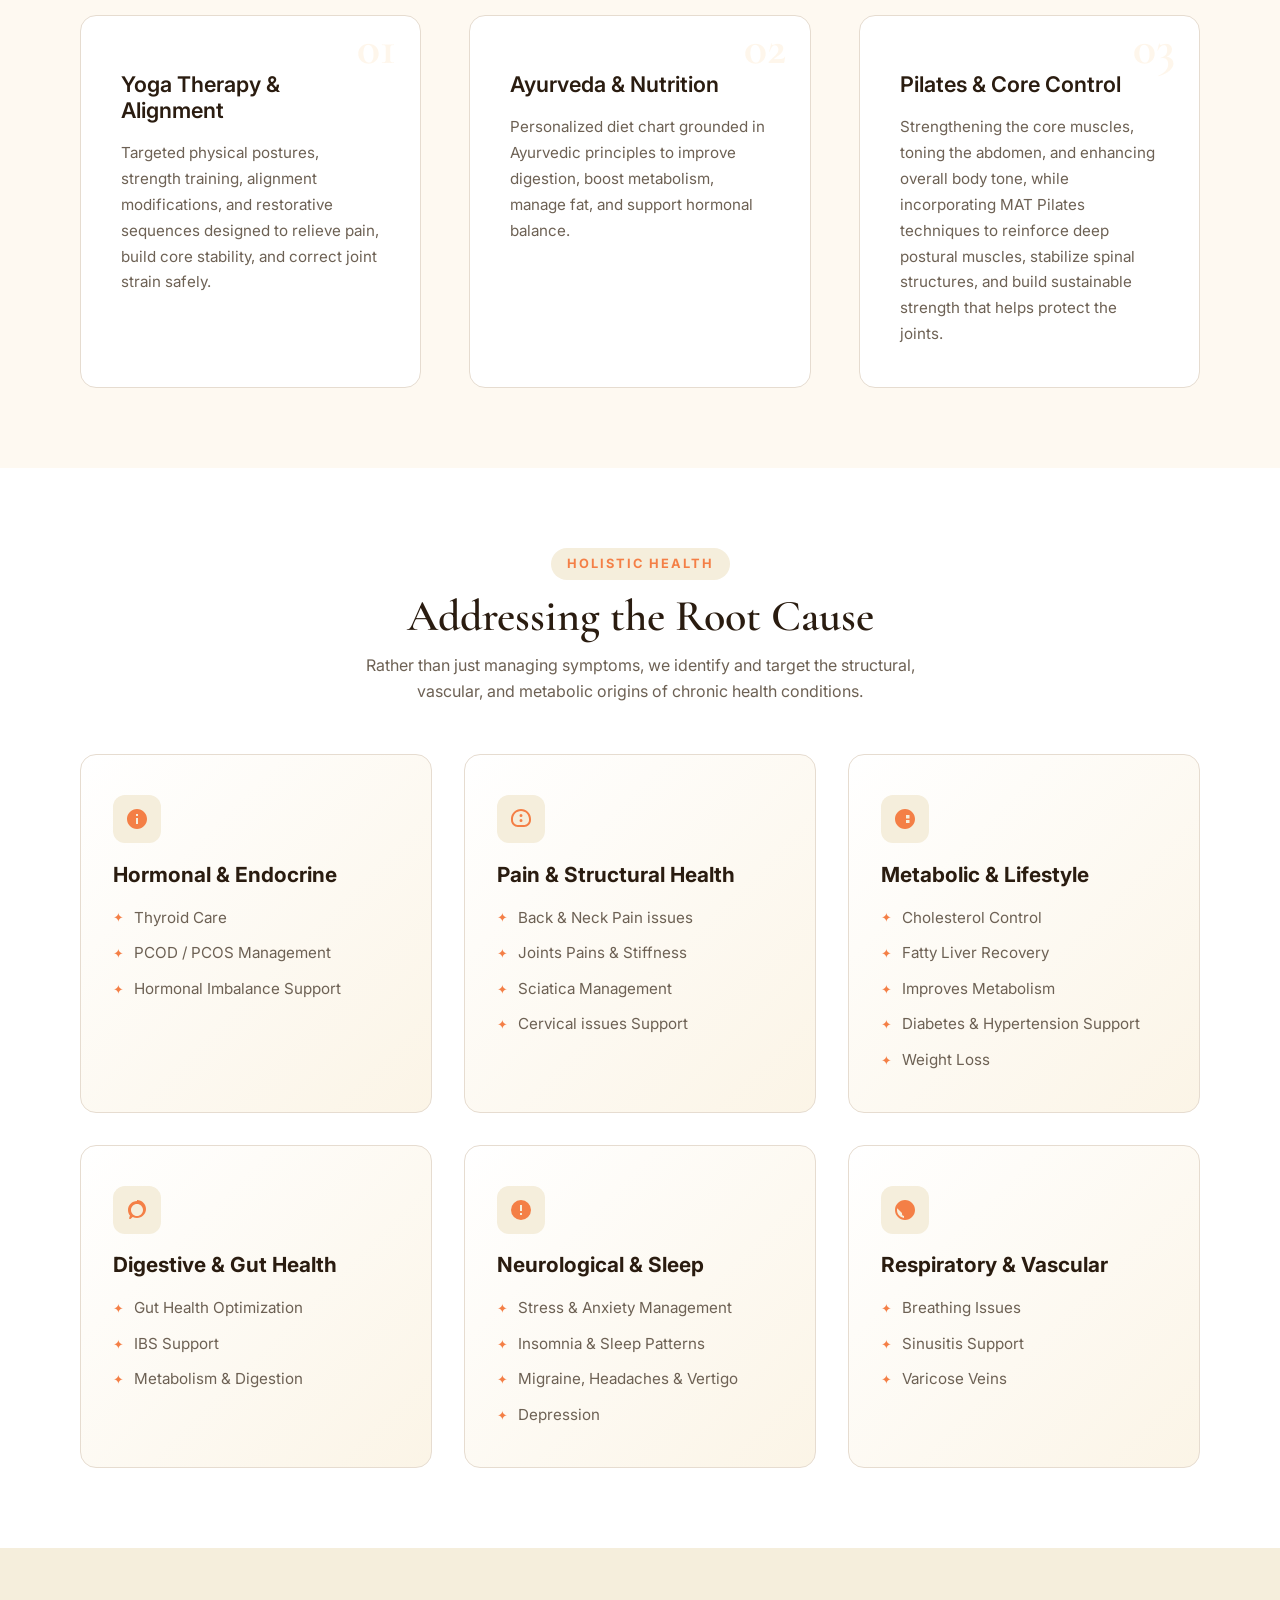
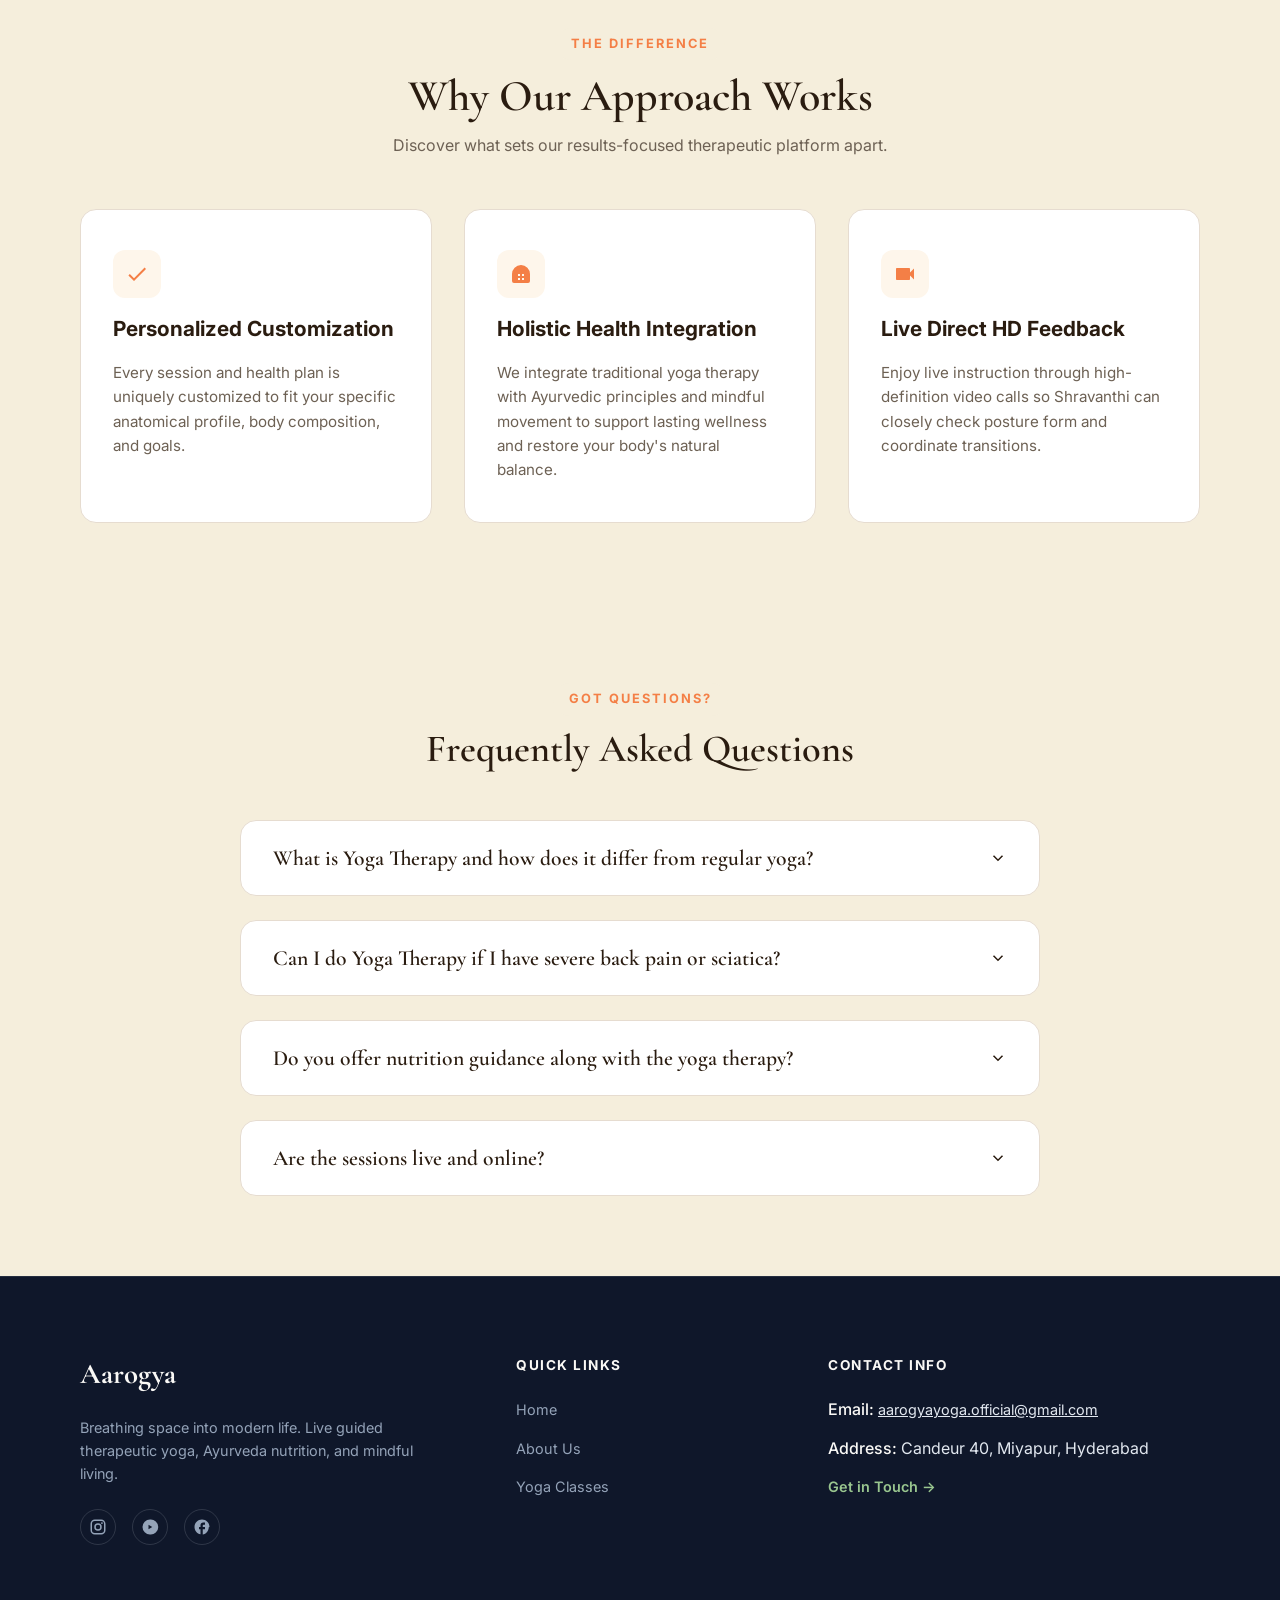
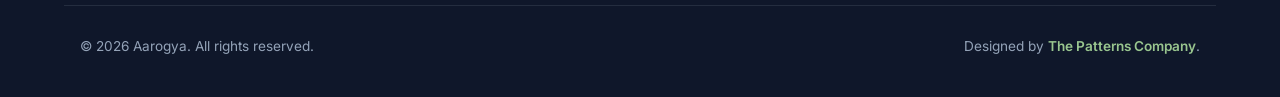
==== commit 6f03f29a: "fb icon" ====
--- a/about.html
+++ b/about.html
@@ -829,10 +829,10 @@
                 d="M23,12A10,10 0 0,0 12,2A10,10 0 0,0 2,12A10,10 0 0,0 12,22A10,10 0 0,0 23,12M10,15V9L15,12L10,15Z" />
             </svg>
           </a>
-          <a href="#" class="social-link" aria-label="X (formerly Twitter)">
+          <a href="#" class="social-link" aria-label="Facebook">
             <svg width="18" height="18" fill="currentColor" viewBox="0 0 24 24">
               <path
-                d="M18.244 2.25h3.308l-7.227 8.26 8.502 11.24H16.17l-5.214-6.817L4.99 21.75H1.68l7.73-8.835L1.254 2.25H8.08l4.713 6.231zm-1.161 17.52h1.833L7.084 4.126H5.117z" />
+                d="M22 12c0-5.52-4.48-10-10-10S2 6.48 2 12c0 4.84 3.44 8.87 8 9.8V15H8v-3h2V9.5C10 7.57 11.57 6 13.5 6H16v3h-2c-.55 0-1 .45-1 1v2h3v3h-3v6.95c4.56-.93 8-4.96 8-9.75z" />
             </svg>
           </a>
         </div>
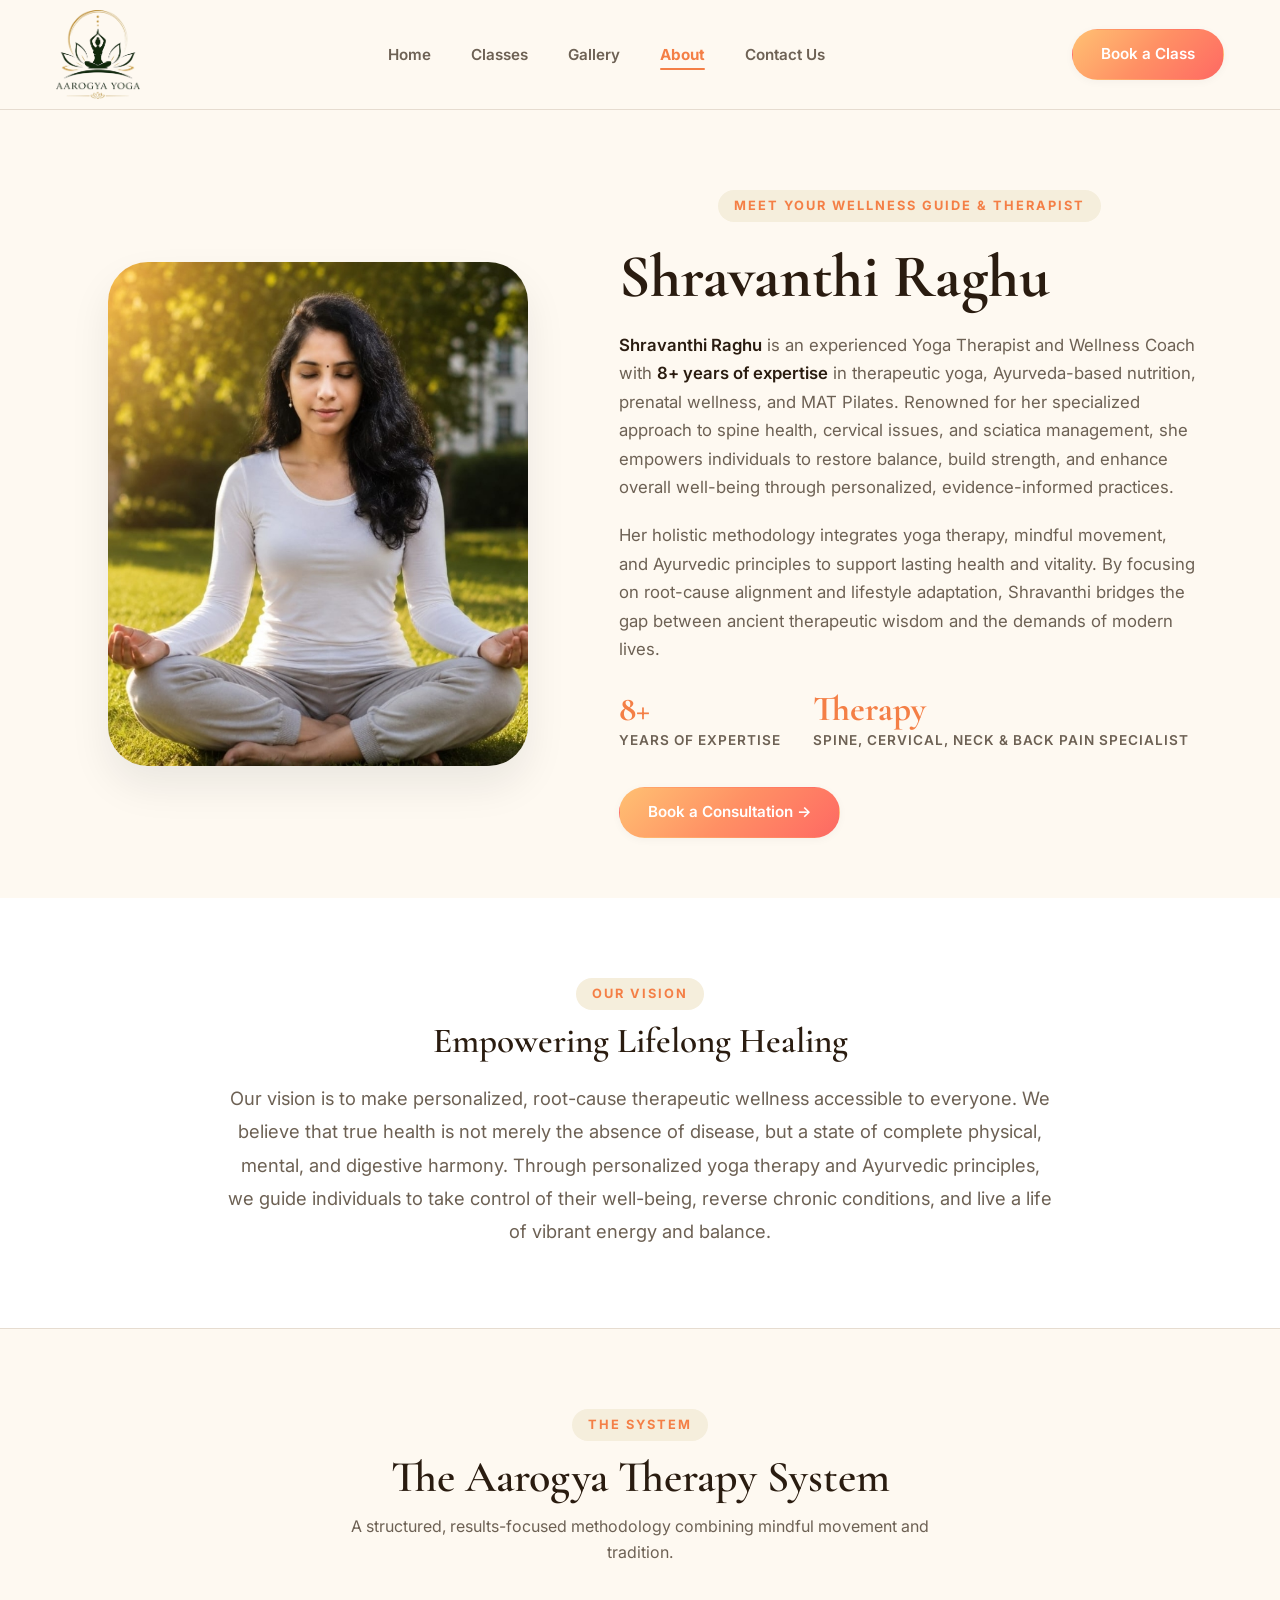
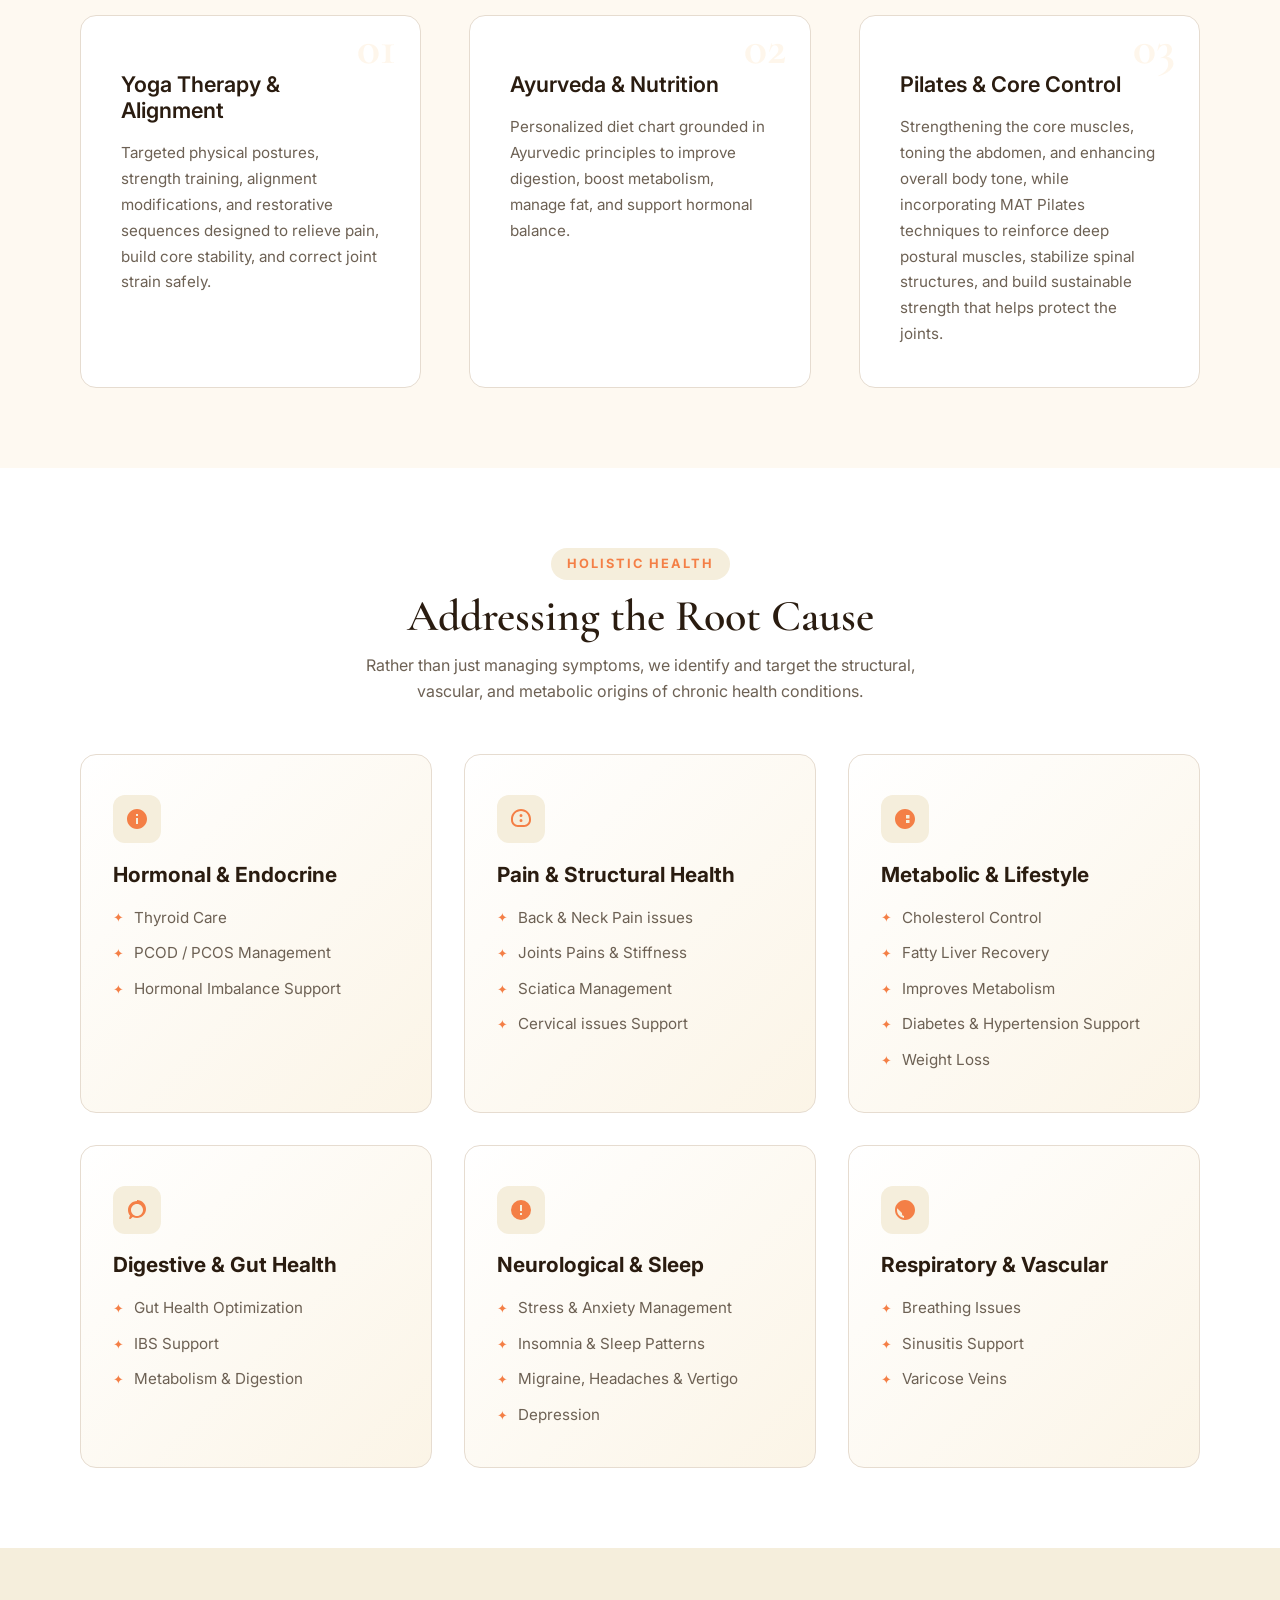
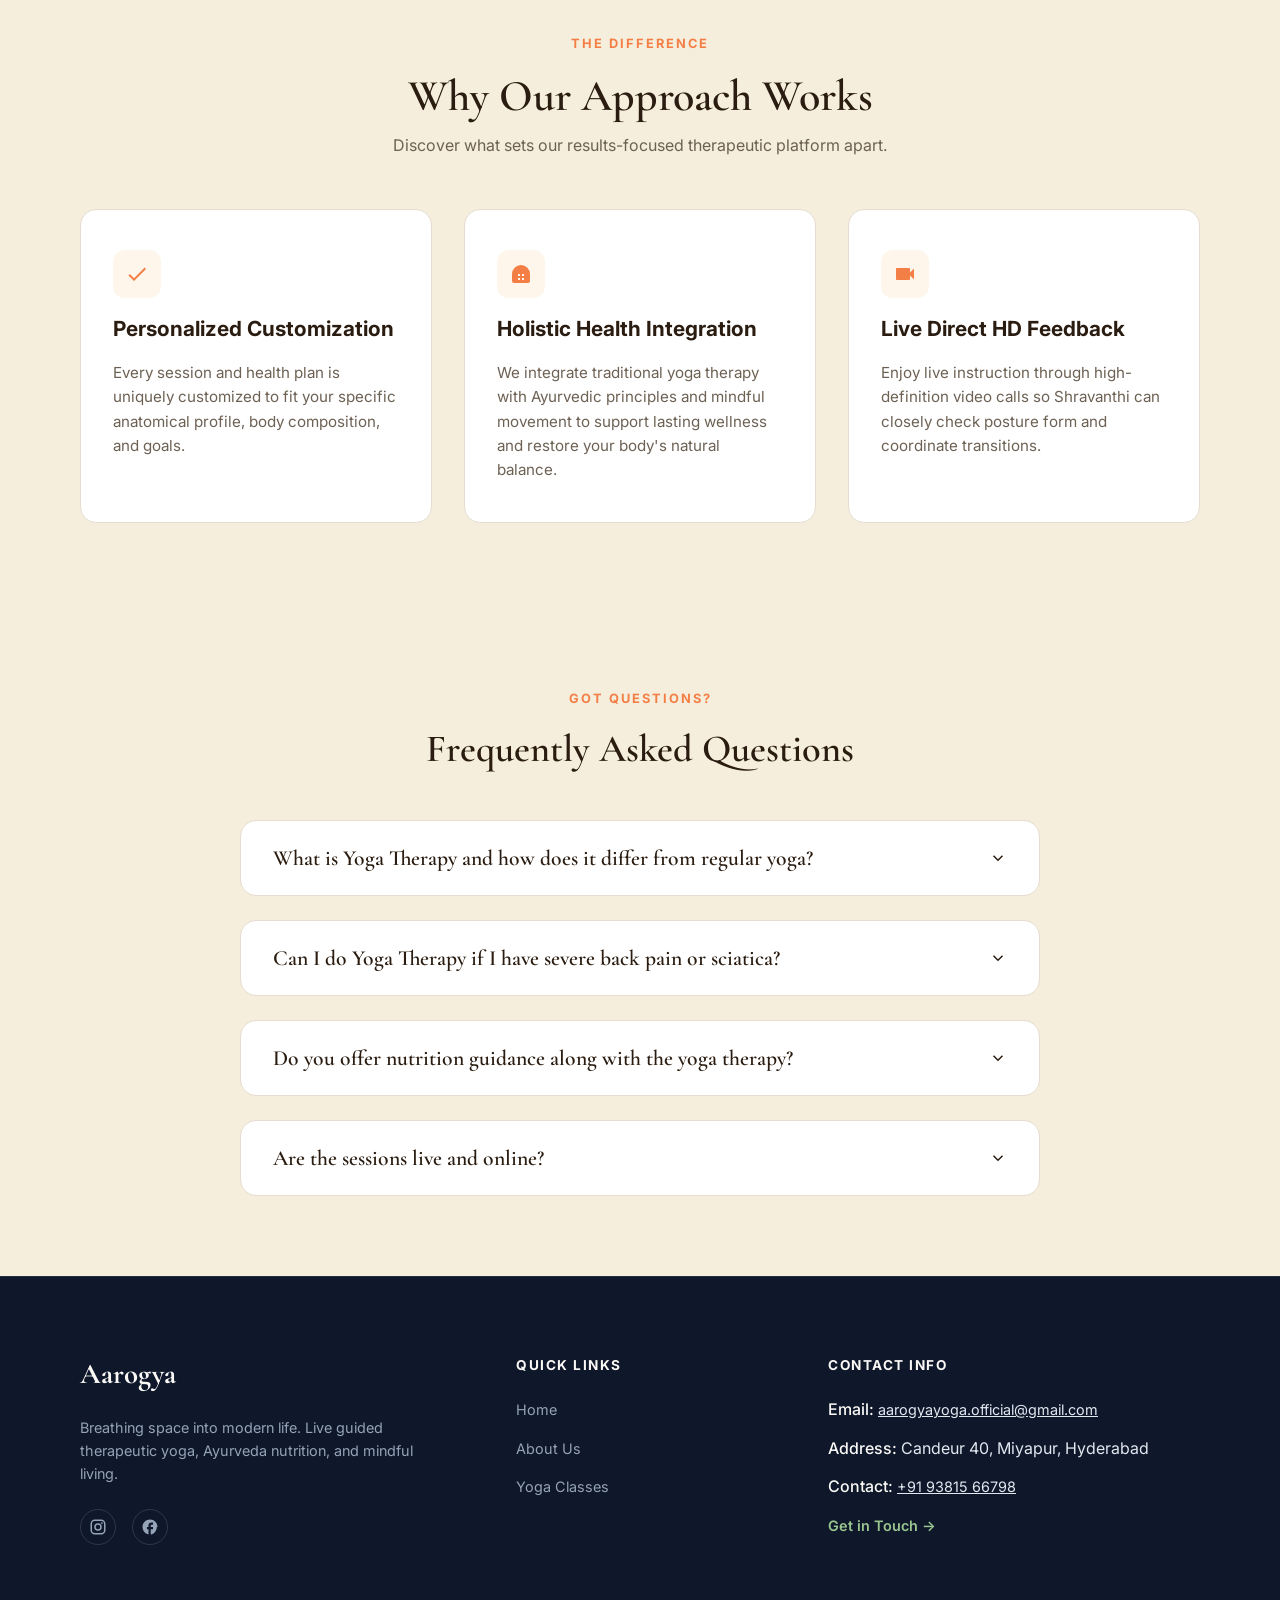
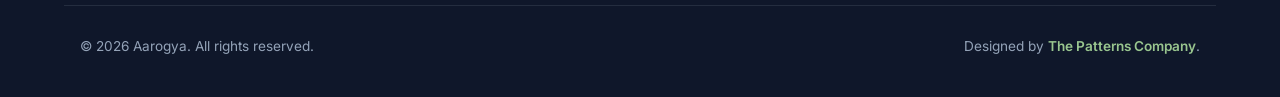
==== commit 0f7bd351: "num" ====
--- a/about.html
+++ b/about.html
@@ -4,10 +4,13 @@
 <head>
   <meta charset="UTF-8">
   <meta name="viewport" content="width=device-width, initial-scale=1.0">
-  <title>About Shravanthi Raghu | Yoga Therapist & Wellness Coach - Aarogya</title>
+  <title>About Shravanthi Raghu | Yoga Therapist & Wellness Coach - Aarogyayogawithshravanthi</title>
   <meta name="description"
     content="Meet Shravanthi Raghu, an experienced Yoga Therapist and Wellness Coach with 8+ years of expertise. Learn about our holistic treatment for PCOS, Thyroid, Sciatica, and lifestyle disorders.">
   <link rel="stylesheet" href="css/style.css">
+
+  <!-- Favicon -->
+  <link rel="icon" type="image/jpeg" href="images/favicon.jpeg">
 
   <style>
     /* Custom Redesign Styles (v2) for Shravanthi Raghu & Therapeutic Solutions */
@@ -823,12 +826,6 @@
                 d="M7.8,2H16.2C19.4,2 22,4.6 22,7.8V16.2A5.8,5.8 0 0,1 16.2,22H7.8C4.6,22 2,19.4 2,16.2V7.8A5.8,5.8 0 0,1 7.8,2M7.6,4A3.6,3.6 0 0,0 4,7.6V16.4A3.6,3.6 0 0,0 7.6,20H16.4A3.6,3.6 0 0,0 20,16.4V7.6A3.6,3.6 0 0,0 16.4,4H7.6M12,7A5,5 0 0,1 17,12A5,5 0 0,1 12,17A5,5 0 0,1 7,12A5,5 0 0,1 12,7M12,9A3,3 0 0,0 9,12A3,3 0 0,0 12,15A3,3 0 0,0 15,12A3,3 0 0,0 12,9M17.25,5.5A1.25,1.25 0 0,1 18.5,6.75A1.25,1.25 0 0,1 17.25,8A1.25,1.25 0 0,1 16,6.75A1.25,1.25 0 0,1 17.25,5.5Z" />
             </svg>
           </a>
-          <a href="#" class="social-link" aria-label="YouTube">
-            <svg width="18" height="18" fill="currentColor" viewBox="0 0 24 24">
-              <path
-                d="M23,12A10,10 0 0,0 12,2A10,10 0 0,0 2,12A10,10 0 0,0 12,22A10,10 0 0,0 23,12M10,15V9L15,12L10,15Z" />
-            </svg>
-          </a>
           <a href="#" class="social-link" aria-label="Facebook">
             <svg width="18" height="18" fill="currentColor" viewBox="0 0 24 24">
               <path
@@ -857,6 +854,9 @@
               style="pointer-events: auto; color: inherit; text-decoration: underline;">aarogyayoga.official@gmail.com</a>
           </li>
           <li><span style="color: #FAF9F6; font-weight: 500;">Address:</span> Candeur 40, Miyapur, Hyderabad</li>
+          <li><span style="color: #FAF9F6; font-weight: 500;">Contact:</span> <a
+              href="tel:+919381566798"
+              style="pointer-events: auto; color: inherit; text-decoration: underline;">+91 93815 66798</a></li>
           <li><a href="contact.html" style="pointer-events: auto; color: var(--color-accent); font-weight: 600;">Get in
               Touch &rarr;</a></li>
         </ul>
